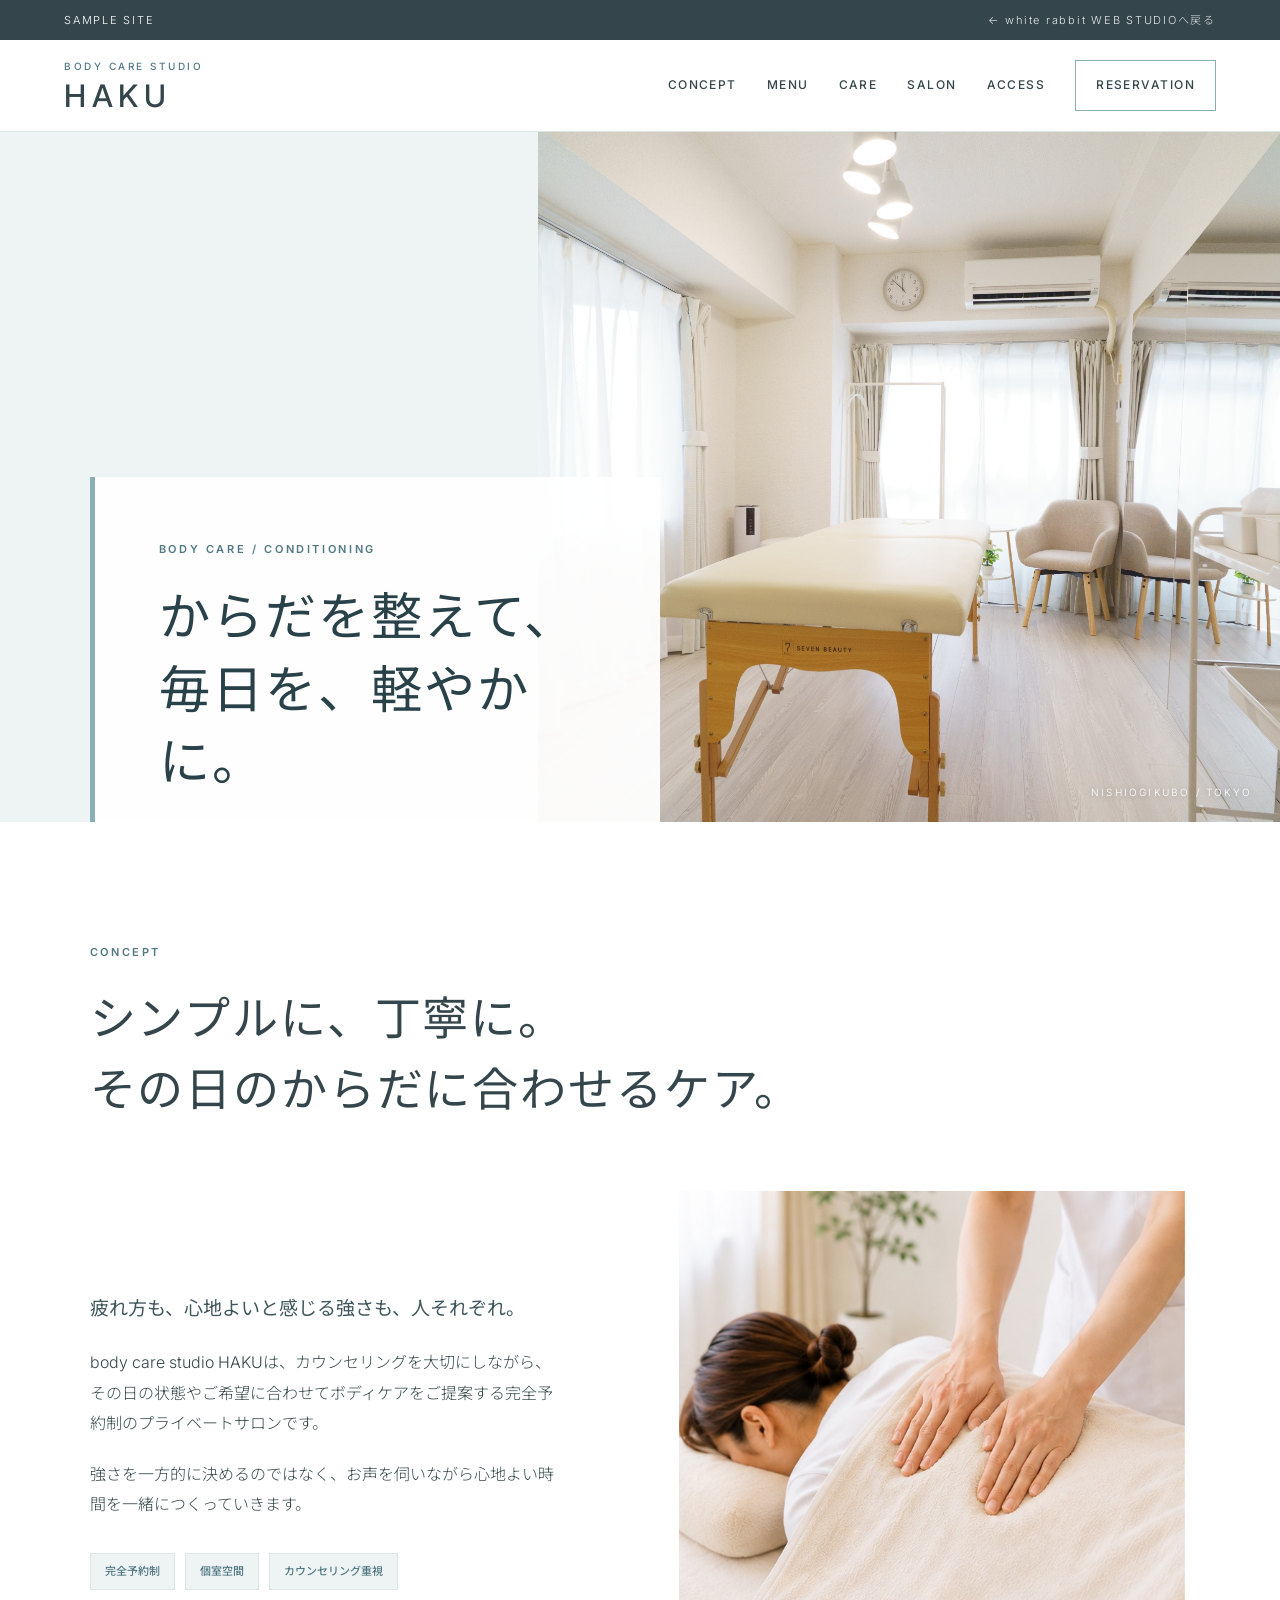
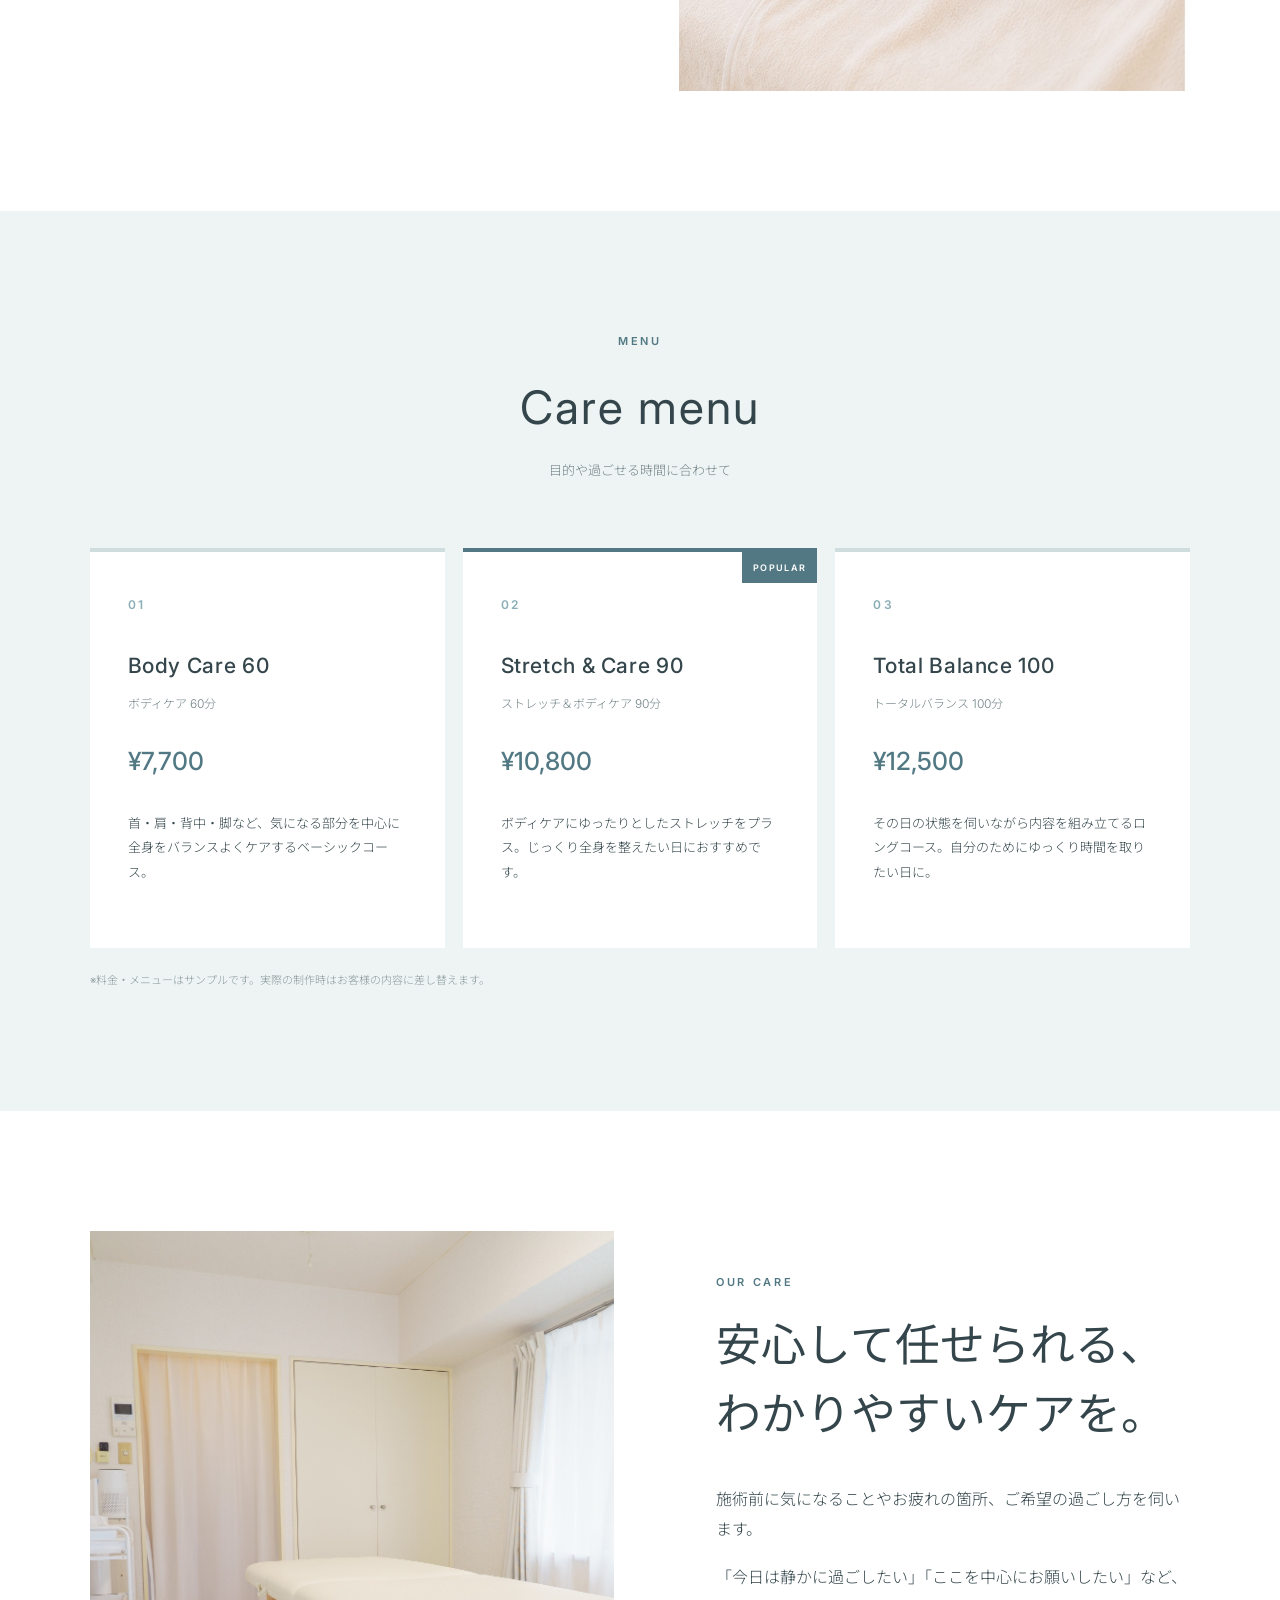
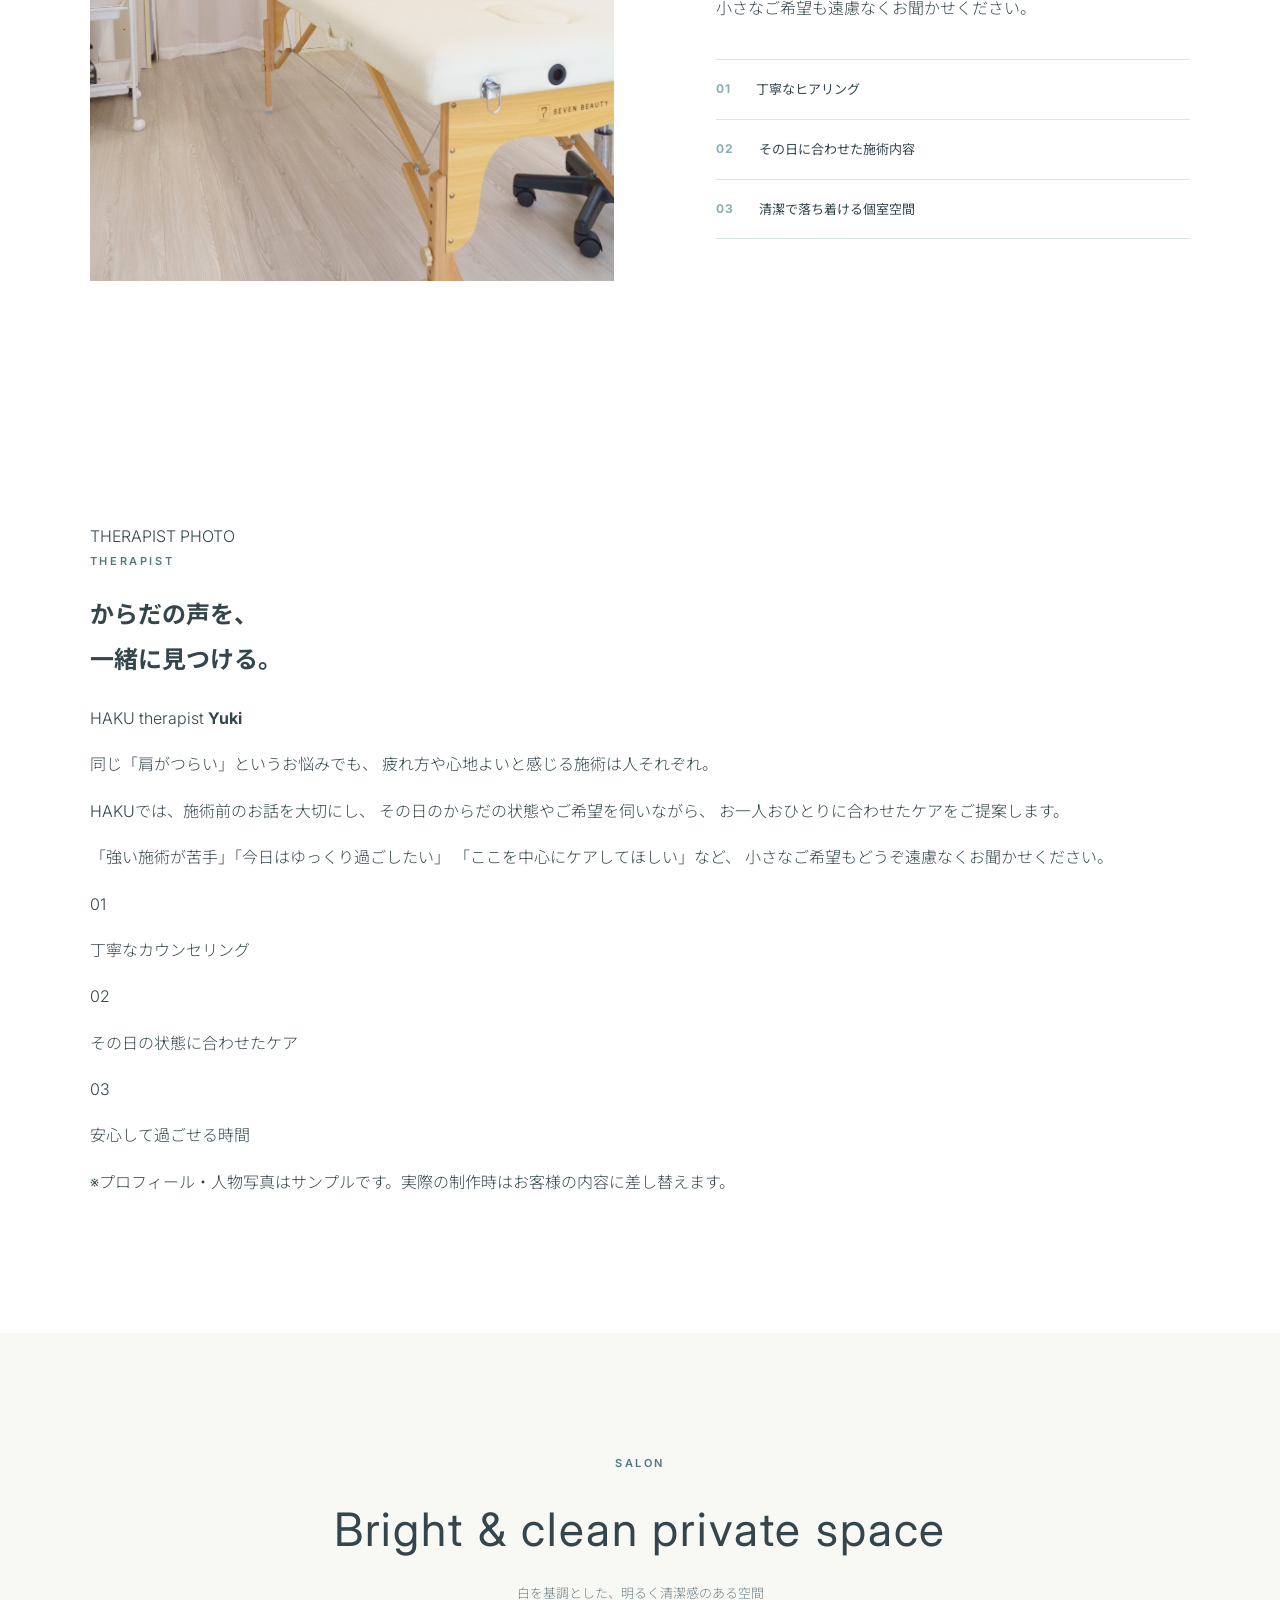
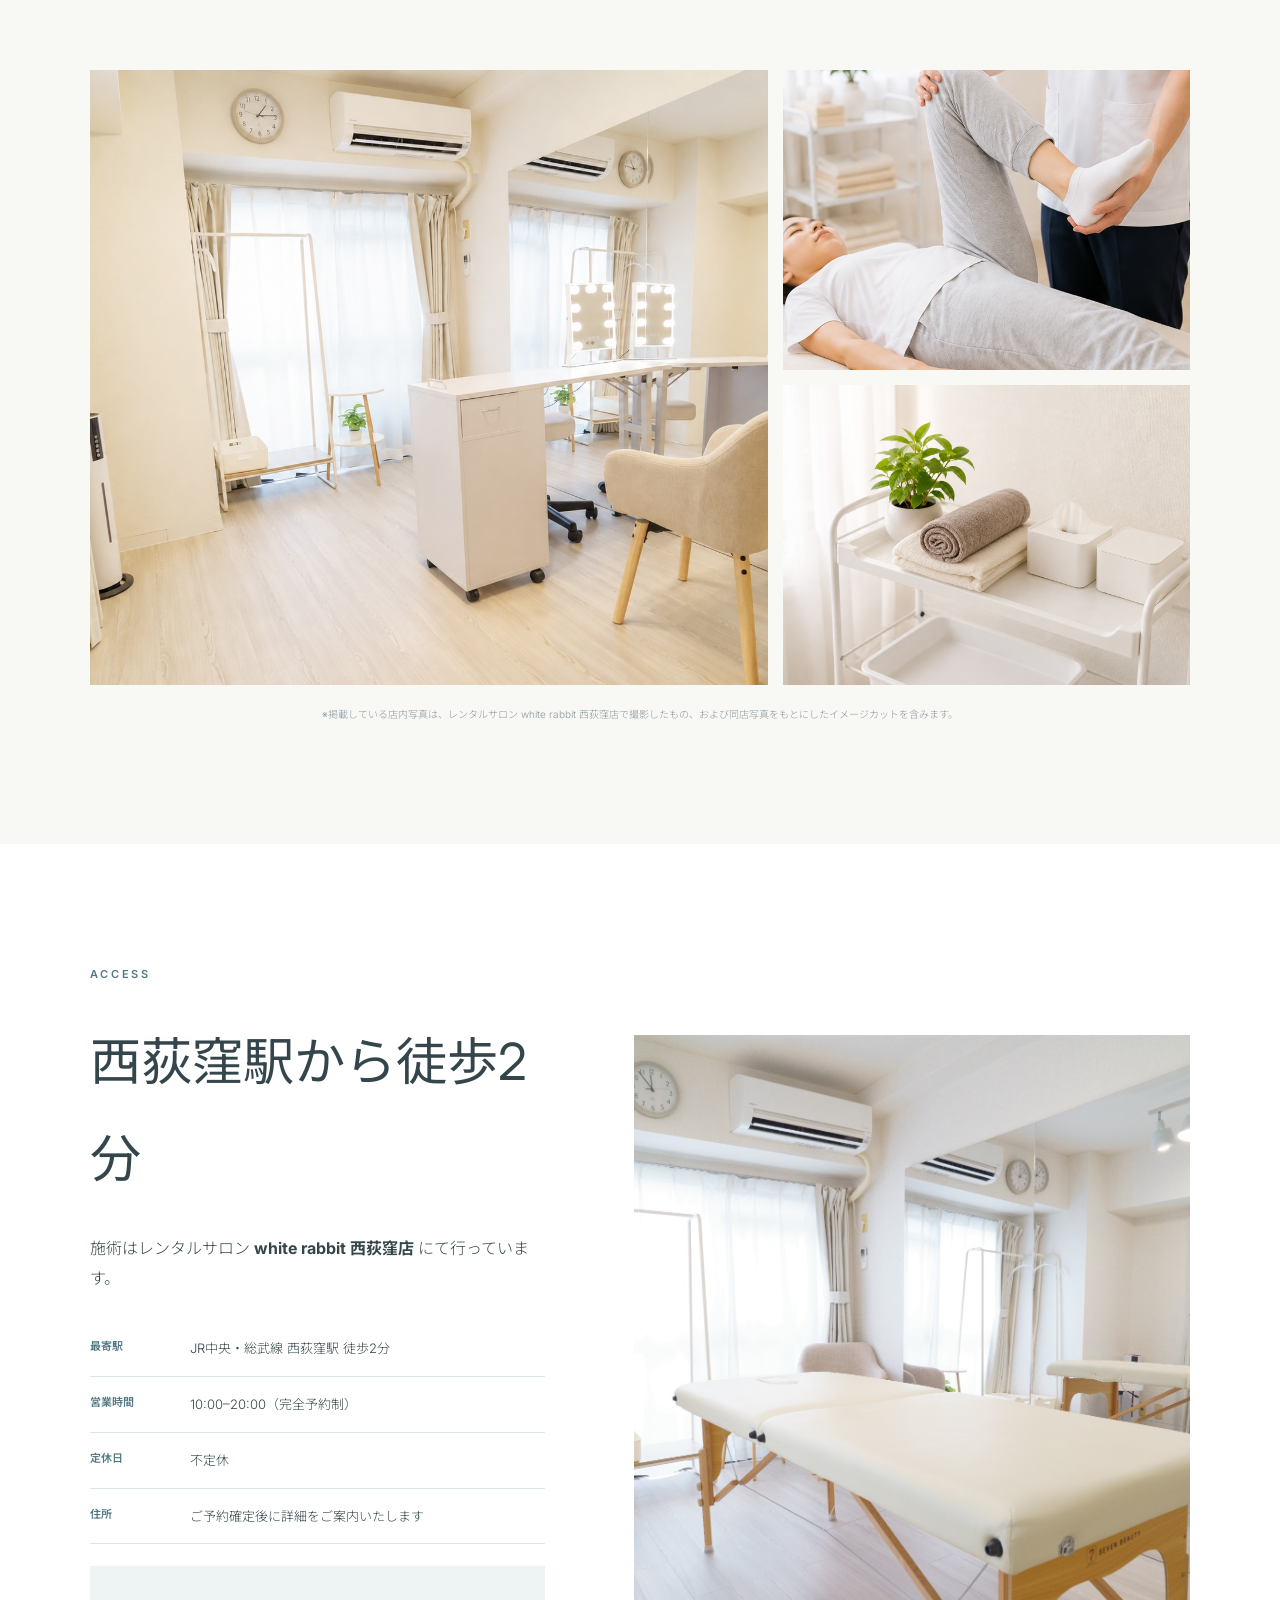
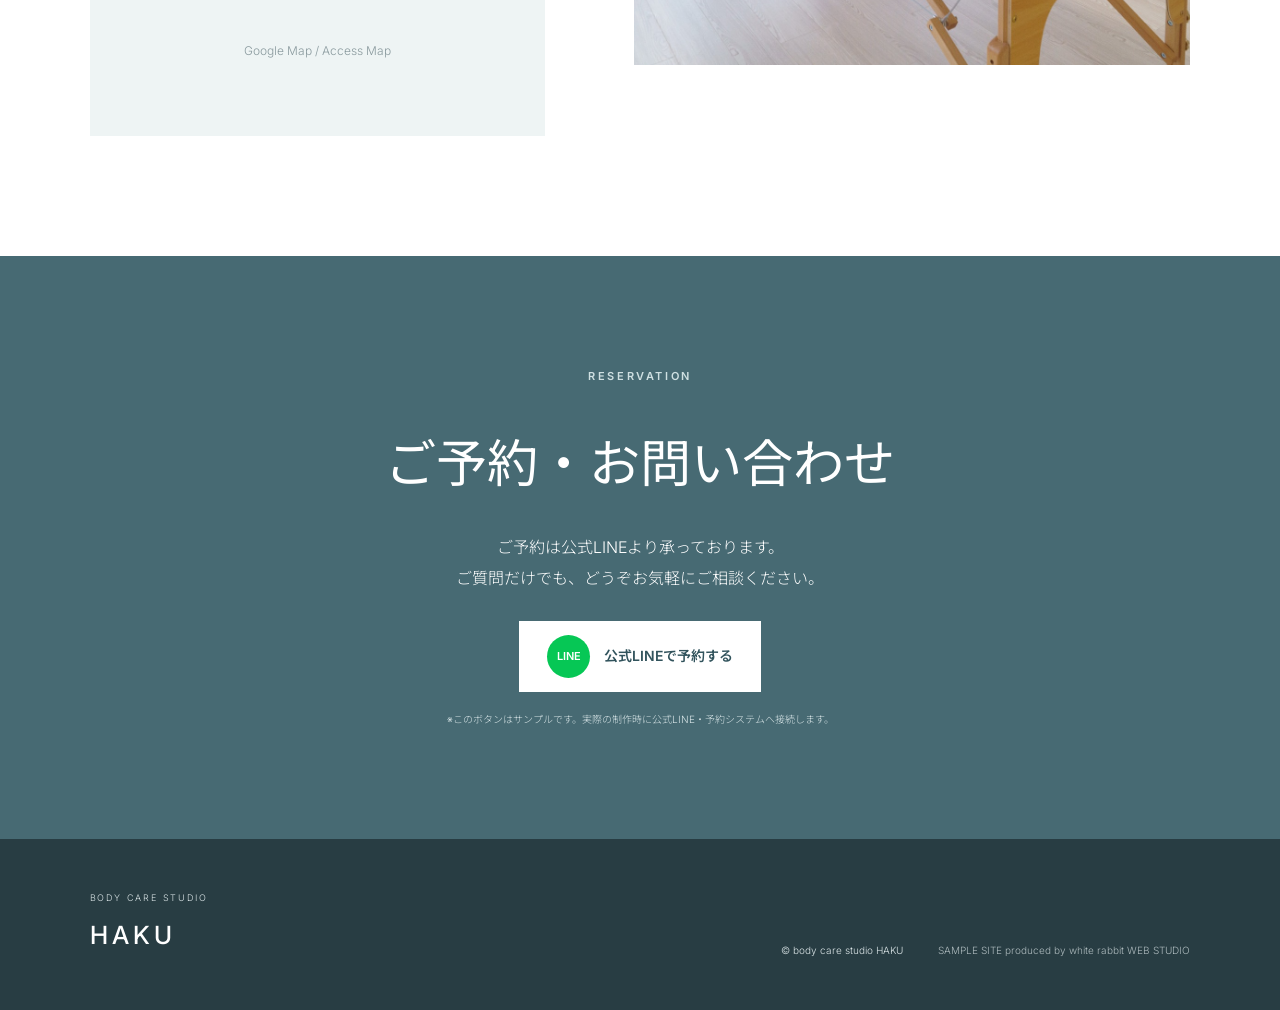
==== samples/clean/index.html @ 23f22aa5 "Update index.html" ====
<!DOCTYPE html>
<html lang="ja">
<head>
<meta charset="UTF-8">
<meta name="viewport" content="width=device-width, initial-scale=1.0">
<meta name="description" content="Clean style sample site for white rabbit WEB STUDIO">
<title>body care studio HAKU | SAMPLE SITE</title>
<link rel="stylesheet" href="style.css">
</head>
<body id="top">

<div class="sample-bar">
  <span>SAMPLE SITE</span>
  <a href="../../">← white rabbit WEB STUDIOへ戻る</a>
</div>

<header class="site-header">
  <a class="brand" href="#top">
    <span class="brand-small">BODY CARE STUDIO</span>
    <strong>HAKU</strong>
  </a>
  <nav>
    <a href="#concept">CONCEPT</a>
    <a href="#menu">MENU</a>
    <a href="#care">CARE</a>
    <a href="#salon">SALON</a>
    <a href="#access">ACCESS</a>
    <a class="reserve" href="#contact">RESERVATION</a>
  </nav>
  <button class="menu-btn" id="menuBtn" aria-label="メニューを開く">☰</button>
</header>

<div class="mobile-nav" id="mobileNav">
  <a href="#concept">CONCEPT</a>
  <a href="#menu">MENU</a>
  <a href="#care">CARE</a>
  <a href="#salon">SALON</a>
  <a href="#access">ACCESS</a>
  <a href="#contact">RESERVATION</a>
</div>

<main>

<section class="hero">
  <div class="hero-photo"></div>
  <div class="hero-panel reveal">
    <p class="eyebrow">BODY CARE / CONDITIONING</p>
    <h1>からだを整えて、<br>毎日を、軽やかに。</h1>
    <p>がんばる日常の合間に、<br>自分のからだと向き合う時間を。</p>
    <a class="btn" href="#contact">ご予約・お問い合わせ</a>
  </div>
  <p class="hero-location">NISHIOGIKUBO / TOKYO</p>
</section>

<section class="section concept" id="concept">
  <div class="section-heading reveal">
    <p class="mini">CONCEPT</p>
    <h2>シンプルに、丁寧に。<br>その日のからだに合わせるケア。</h2>
  </div>

  <div class="concept-grid">
    <div class="concept-copy reveal">
      <p class="lead">疲れ方も、心地よいと感じる強さも、人それぞれ。</p>
      <p>body care studio HAKUは、カウンセリングを大切にしながら、その日の状態やご希望に合わせてボディケアをご提案する完全予約制のプライベートサロンです。</p>
      <p>強さを一方的に決めるのではなく、お声を伺いながら心地よい時間を一緒につくっていきます。</p>
      <div class="concept-points">
        <span>完全予約制</span>
        <span>個室空間</span>
        <span>カウンセリング重視</span>
      </div>
    </div>
    <div class="concept-photo reveal">
      <img src="images/concept.jpg" alt="清潔感のあるカウンセリングスペース">
    </div>
  </div>
</section>

<section class="section menu-section" id="menu">
  <div class="section-heading center reveal">
    <p class="mini">MENU</p>
    <h2>Care menu</h2>
    <span>目的や過ごせる時間に合わせて</span>
  </div>

  <div class="menu-grid">
    <article class="menu-card reveal">
      <p class="menu-no">01</p>
      <h3>Body Care 60</h3>
      <p class="jp">ボディケア 60分</p>
      <div class="price">¥7,700</div>
      <p>首・肩・背中・脚など、気になる部分を中心に全身をバランスよくケアするベーシックコース。</p>
    </article>

    <article class="menu-card featured reveal">
      <p class="tag">POPULAR</p>
      <p class="menu-no">02</p>
      <h3>Stretch & Care 90</h3>
      <p class="jp">ストレッチ＆ボディケア 90分</p>
      <div class="price">¥10,800</div>
      <p>ボディケアにゆったりとしたストレッチをプラス。じっくり全身を整えたい日におすすめです。</p>
    </article>

    <article class="menu-card reveal">
      <p class="menu-no">03</p>
      <h3>Total Balance 100</h3>
      <p class="jp">トータルバランス 100分</p>
      <div class="price">¥12,500</div>
      <p>その日の状態を伺いながら内容を組み立てるロングコース。自分のためにゆっくり時間を取りたい日に。</p>
    </article>
  </div>

  <p class="menu-note">※料金・メニューはサンプルです。実際の制作時はお客様の内容に差し替えます。</p>
</section>

<section class="section care-section" id="care">
  <div class="care-grid">
    <div class="care-photo reveal">
      <img src="images/treatment.jpg" alt="明るく清潔感のある施術スペース">
    </div>
    <div class="care-copy reveal">
      <p class="mini">OUR CARE</p>
      <h2>安心して任せられる、<br>わかりやすいケアを。</h2>
      <p>施術前に気になることやお疲れの箇所、ご希望の過ごし方を伺います。</p>
      <p>「今日は静かに過ごしたい」「ここを中心にお願いしたい」など、小さなご希望も遠慮なくお聞かせください。</p>

      <div class="care-list">
        <div><strong>01</strong><span>丁寧なヒアリング</span></div>
        <div><strong>02</strong><span>その日に合わせた施術内容</span></div>
        <div><strong>03</strong><span>清潔で落ち着ける個室空間</span></div>
      </div>
    </div>
  </div>
</section>
<section class="section therapist-section" id="therapist">
  <div class="therapist-grid">

    <div class="therapist-photo reveal">
      <div class="therapist-photo-placeholder">
        THERAPIST PHOTO
      </div>
    </div>

    <div class="therapist-copy reveal">
      <p class="mini">THERAPIST</p>

      <h2>からだの声を、<br>一緒に見つける。</h2>

      <p class="therapist-name">
        <span>HAKU therapist</span>
        <strong>Yuki</strong>
      </p>

      <p>
        同じ「肩がつらい」というお悩みでも、
        疲れ方や心地よいと感じる施術は人それぞれ。
      </p>

      <p>
        HAKUでは、施術前のお話を大切にし、
        その日のからだの状態やご希望を伺いながら、
        お一人おひとりに合わせたケアをご提案します。
      </p>

      <p>
        「強い施術が苦手」「今日はゆっくり過ごしたい」
        「ここを中心にケアしてほしい」など、
        小さなご希望もどうぞ遠慮なくお聞かせください。
      </p>

      <div class="therapist-values">
        <div><span>01</span><p>丁寧なカウンセリング</p></div>
        <div><span>02</span><p>その日の状態に合わせたケア</p></div>
        <div><span>03</span><p>安心して過ごせる時間</p></div>
      </div>

      <p class="therapist-note">
        ※プロフィール・人物写真はサンプルです。実際の制作時はお客様の内容に差し替えます。
      </p>
    </div>

  </div>
</section>
<section class="section salon-section" id="salon">
  <div class="section-heading center reveal">
    <p class="mini">SALON</p>
    <h2>Bright & clean private space</h2>
    <span>白を基調とした、明るく清潔感のある空間</span>
  </div>

  <div class="gallery">
    <img class="g1 reveal" src="images/salon-wide.jpg" alt="サロン全景">
    <img class="g2 reveal" src="images/mirror.jpg" alt="明るいドレッサースペース">
    <img class="g3 reveal" src="images/wagon.jpg" alt="清潔に整えられた施術用ワゴン">
  </div>

  <p class="caption">※掲載している店内写真は、レンタルサロン white rabbit 西荻窪店で撮影したもの、および同店写真をもとにしたイメージカットを含みます。</p>
</section>

<section class="section access" id="access">
  <div class="access-grid">
    <div class="access-copy reveal">
      <p class="mini">ACCESS</p>
      <h2>西荻窪駅から徒歩2分</h2>
      <p>施術はレンタルサロン <strong>white rabbit 西荻窪店</strong> にて行っています。</p>

      <dl>
        <div><dt>最寄駅</dt><dd>JR中央・総武線 西荻窪駅 徒歩2分</dd></div>
        <div><dt>営業時間</dt><dd>10:00–20:00（完全予約制）</dd></div>
        <div><dt>定休日</dt><dd>不定休</dd></div>
        <div><dt>住所</dt><dd>ご予約確定後に詳細をご案内いたします</dd></div>
      </dl>

      <div class="map-placeholder">Google Map / Access Map</div>
    </div>

    <div class="access-photo reveal">
      <img src="images/access.jpg" alt="white rabbit 西荻窪店">
    </div>
  </div>
</section>

<section class="contact" id="contact">
  <div class="contact-inner reveal">
    <p class="mini">RESERVATION</p>
    <h2>ご予約・お問い合わせ</h2>
    <p>ご予約は公式LINEより承っております。<br>ご質問だけでも、どうぞお気軽にご相談ください。</p>
    <a class="line-btn" href="#" id="lineBtn"><span>LINE</span>公式LINEで予約する</a>
    <p class="contact-note">※このボタンはサンプルです。実際の制作時に公式LINE・予約システムへ接続します。</p>
  </div>
</section>

</main>

<footer class="site-footer">
  <div class="footer-brand">
    <span>BODY CARE STUDIO</span>
    <strong>HAKU</strong>
  </div>
  <p>© body care studio HAKU</p>
  <p class="sample-credit">SAMPLE SITE produced by white rabbit WEB STUDIO</p>
</footer>

<script src="script.js"></script>
</body>
</html>
---- samples/clean/style.css ----
@import url('https://fonts.googleapis.com/css2?family=Inter:wght@300;400;500;600&family=Noto+Sans+JP:wght@300;400;500;600&display=swap');

:root{
  --ink:#34464b;
  --muted:#718287;
  --accent:#8aaeb5;
  --accent-deep:#527983;
  --pale:#eef4f4;
  --line:#dce6e7;
  --white:#ffffff;
  --warm:#f8f8f5;
}

*{box-sizing:border-box}
html{scroll-behavior:smooth}
body{
  margin:0;
  color:var(--ink);
  background:var(--white);
  font-family:"Inter","Noto Sans JP",sans-serif;
  font-weight:300;
  line-height:1.9;
}
img{display:block;width:100%;height:100%;object-fit:cover}
a{color:inherit;text-decoration:none}
button{font:inherit}

.sample-bar{
  height:40px;
  padding:0 5vw;
  background:#34464b;
  color:#fff;
  display:flex;
  align-items:center;
  justify-content:space-between;
  font-size:11px;
  letter-spacing:.16em;
}
.sample-bar a{opacity:.88}
.sample-bar a:hover{opacity:1}

.site-header{
  height:92px;
  padding:0 5vw;
  background:rgba(255,255,255,.96);
  border-bottom:1px solid var(--line);
  display:flex;
  align-items:center;
  justify-content:space-between;
  position:sticky;
  top:0;
  z-index:30;
}
.brand{display:flex;flex-direction:column;line-height:1}
.brand-small{
  font-size:10px;
  letter-spacing:.25em;
  color:var(--accent-deep);
  font-weight:500;
}
.brand strong{
  margin-top:9px;
  font-size:31px;
  letter-spacing:.18em;
  font-weight:500;
}
nav{
  display:flex;
  align-items:center;
  gap:30px;
  font-size:12px;
  letter-spacing:.12em;
  font-weight:500;
}
nav a{transition:.2s}
nav a:hover{color:var(--accent-deep)}
nav .reserve{
  border:1px solid var(--accent);
  padding:13px 20px;
}
.menu-btn{display:none;border:0;background:none;font-size:24px;color:var(--ink)}
.mobile-nav{display:none}

.hero{
  min-height:690px;
  background:var(--pale);
  display:grid;
  grid-template-columns:42% 58%;
  position:relative;
  overflow:hidden;
}
.hero-photo{
  grid-column:2;
  min-height:690px;
  background:url("images/hero.jpg") center center/cover no-repeat;
}
.hero-panel{
  position:absolute;
  left:7vw;
  top:50%;
  transform:translateY(-50%);
  width:min(570px,47vw);
  padding:62px 64px;
  background:rgba(255,255,255,.94);
  border-left:5px solid var(--accent);
}
.eyebrow,.mini{
  margin:0 0 20px;
  color:var(--accent-deep);
  font-size:11px;
  font-weight:600;
  letter-spacing:.24em;
}
.hero h1{
  margin:0 0 24px;
  color:#294149;
  font-size:clamp(37px,4vw,62px);
  font-weight:400;
  line-height:1.42;
  letter-spacing:.04em;
}
.hero-panel>p:not(.eyebrow){
  margin:0 0 32px;
  font-size:15px;
  color:#5d7075;
}
.btn{
  display:inline-flex;
  min-width:210px;
  justify-content:center;
  padding:15px 24px;
  background:var(--accent-deep);
  color:#fff;
  font-size:13px;
  font-weight:500;
  letter-spacing:.08em;
}
.hero-location{
  position:absolute;
  right:28px;
  bottom:20px;
  margin:0;
  color:white;
  font-size:10px;
  letter-spacing:.22em;
  text-shadow:0 1px 6px rgba(0,0,0,.25);
}

.section{padding:120px 7vw}
.section-heading{max-width:900px;margin-bottom:65px}
.section-heading.center{text-align:center;margin-left:auto;margin-right:auto}
.section-heading h2{
  margin:0;
  font-size:clamp(30px,3.6vw,50px);
  font-weight:400;
  line-height:1.55;
  letter-spacing:.04em;
}
.section-heading.center>span{
  display:block;
  margin-top:15px;
  color:var(--muted);
  font-size:13px;
}

.concept{background:#fff}
.concept-grid{
  display:grid;
  grid-template-columns:1fr 1.08fr;
  gap:9vw;
  align-items:center;
}
.concept-copy{max-width:600px}
.concept-copy p{margin:0 0 20px}
.concept-copy .lead{
  font-size:19px;
  font-weight:400;
  color:#40575d;
}
.concept-photo{height:500px}
.concept-points{
  display:flex;
  flex-wrap:wrap;
  gap:10px;
  margin-top:34px;
}
.concept-points span{
  padding:7px 14px;
  border:1px solid var(--line);
  background:var(--pale);
  color:var(--accent-deep);
  font-size:11px;
  font-weight:500;
}

.menu-section{background:var(--pale)}
.menu-grid{
  display:grid;
  grid-template-columns:repeat(3,1fr);
  gap:18px;
  max-width:1180px;
  margin:0 auto;
}
.menu-card{
  min-height:400px;
  padding:42px 38px;
  background:#fff;
  border-top:4px solid #cfdddf;
  position:relative;
}
.menu-card.featured{border-top-color:var(--accent-deep)}
.menu-no{
  margin:0 0 30px;
  color:var(--accent);
  font-size:12px;
  letter-spacing:.2em;
  font-weight:600;
}
.menu-card h3{
  margin:0;
  font-size:21px;
  font-weight:500;
  letter-spacing:.03em;
}
.menu-card .jp{
  margin:7px 0 22px;
  color:var(--muted);
  font-size:12px;
}
.price{
  margin-bottom:25px;
  font-size:25px;
  color:var(--accent-deep);
  font-weight:500;
}
.menu-card>p:last-child{font-size:13px}
.tag{
  position:absolute;
  top:0;
  right:0;
  margin:0;
  padding:7px 11px;
  background:var(--accent-deep);
  color:#fff;
  font-size:9px;
  font-weight:600;
  letter-spacing:.15em;
}
.menu-note{
  max-width:1180px;
  margin:22px auto 0;
  color:#8a989b;
  font-size:11px;
}

.care-section{background:#fff}
.care-grid{
  display:grid;
  grid-template-columns:1.05fr .95fr;
  gap:8vw;
  align-items:center;
}
.care-photo{height:650px}
.care-copy{max-width:580px}
.care-copy h2{
  margin:0 0 34px;
  font-size:clamp(30px,3.5vw,49px);
  font-weight:400;
  line-height:1.55;
}
.care-copy>p{margin:0 0 18px}
.care-list{
  margin-top:36px;
  border-top:1px solid var(--line);
}
.care-list div{
  display:flex;
  align-items:center;
  gap:24px;
  padding:17px 0;
  border-bottom:1px solid var(--line);
}
.care-list strong{
  color:var(--accent);
  font-size:12px;
  letter-spacing:.1em;
}
.care-list span{font-size:13px;font-weight:400}

.salon-section{background:var(--warm)}
.gallery{
  max-width:1180px;
  margin:0 auto;
  display:grid;
  grid-template-columns:1.25fr .75fr;
  grid-template-rows:300px 300px;
  gap:15px;
}
.gallery .g1{grid-row:1/3}
.gallery .g2{grid-column:2;grid-row:1}
.gallery .g3{grid-column:2;grid-row:2}
.caption{
  max-width:1180px;
  margin:20px auto 0;
  text-align:center;
  color:#89979a;
  font-size:10px;
}

.access{background:#fff}
.access-grid{
  display:grid;
  grid-template-columns:.9fr 1.1fr;
  gap:7vw;
  align-items:center;
}
.access-copy h2{
  margin:0 0 25px;
  font-size:clamp(32px,4vw,52px);
  font-weight:400;
}
.access-copy>p{margin-bottom:28px}
.access-copy dl{margin:0}
.access-copy dl div{
  display:grid;
  grid-template-columns:100px 1fr;
  padding:15px 0;
  border-bottom:1px solid var(--line);
}
.access-copy dt{
  color:var(--accent-deep);
  font-size:11px;
  font-weight:600;
}
.access-copy dd{margin:0;font-size:13px}
.map-placeholder{
  height:170px;
  margin-top:22px;
  display:grid;
  place-items:center;
  background:var(--pale);
  color:#8a9a9e;
  font-size:12px;
}
.access-photo{height:630px}

.contact{
  padding:110px 7vw;
  background:#476a73;
  color:#fff;
  text-align:center;
}
.contact .mini{color:#cfe0e2}
.contact h2{
  margin:0 0 20px;
  font-size:clamp(32px,4vw,52px);
  font-weight:400;
}
.contact p{margin:0 0 28px}
.line-btn{
  display:inline-flex;
  align-items:center;
  gap:14px;
  padding:14px 28px;
  background:#fff;
  color:#31535c;
  font-size:14px;
  font-weight:600;
}
.line-btn span{
  display:grid;
  place-items:center;
  width:43px;
  height:43px;
  border-radius:50%;
  background:#06c755;
  color:#fff;
  font-size:11px;
}
.contact-note{
  margin:18px 0 0!important;
  color:#d9e6e8;
  font-size:10px;
}

.site-footer{
  padding:50px 7vw;
  background:#283d43;
  color:#dbe5e7;
  display:grid;
  grid-template-columns:1fr auto auto;
  align-items:end;
  gap:35px;
  font-size:10px;
}
.footer-brand{display:flex;flex-direction:column}
.footer-brand span{
  font-size:9px;
  letter-spacing:.2em;
}
.footer-brand strong{
  margin-top:6px;
  color:#fff;
  font-size:25px;
  letter-spacing:.16em;
  font-weight:500;
}
.site-footer p{margin:0}
.sample-credit{opacity:.75}

.reveal{
  opacity:0;
  transform:translateY(18px);
  transition:opacity .8s ease,transform .8s ease;
}
.reveal.show{opacity:1;transform:none}

@media (max-width:900px){
  .sample-bar{padding:0 20px}
  .site-header{height:76px;padding:0 22px}
  .brand strong{font-size:25px}
  nav{display:none}
  .menu-btn{display:block}
  .mobile-nav{
    display:none;
    position:fixed;
    z-index:25;
    top:116px;
    left:0;
    right:0;
    padding:20px 28px 28px;
    background:#fff;
    border-bottom:1px solid var(--line);
    box-shadow:0 12px 22px rgba(0,0,0,.06);
  }
  .mobile-nav.open{display:grid}
  .mobile-nav a{
    padding:12px 0;
    border-bottom:1px solid var(--line);
    font-size:12px;
    letter-spacing:.12em;
  }

  .hero{
    display:block;
    min-height:auto;
    padding-bottom:0;
  }
  .hero-photo{
    min-height:420px;
    background-position:center;
  }
  .hero-panel{
    position:relative;
    left:auto;
    top:auto;
    transform:none;
    width:calc(100% - 36px);
    margin:-55px 18px 0;
    padding:36px 28px;
    z-index:3;
  }
  .hero h1{font-size:37px}
  .hero-location{display:none}

  .section{padding:80px 22px}
  .section-heading{margin-bottom:45px}
  .concept-grid,.care-grid,.access-grid{grid-template-columns:1fr;gap:40px}
  .concept-photo{height:390px}
  .concept-copy{order:2}
  .concept-photo{order:1}
  .menu-grid{grid-template-columns:1fr}
  .menu-card{min-height:auto}
  .care-photo{height:480px}
  .gallery{
    grid-template-columns:1fr 1fr;
    grid-template-rows:380px 220px;
  }
  .gallery .g1{
    grid-column:1/3;
    grid-row:1;
  }
  .gallery .g2{grid-column:1;grid-row:2}
  .gallery .g3{grid-column:2;grid-row:2}
  .access-photo{height:450px;order:1}
  .access-copy{order:2}
  .site-footer{
    grid-template-columns:1fr;
    align-items:start;
    gap:16px;
  }
}

@media (max-width:560px){
  .sample-bar{font-size:9px;letter-spacing:.09em}
  .sample-bar span{display:none}
  .sample-bar{justify-content:flex-end}
  .hero-photo{min-height:350px}
  .hero-panel{
    padding:30px 22px;
    border-left-width:4px;
  }
  .hero h1{font-size:32px}
  .concept-photo{height:320px}
  .care-photo{height:360px}
  .gallery{
    display:grid;
    grid-template-columns:1fr;
    grid-template-rows:300px 210px 210px;
  }
  .gallery .g1,.gallery .g2,.gallery .g3{
    grid-column:1;
  }
  .gallery .g1{grid-row:1}
  .gallery .g2{grid-row:2}
  .gallery .g3{grid-row:3}
  .access-copy dl div{
    grid-template-columns:85px 1fr;
  }
  .access-photo{height:350px}
  .contact{padding:80px 22px}
}
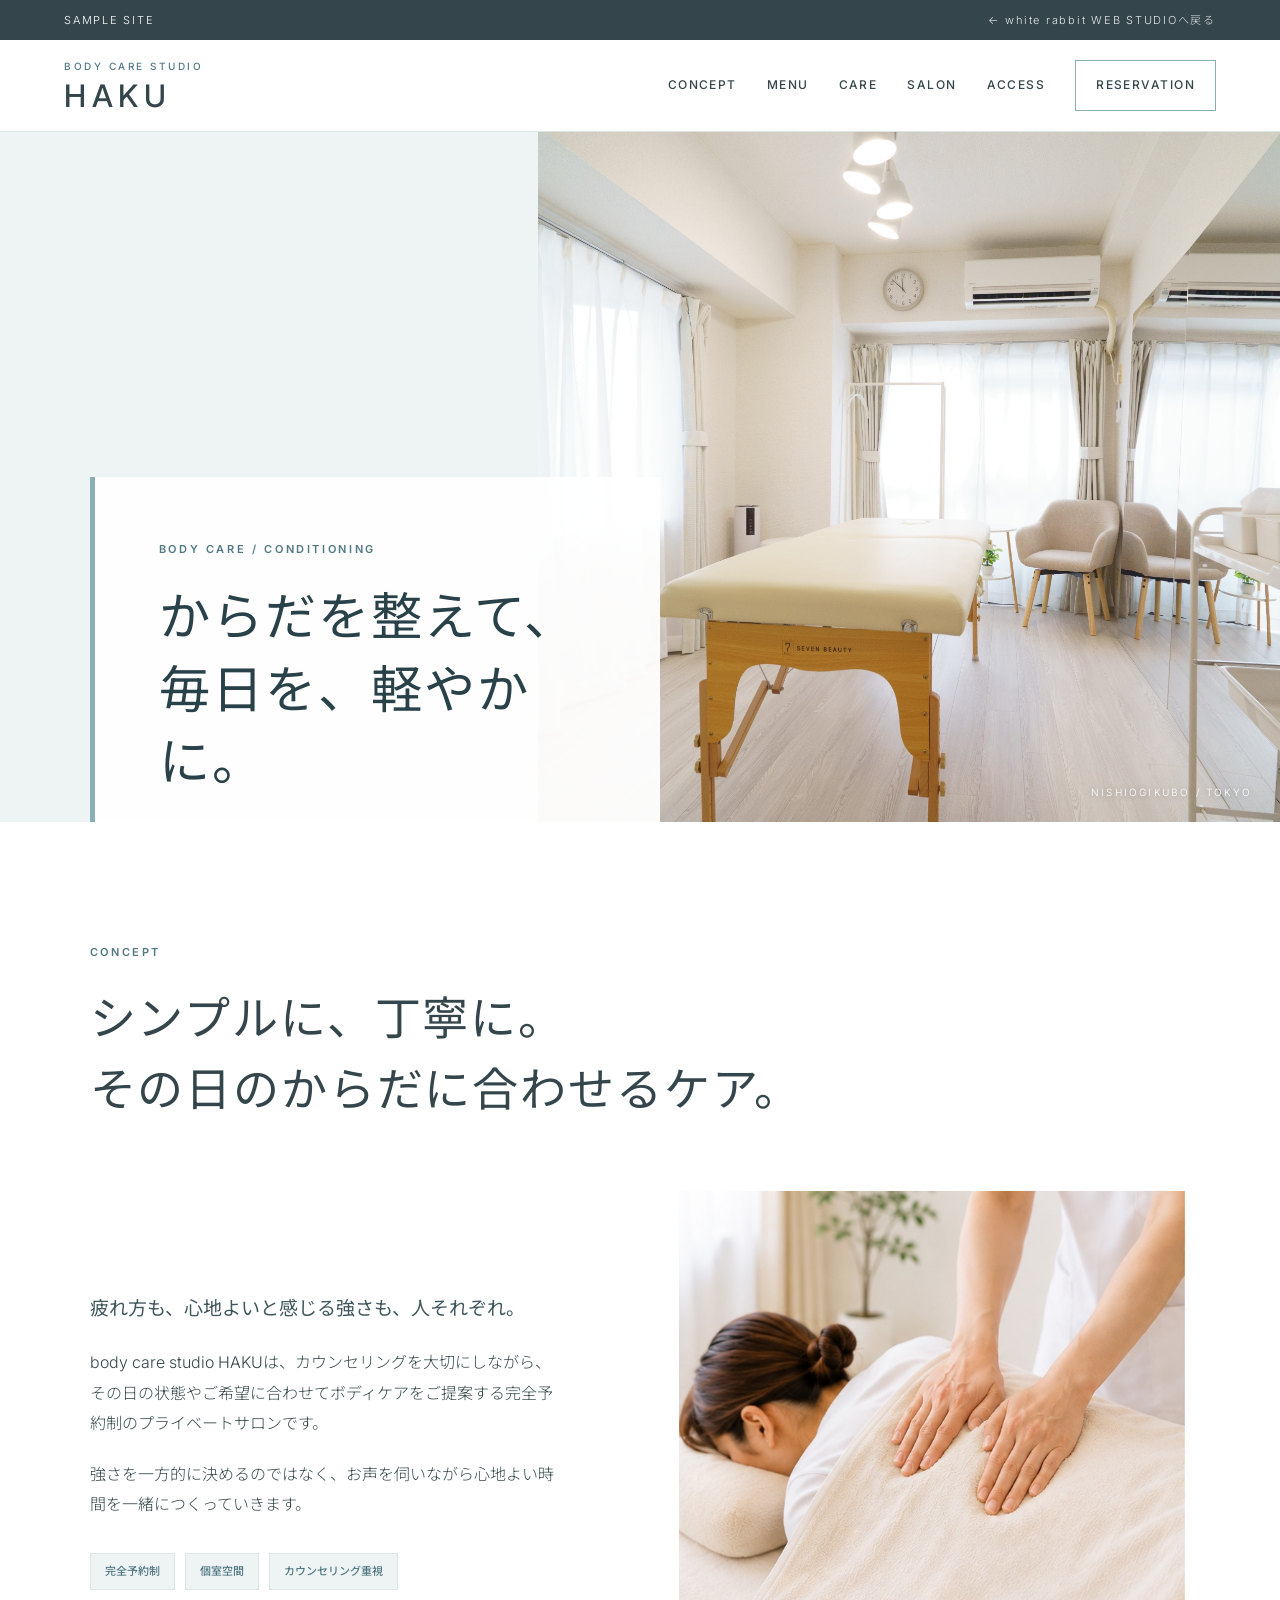
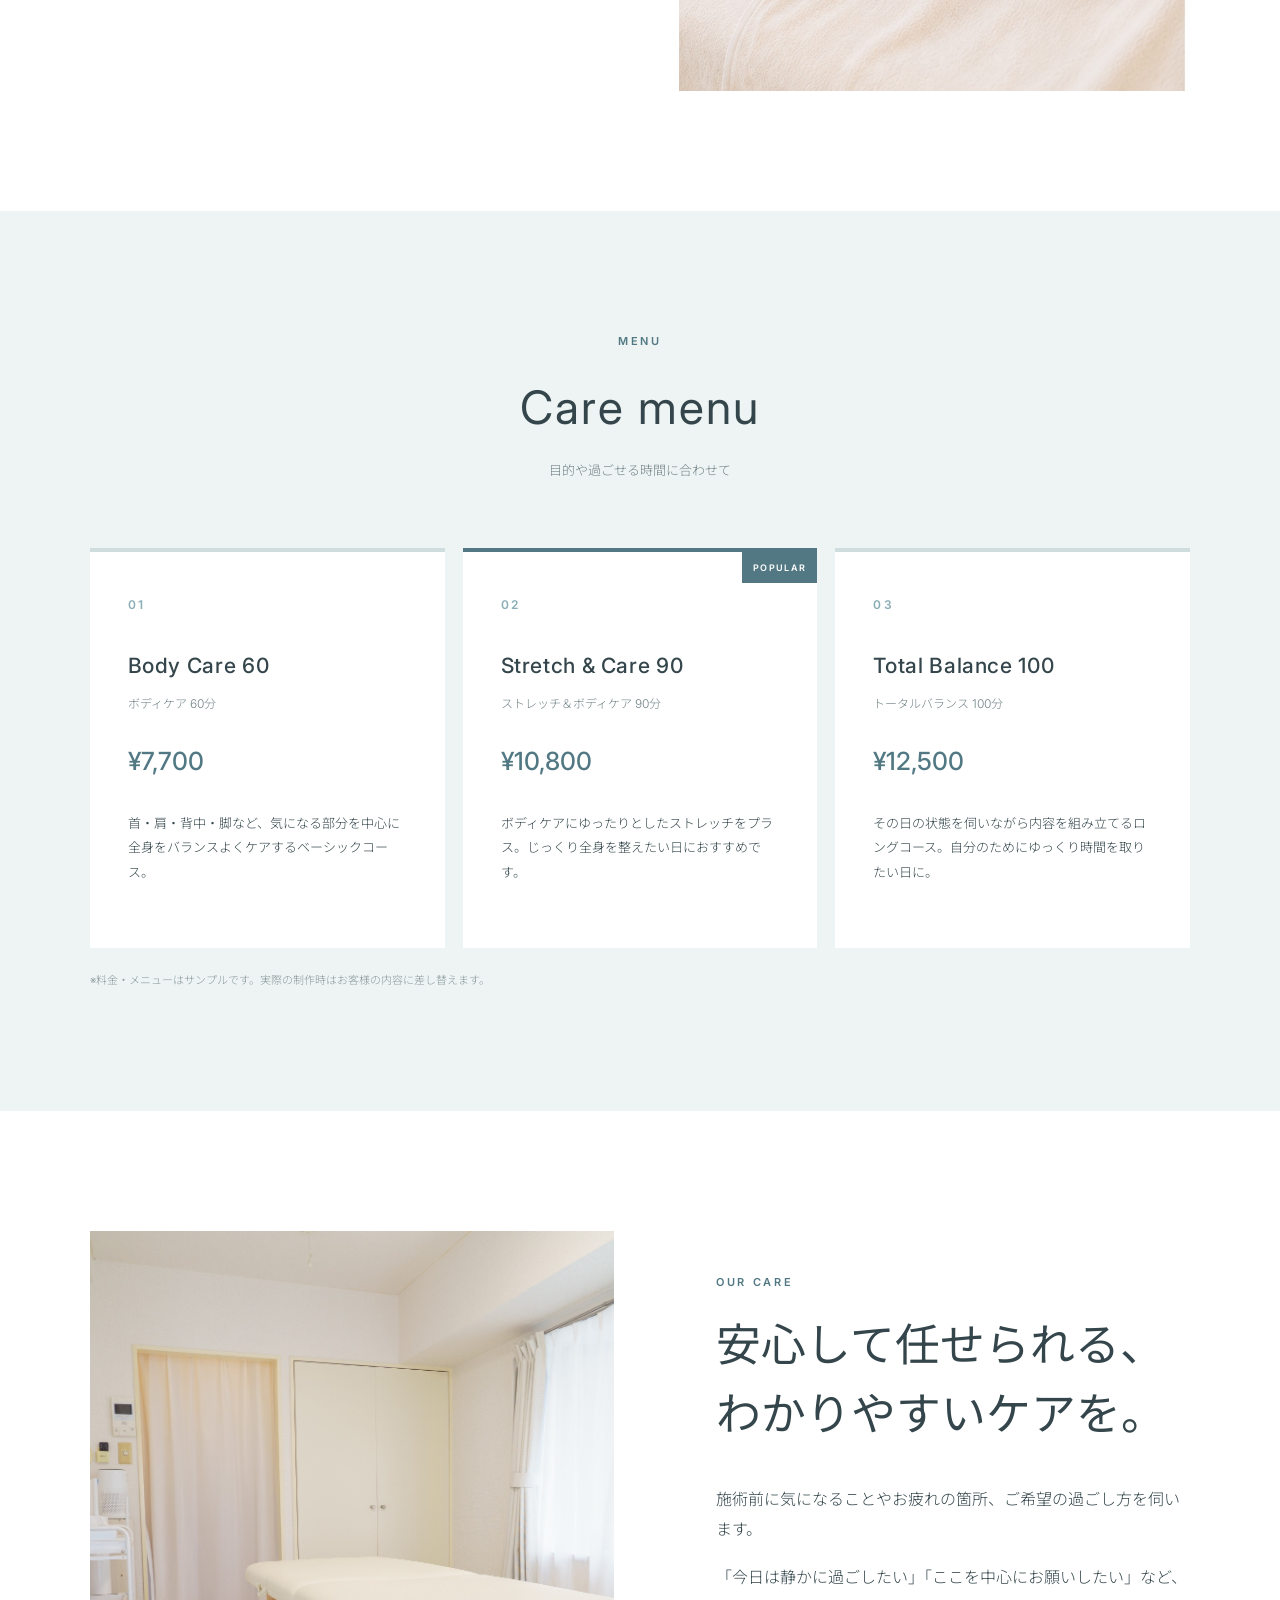
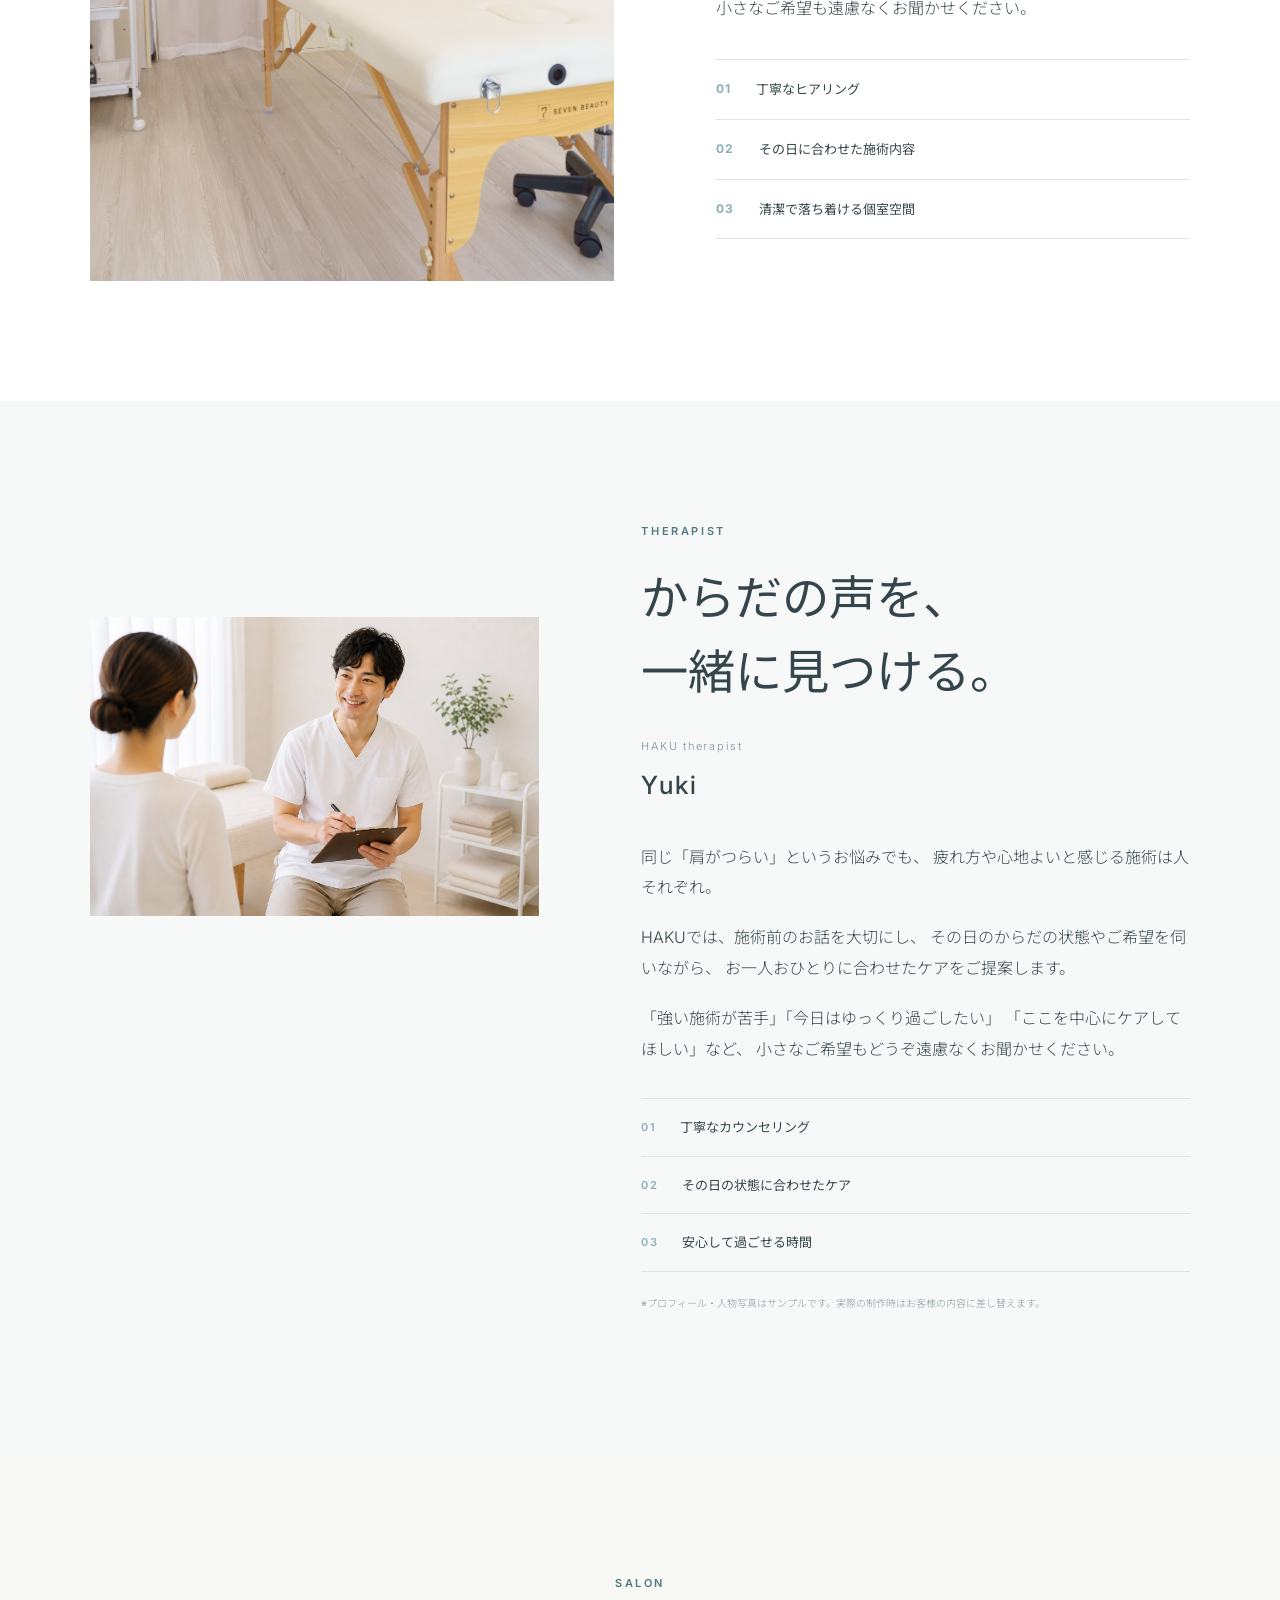
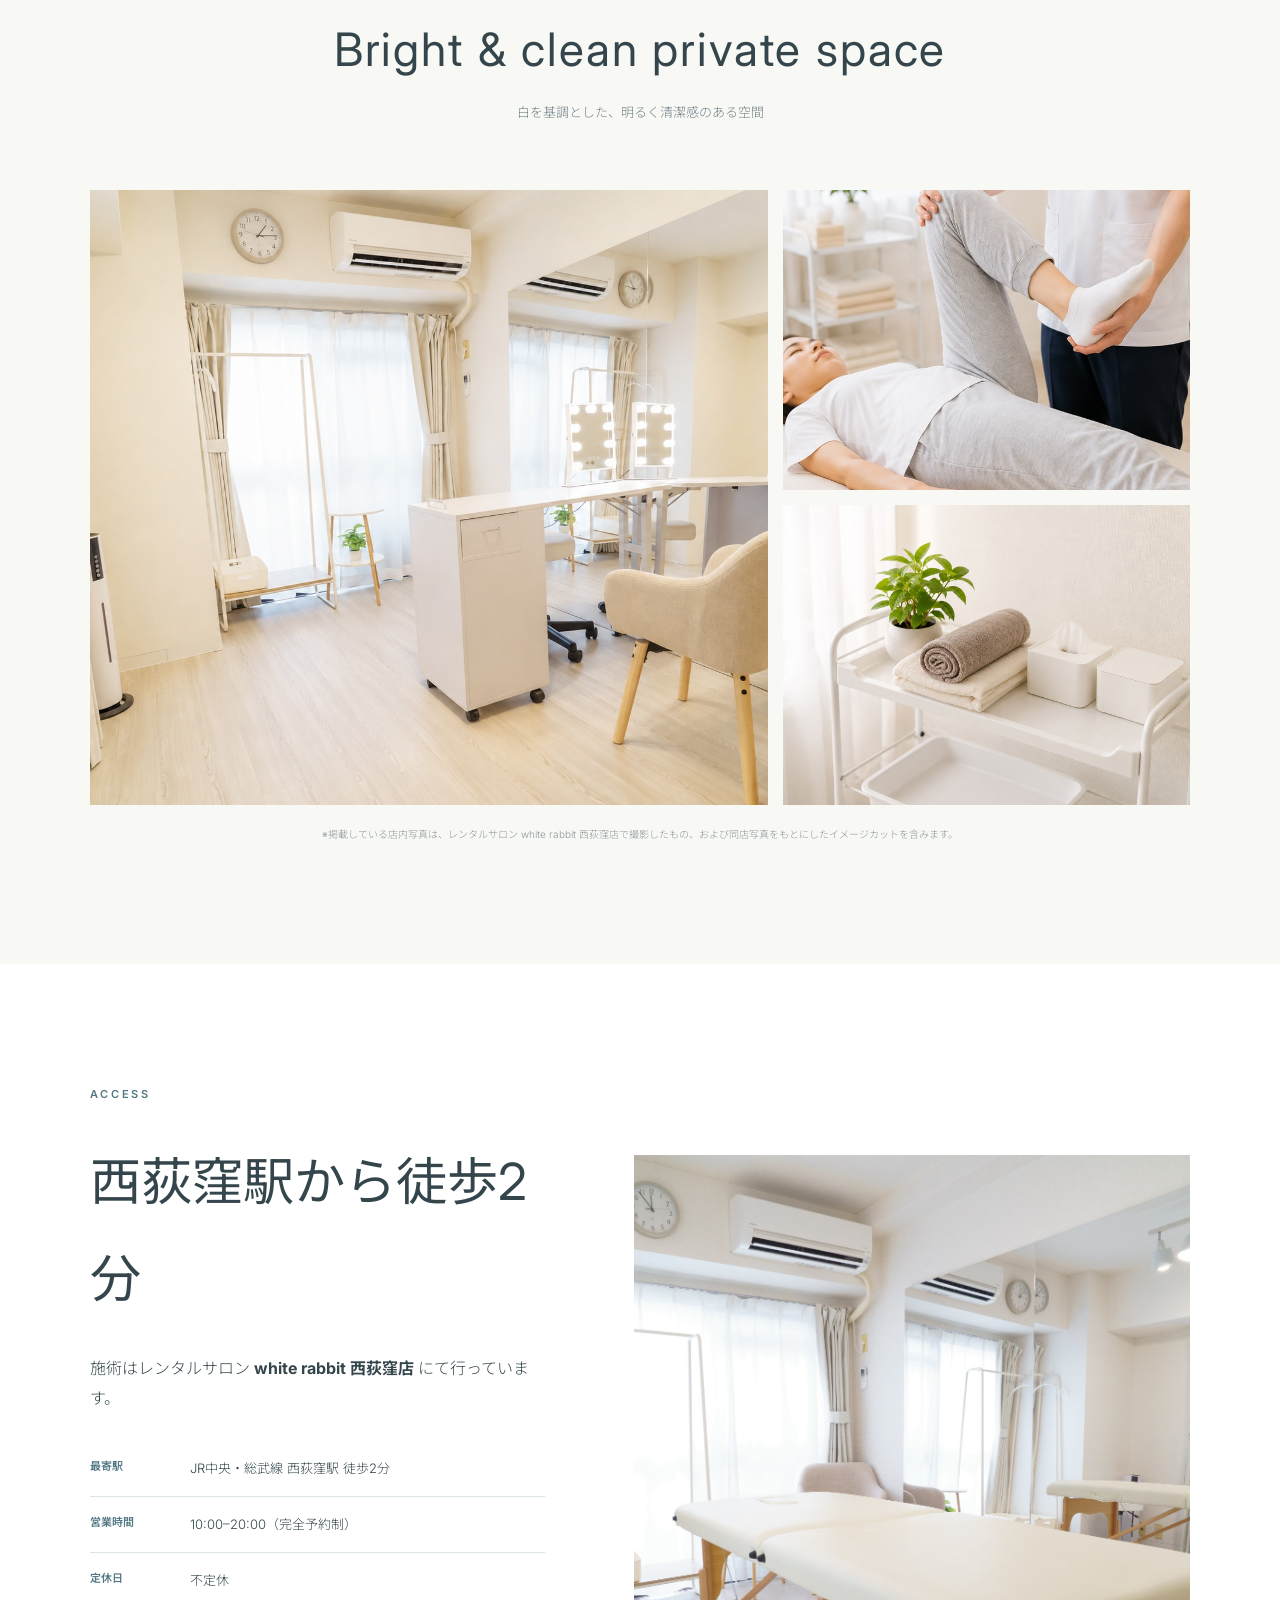
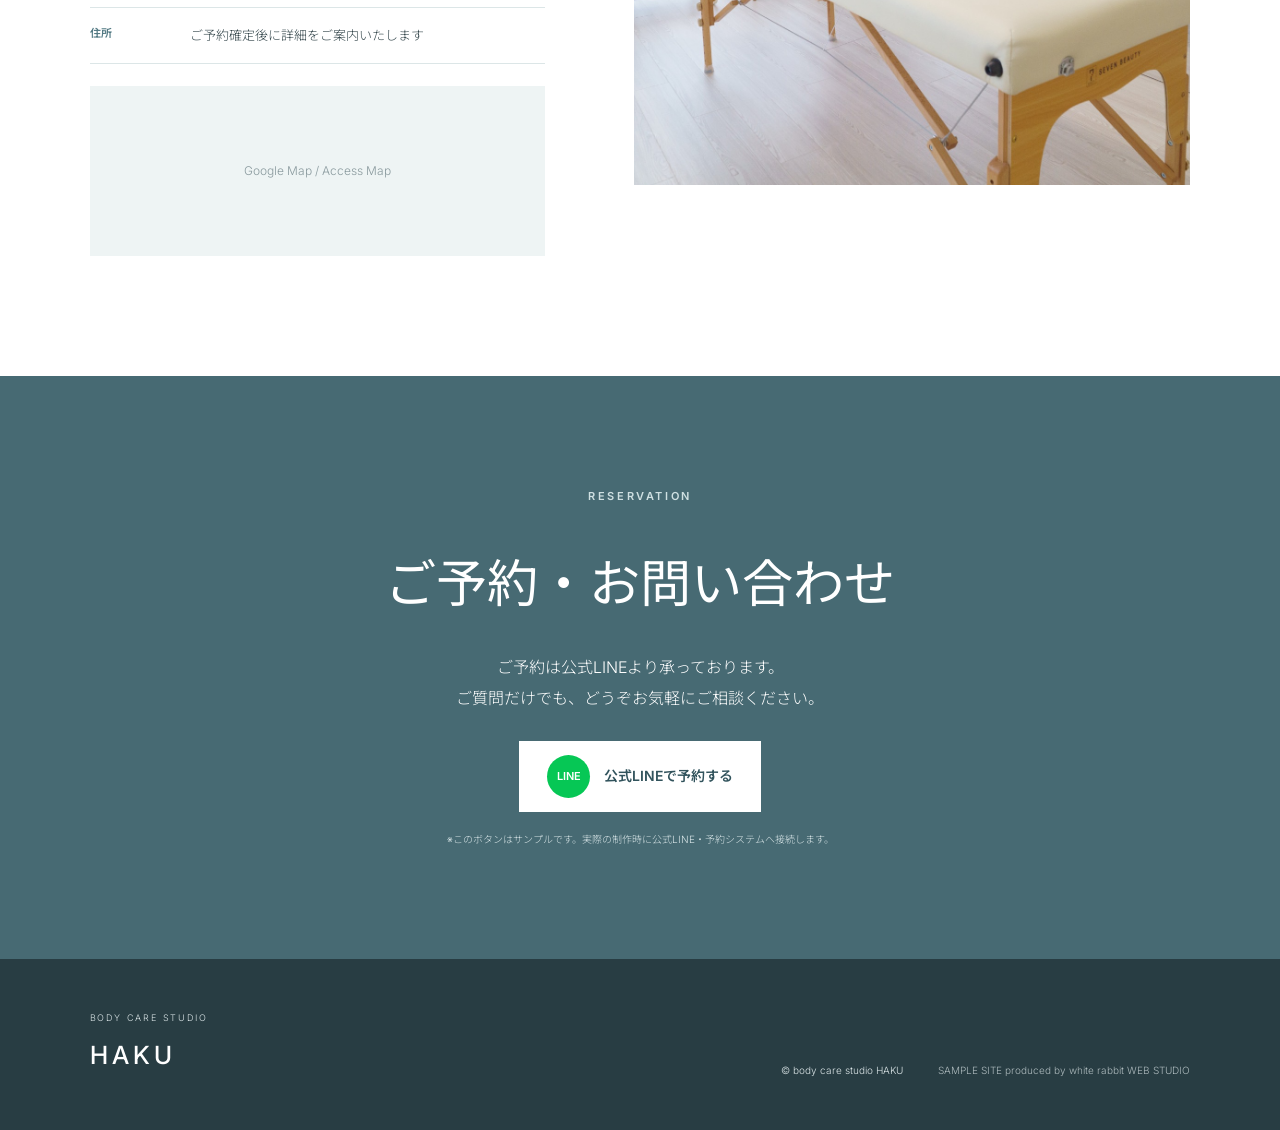
==== commit abd2a755: "Update index.html" ====
--- a/samples/clean/index.html
+++ b/samples/clean/index.html
@@ -135,10 +135,8 @@
   <div class="therapist-grid">
 
     <div class="therapist-photo reveal">
-      <div class="therapist-photo-placeholder">
-        THERAPIST PHOTO
-      </div>
-    </div>
+  <img src="images/therapist.png" alt="HAKU セラピスト Yuki">
+</div>
 
     <div class="therapist-copy reveal">
       <p class="mini">THERAPIST</p>
--- a/samples/clean/style.css
+++ b/samples/clean/style.css
@@ -520,3 +520,119 @@
   .access-photo{height:350px}
   .contact{padding:80px 22px}
 }
+/* =========================
+   THERAPIST
+========================= */
+
+.therapist-section {
+  background: #f7f9f9;
+}
+
+.therapist-grid {
+  display: grid;
+  grid-template-columns: 0.9fr 1.1fr;
+  gap: 8vw;
+  align-items: center;
+}
+
+.therapist-photo {
+  min-height: 620px;
+}
+
+.therapist-photo-placeholder {
+  width: 100%;
+  height: 620px;
+  display: grid;
+  place-items: center;
+  background: #e8eff0;
+  color: #8aa2a7;
+  font-size: 11px;
+  letter-spacing: .18em;
+}
+
+.therapist-copy {
+  max-width: 610px;
+}
+
+.therapist-copy h2 {
+  margin: 0 0 28px;
+  font-size: clamp(32px, 3.7vw, 52px);
+  font-weight: 400;
+  line-height: 1.55;
+}
+
+.therapist-copy > p {
+  margin: 0 0 20px;
+}
+
+.therapist-name {
+  margin-bottom: 32px !important;
+}
+
+.therapist-name span {
+  display: block;
+  margin-bottom: 5px;
+  color: #78959b;
+  font-size: 11px;
+  letter-spacing: .16em;
+}
+
+.therapist-name strong {
+  font-size: 25px;
+  font-weight: 500;
+  letter-spacing: .08em;
+}
+
+.therapist-values {
+  margin-top: 34px;
+  border-top: 1px solid #dce6e7;
+}
+
+.therapist-values div {
+  display: flex;
+  align-items: center;
+  gap: 24px;
+  padding: 16px 0;
+  border-bottom: 1px solid #dce6e7;
+}
+
+.therapist-values span {
+  color: #8aaeb5;
+  font-size: 11px;
+  font-weight: 600;
+  letter-spacing: .12em;
+}
+
+.therapist-values p {
+  margin: 0;
+  font-size: 13px;
+  font-weight: 400;
+}
+
+.therapist-note {
+  margin-top: 22px !important;
+  color: #8a989b;
+  font-size: 10px;
+}
+
+/* mobile */
+@media (max-width: 900px) {
+  .therapist-grid {
+    grid-template-columns: 1fr;
+    gap: 40px;
+  }
+
+  .therapist-photo,
+  .therapist-photo-placeholder {
+    min-height: 460px;
+    height: 460px;
+  }
+}
+
+@media (max-width: 560px) {
+  .therapist-photo,
+  .therapist-photo-placeholder {
+    min-height: 360px;
+    height: 360px;
+  }
+}
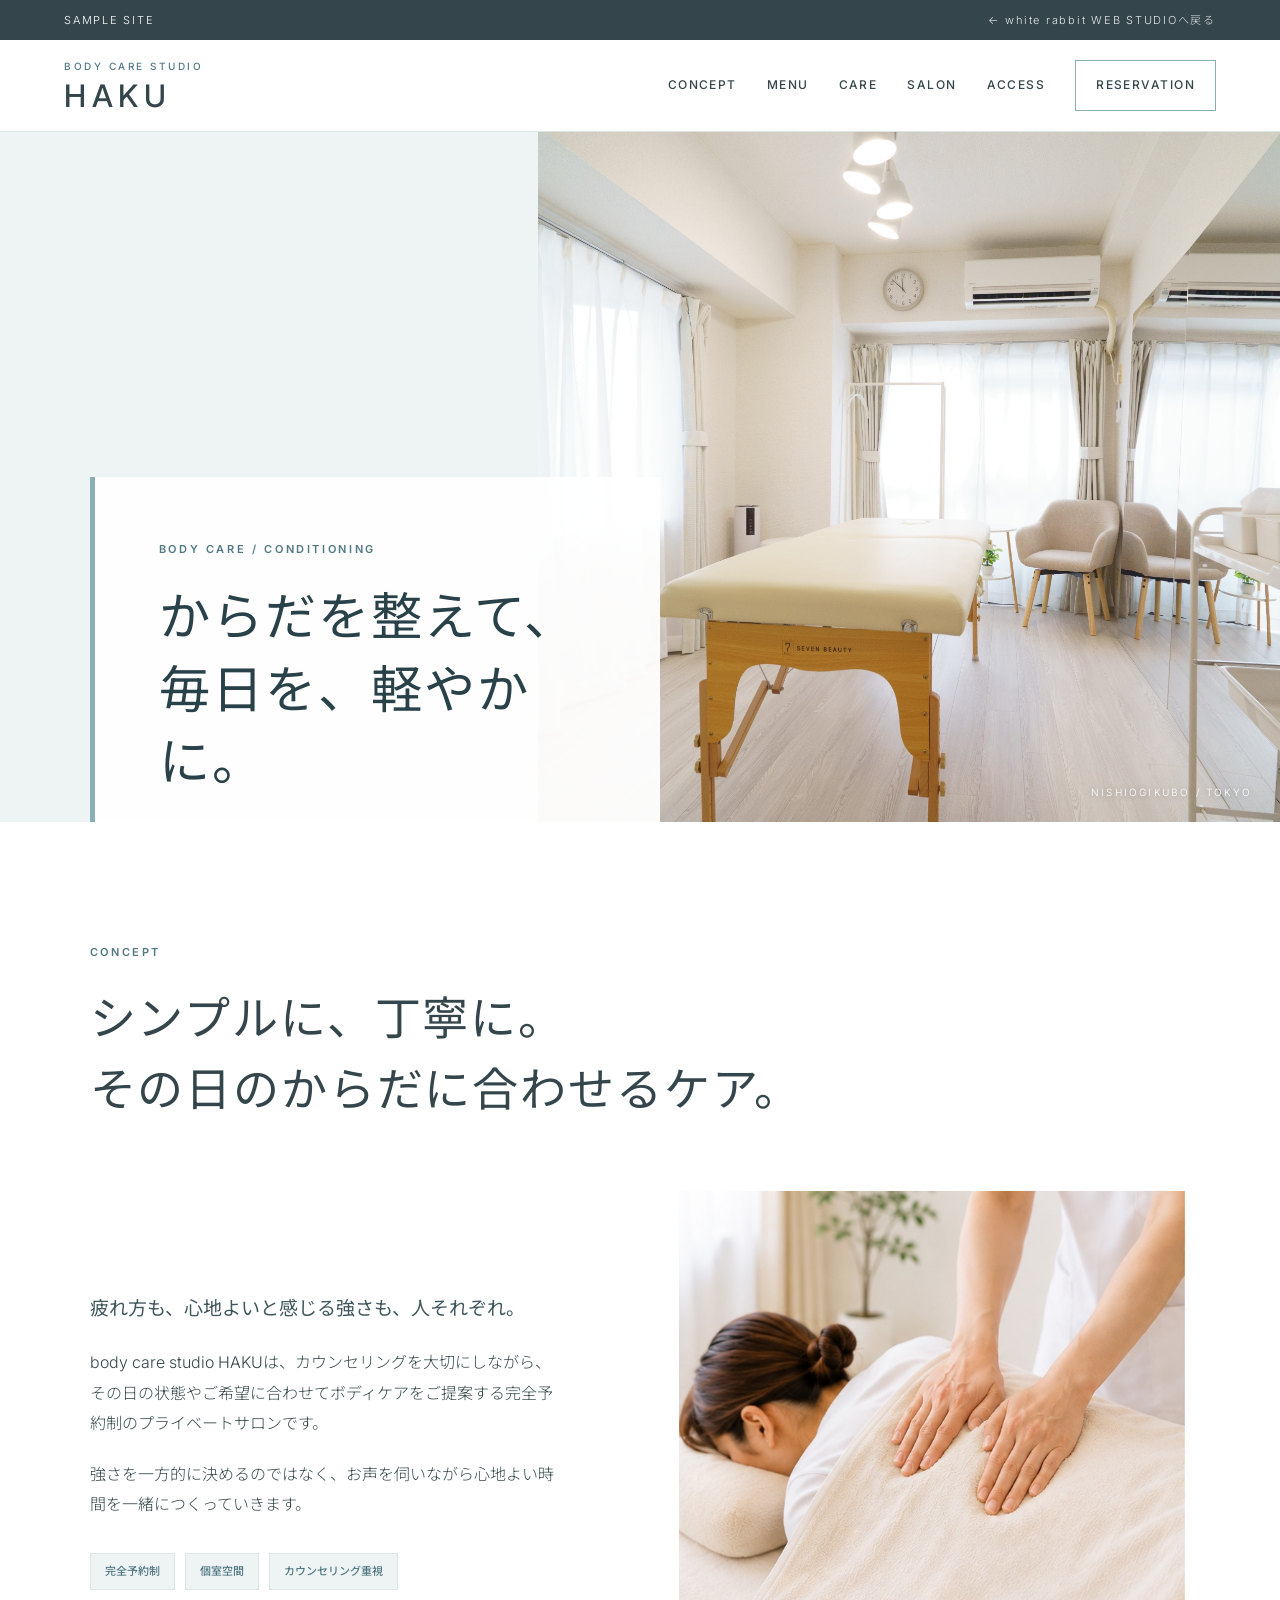
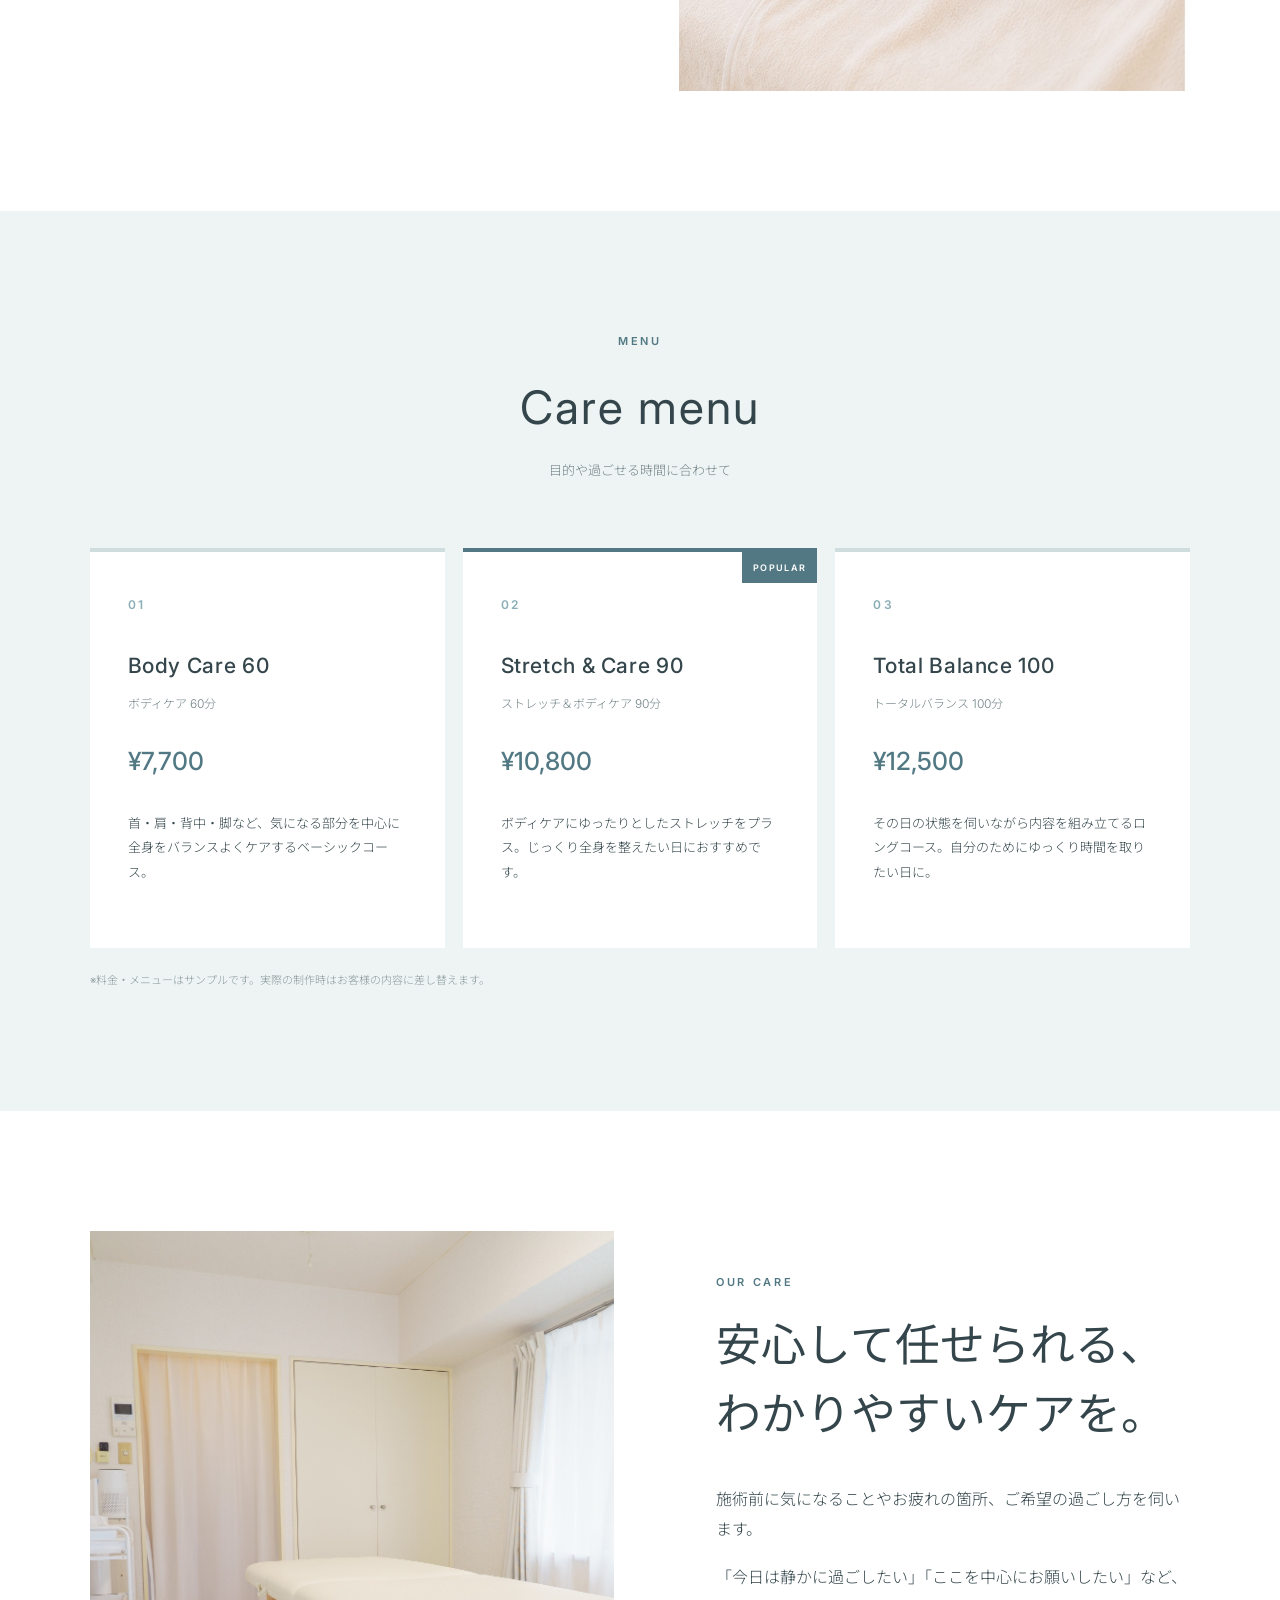
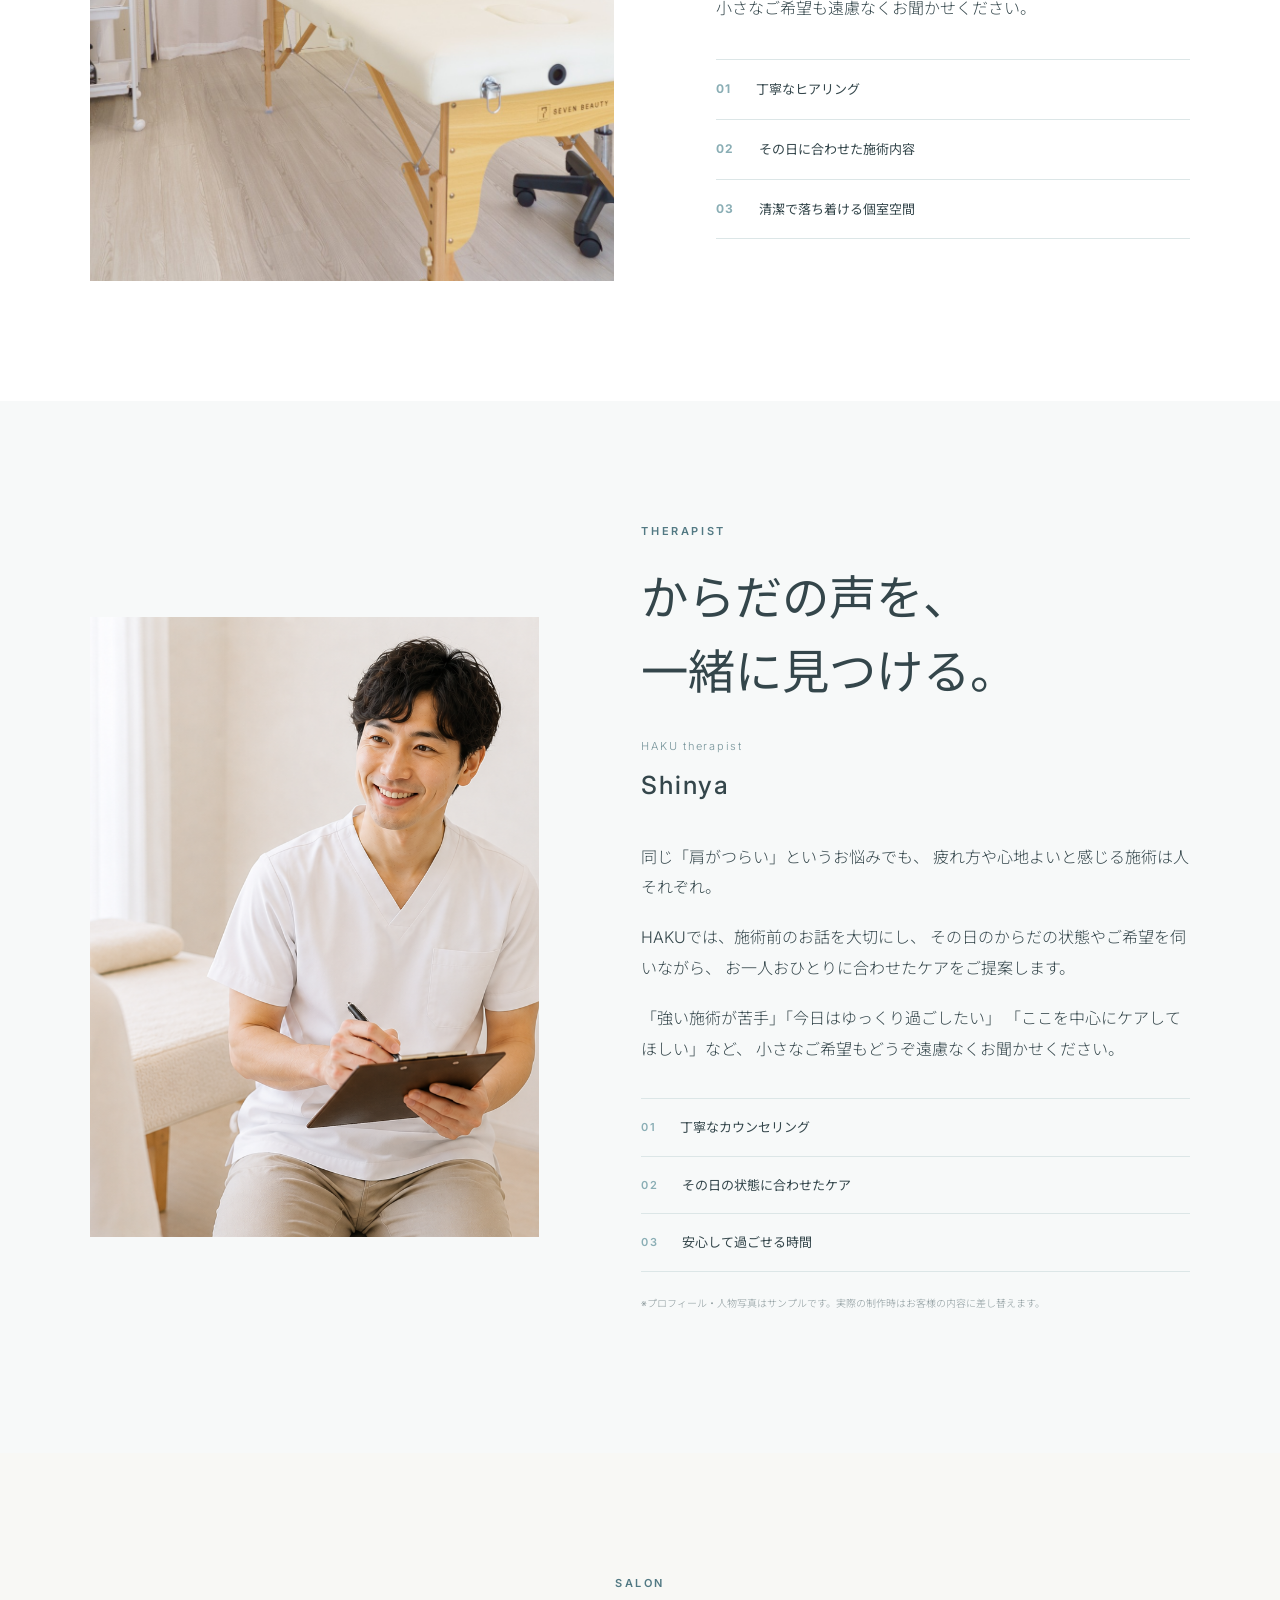
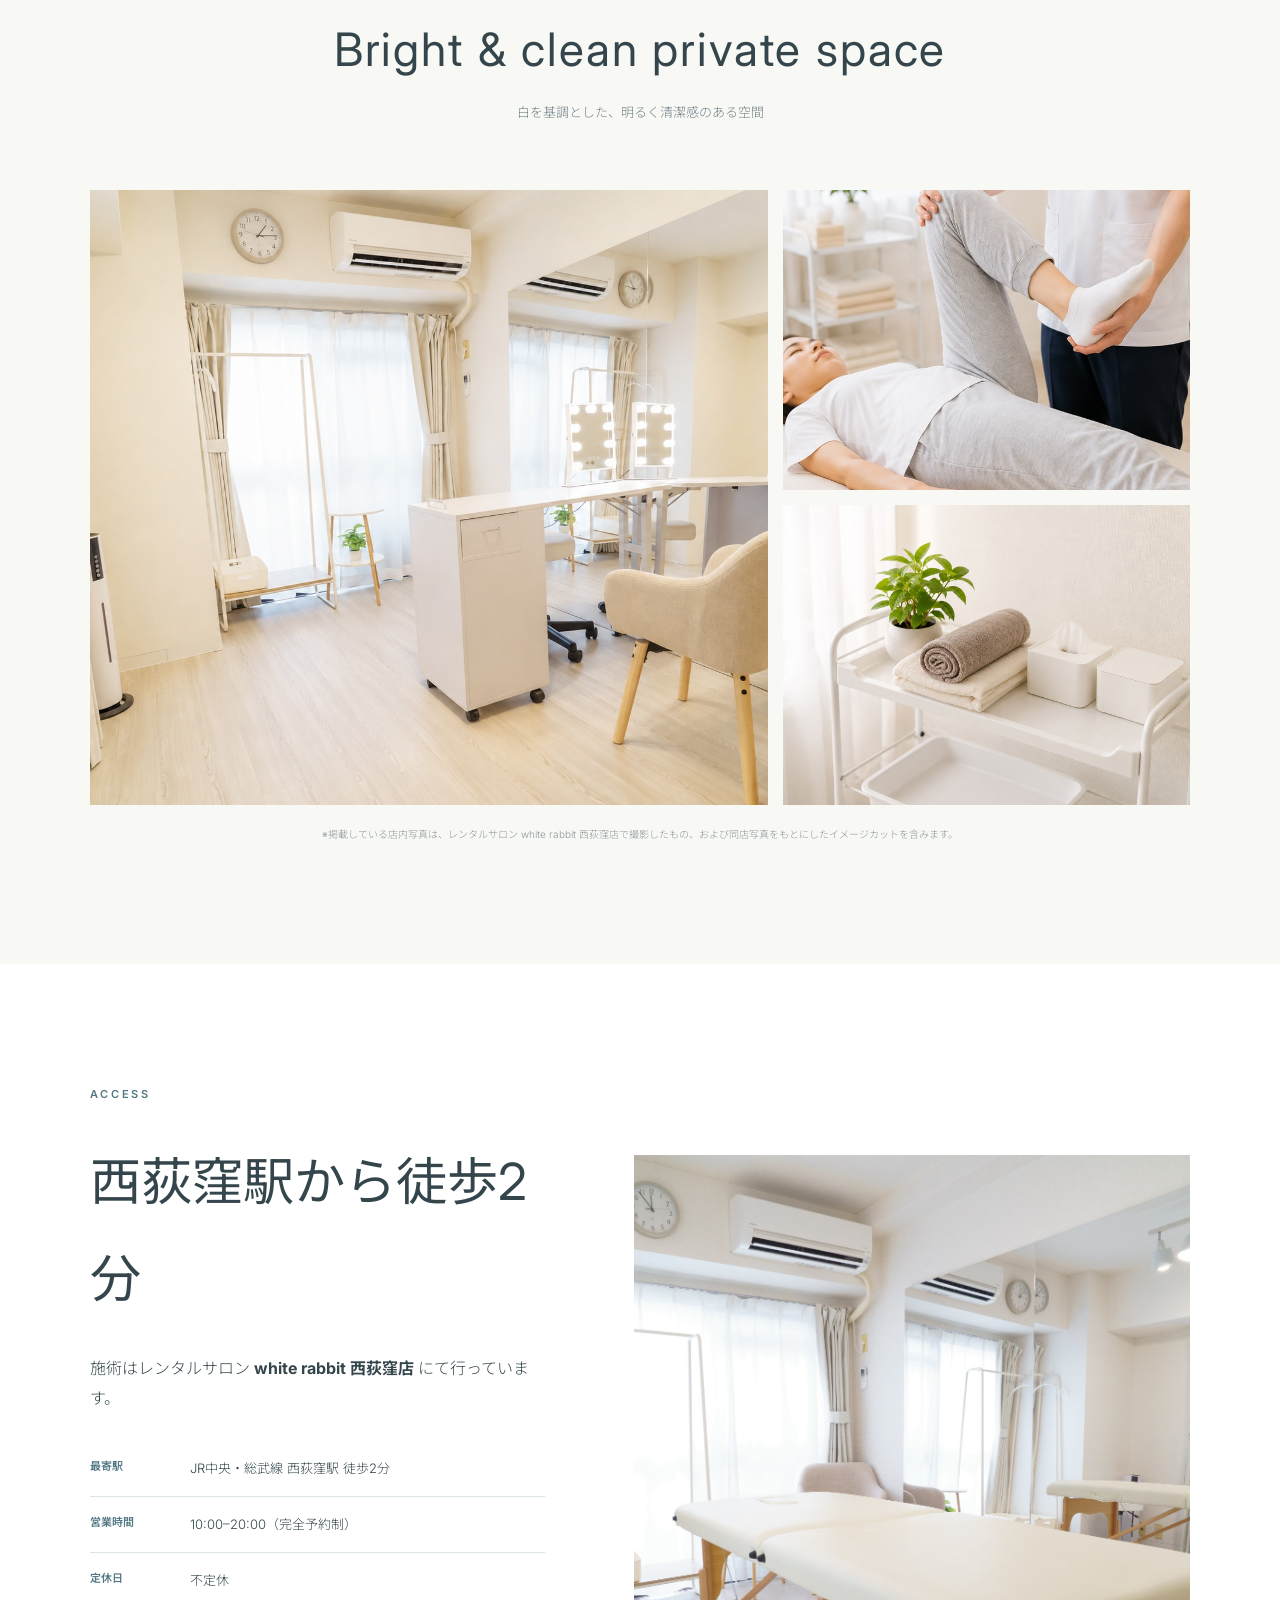
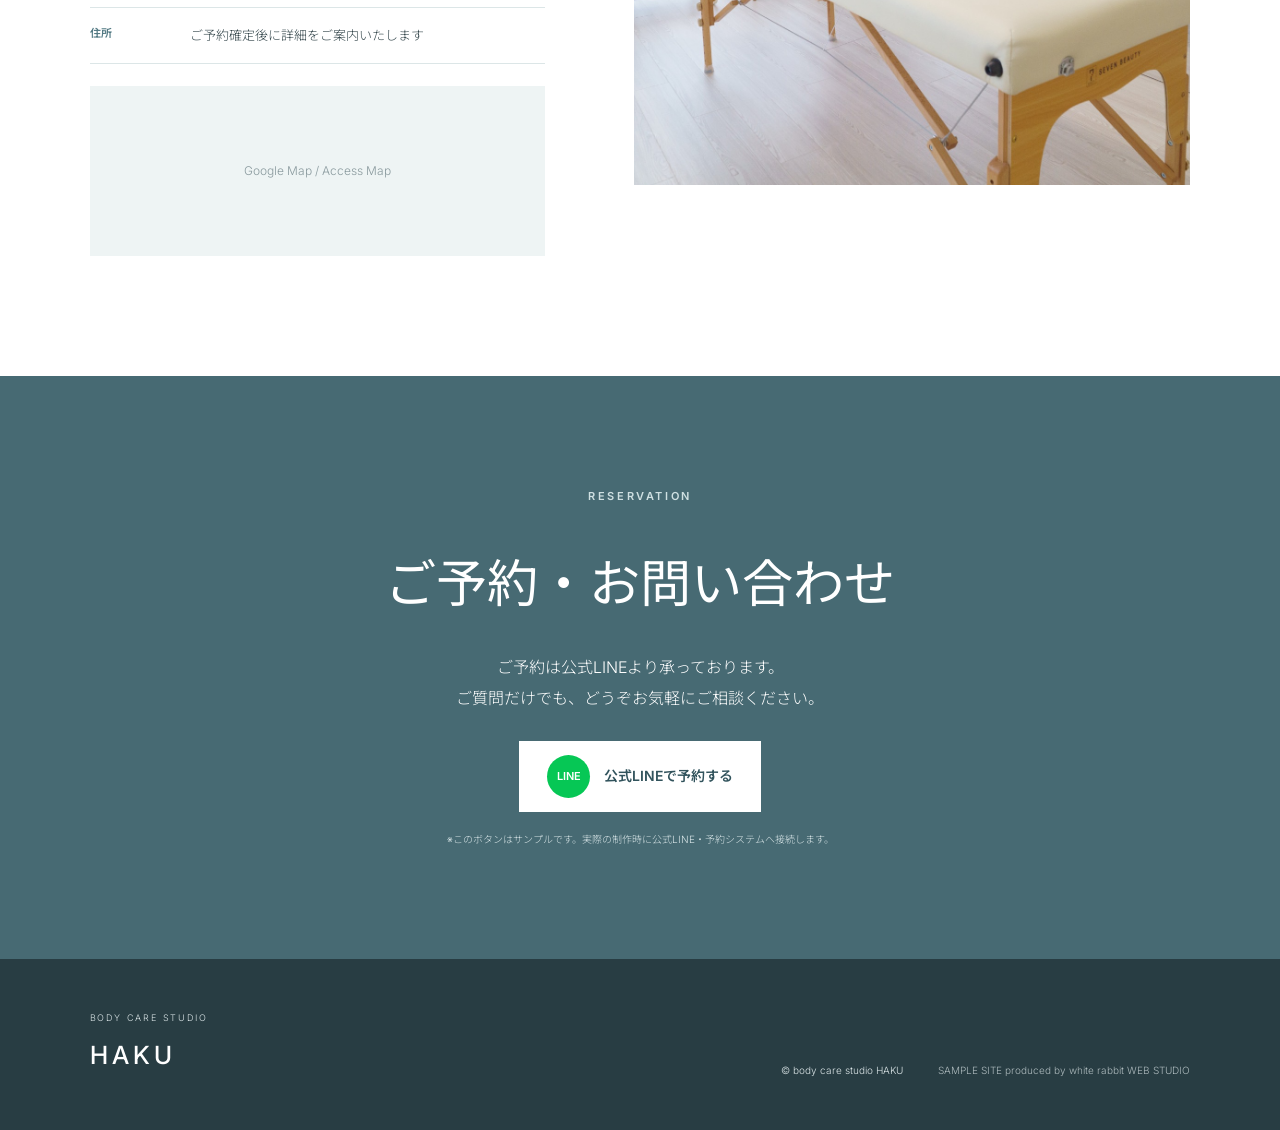
==== commit 0fcecf6c: "Update index.html" ====
--- a/samples/clean/index.html
+++ b/samples/clean/index.html
@@ -135,7 +135,7 @@
   <div class="therapist-grid">
 
     <div class="therapist-photo reveal">
-  <img src="images/therapist.png" alt="HAKU セラピスト Yuki">
+  <img src="images/therapist.png" alt="HAKU セラピスト Shinya">
 </div>
 
     <div class="therapist-copy reveal">
@@ -145,7 +145,7 @@
 
       <p class="therapist-name">
         <span>HAKU therapist</span>
-        <strong>Yuki</strong>
+        <strong>Shinya</strong>
       </p>
 
       <p>
--- a/samples/clean/style.css
+++ b/samples/clean/style.css
@@ -636,3 +636,22 @@
     height: 360px;
   }
 }
+.therapist-photo img {
+  width: 100%;
+  height: 620px;
+  object-fit: cover;
+  object-position: center;
+  display: block;
+}
+
+@media (max-width: 900px) {
+  .therapist-photo img {
+    height: 460px;
+  }
+}
+
+@media (max-width: 560px) {
+  .therapist-photo img {
+    height: 360px;
+  }
+}
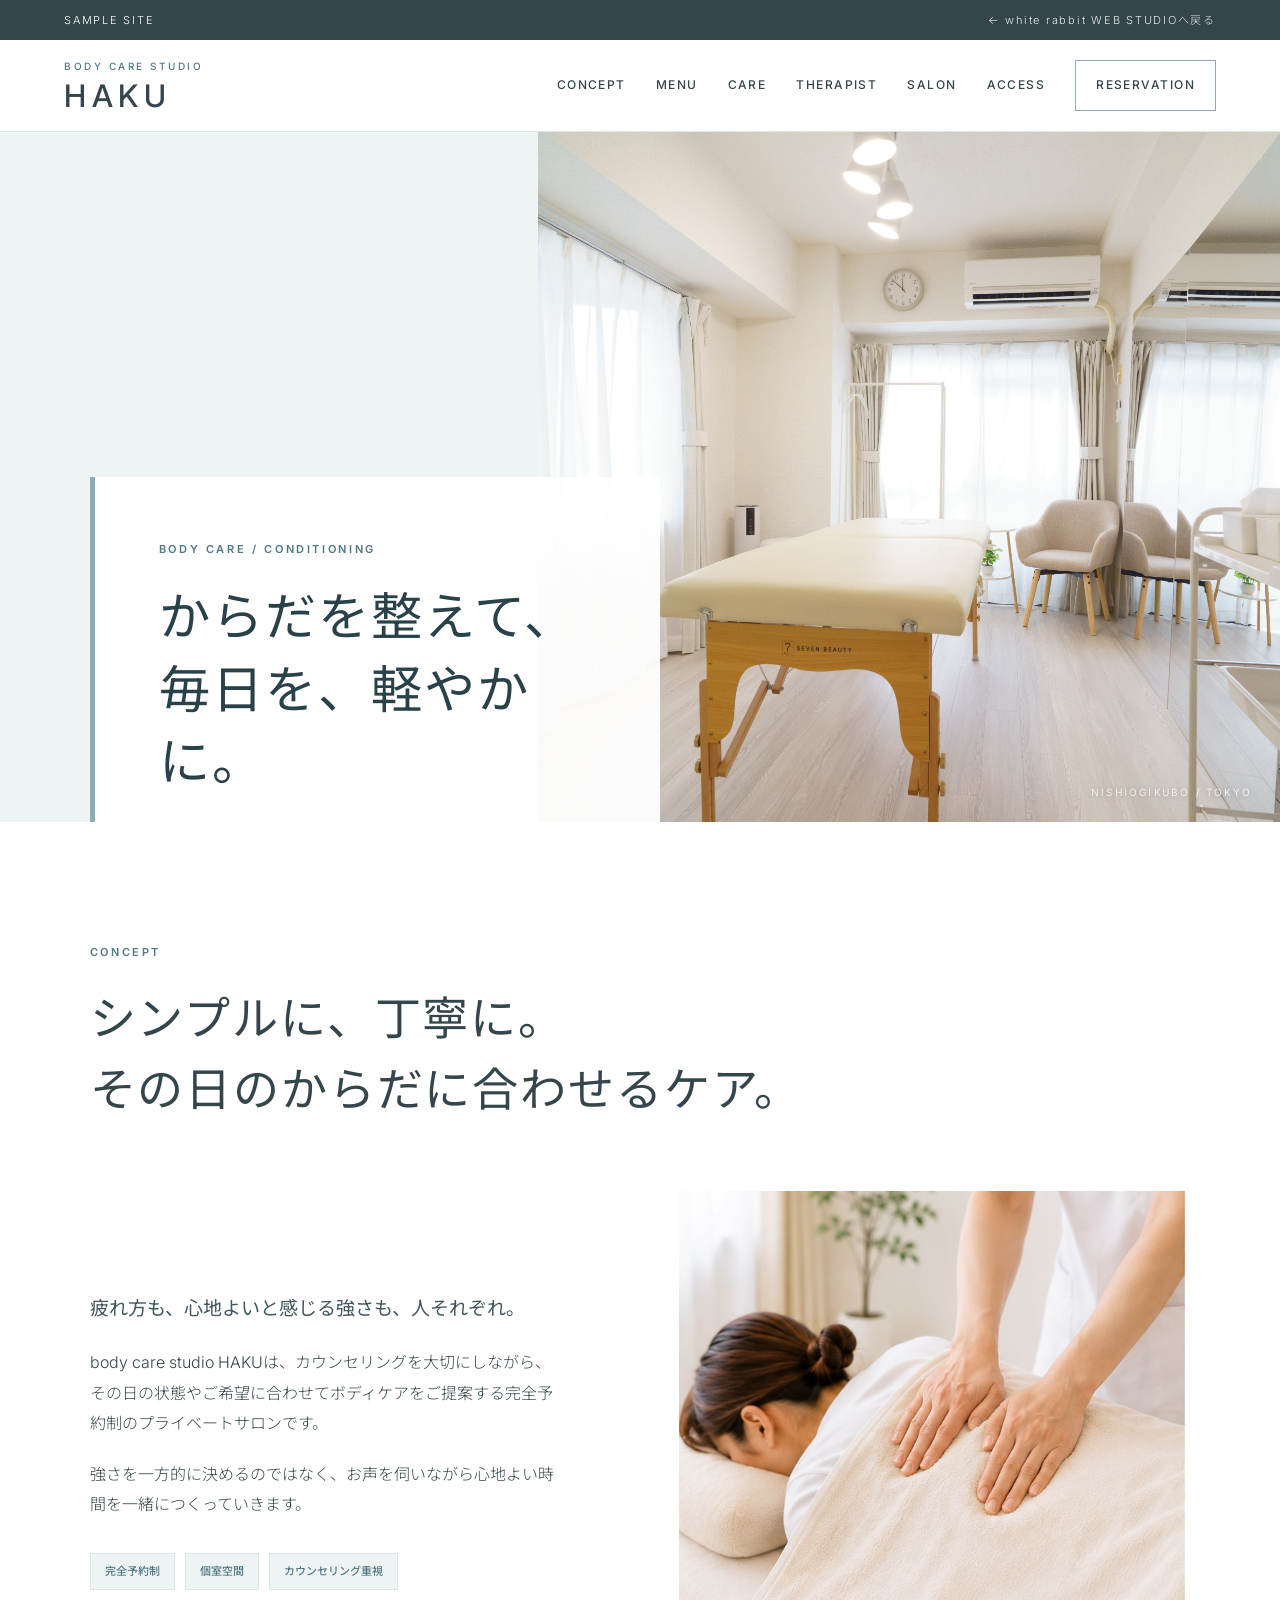
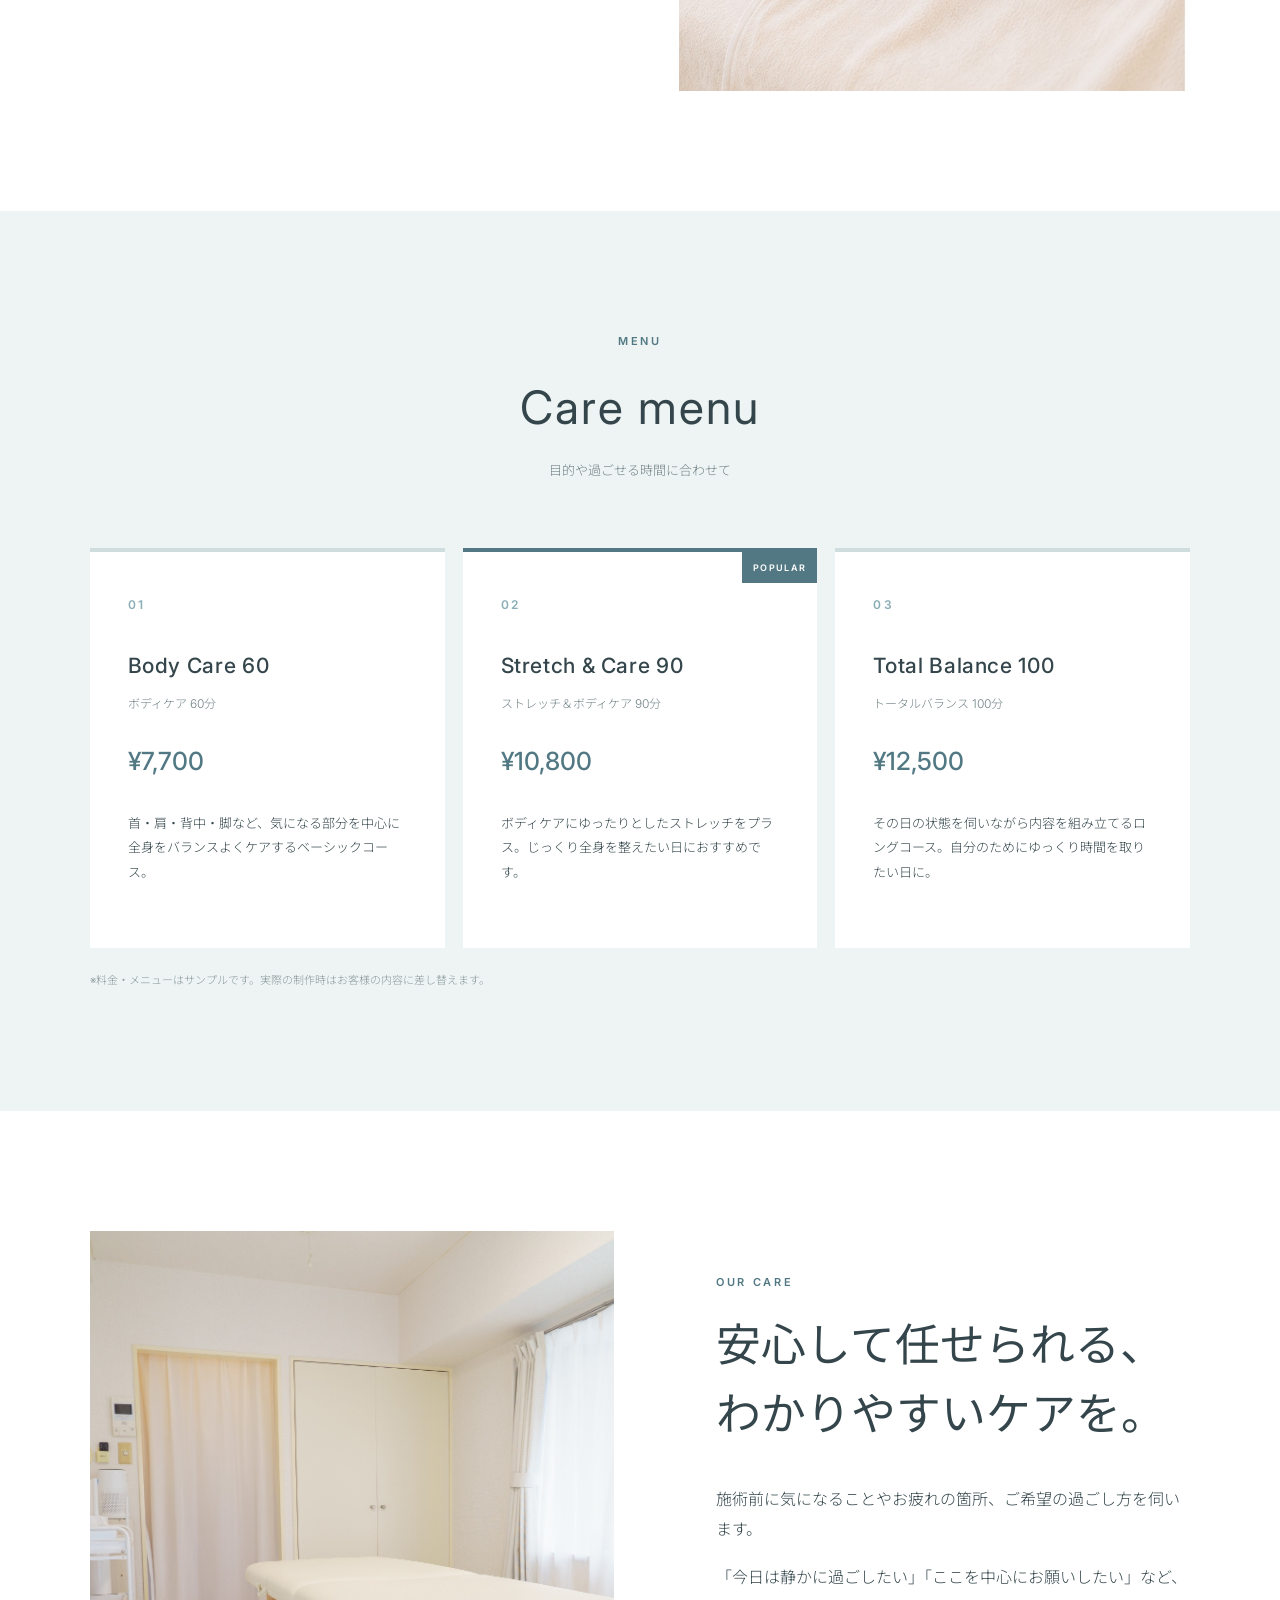
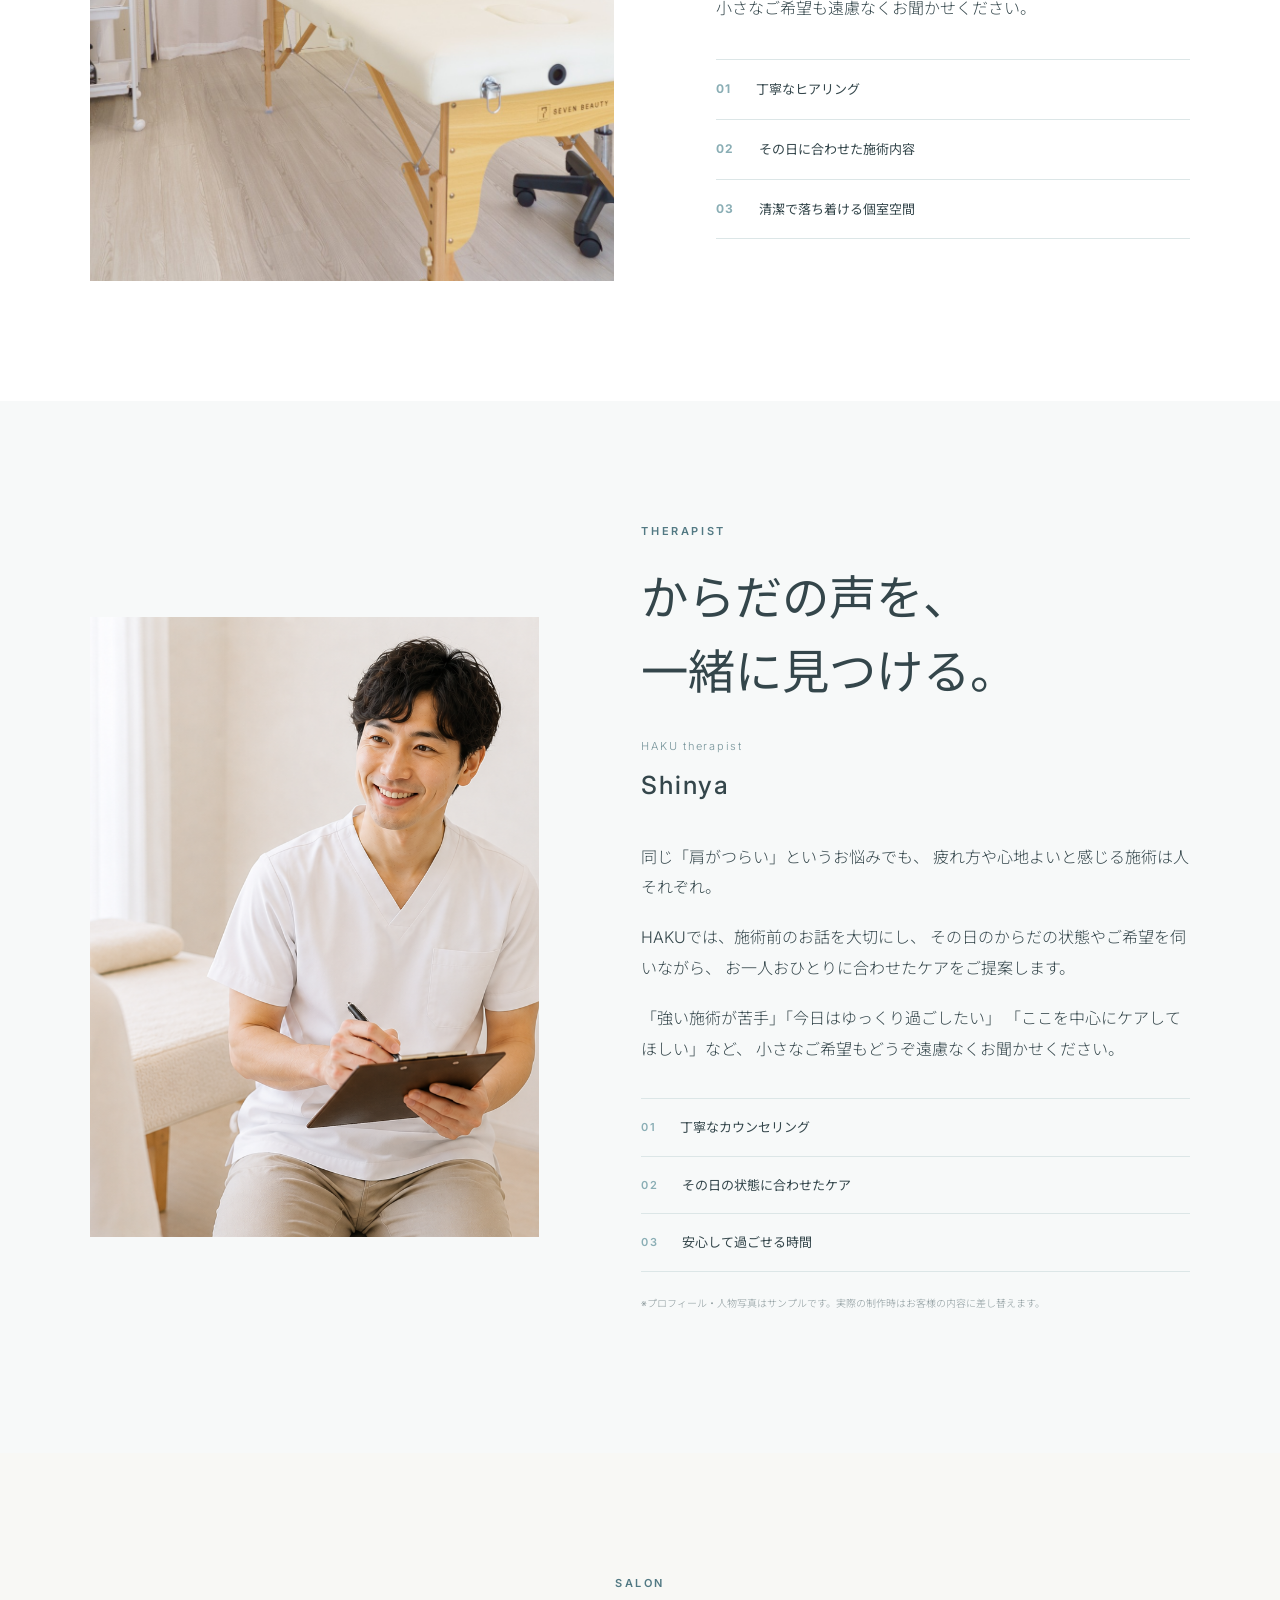
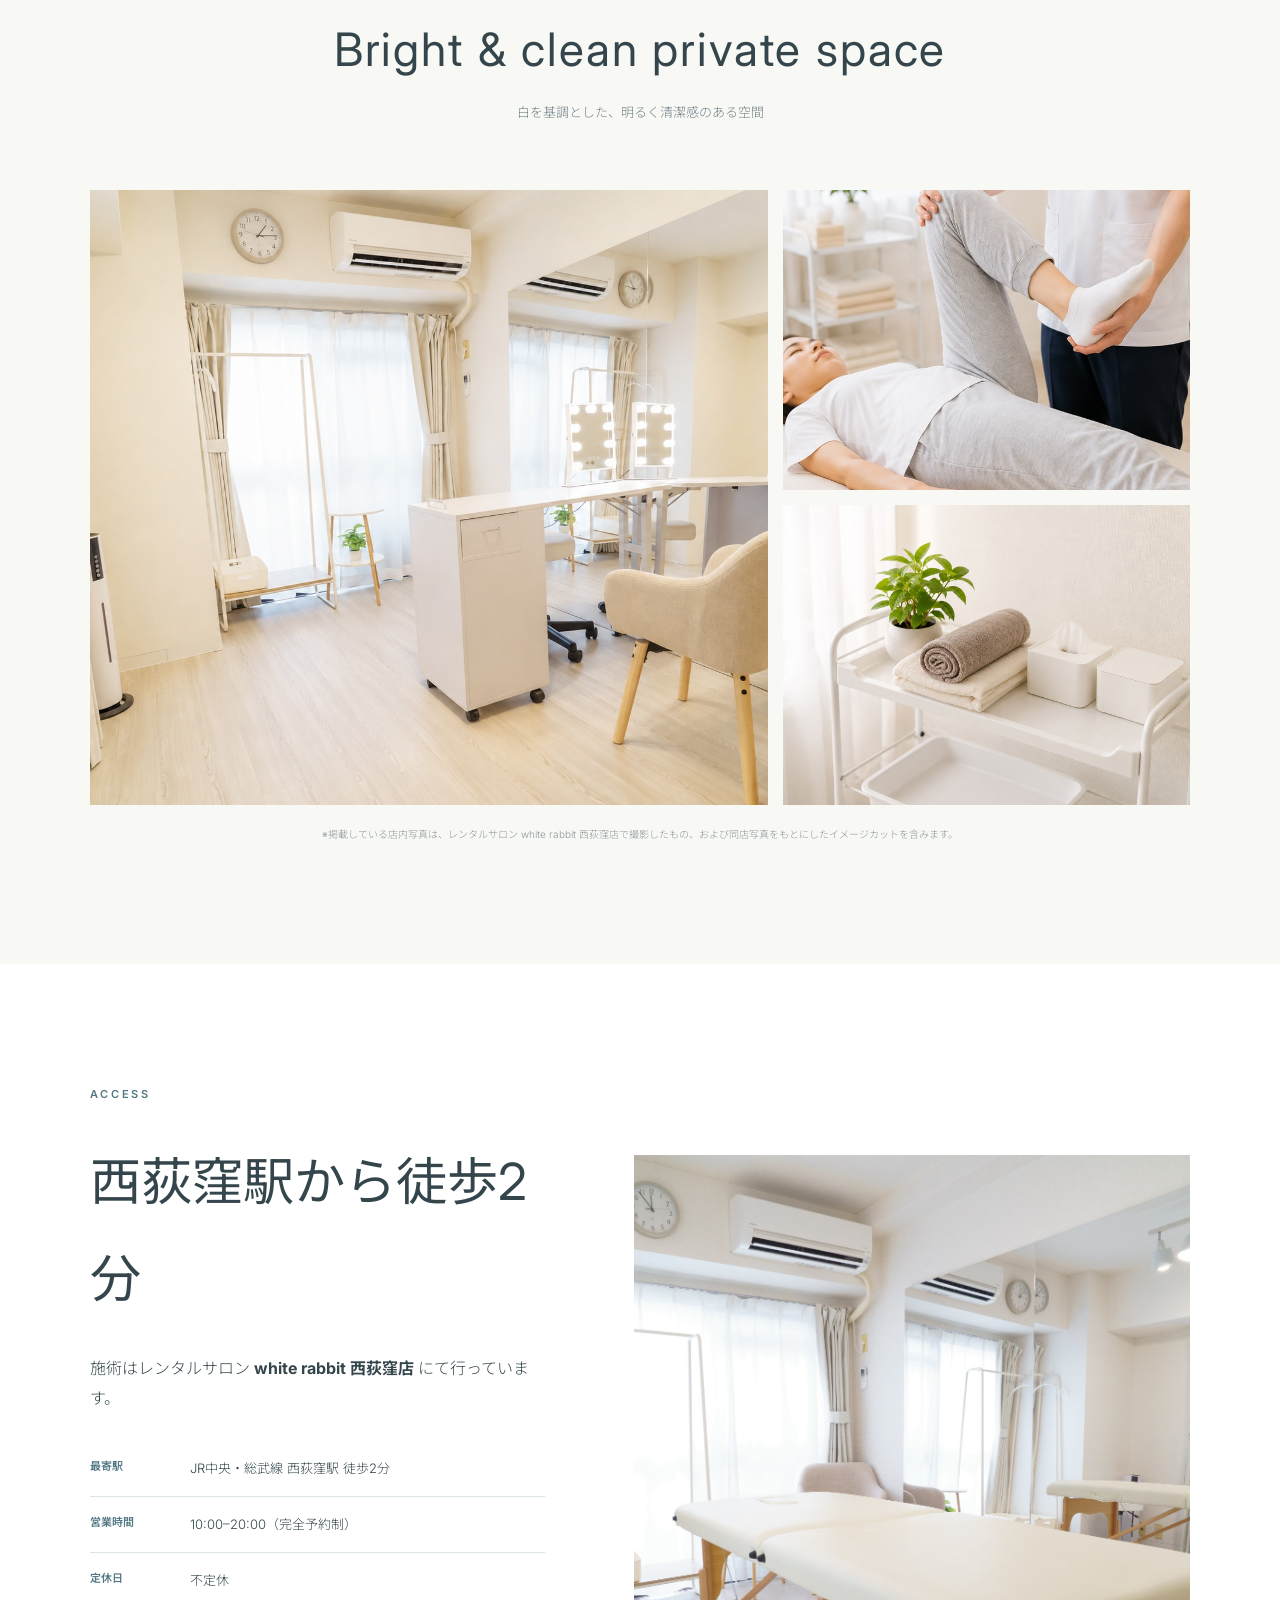
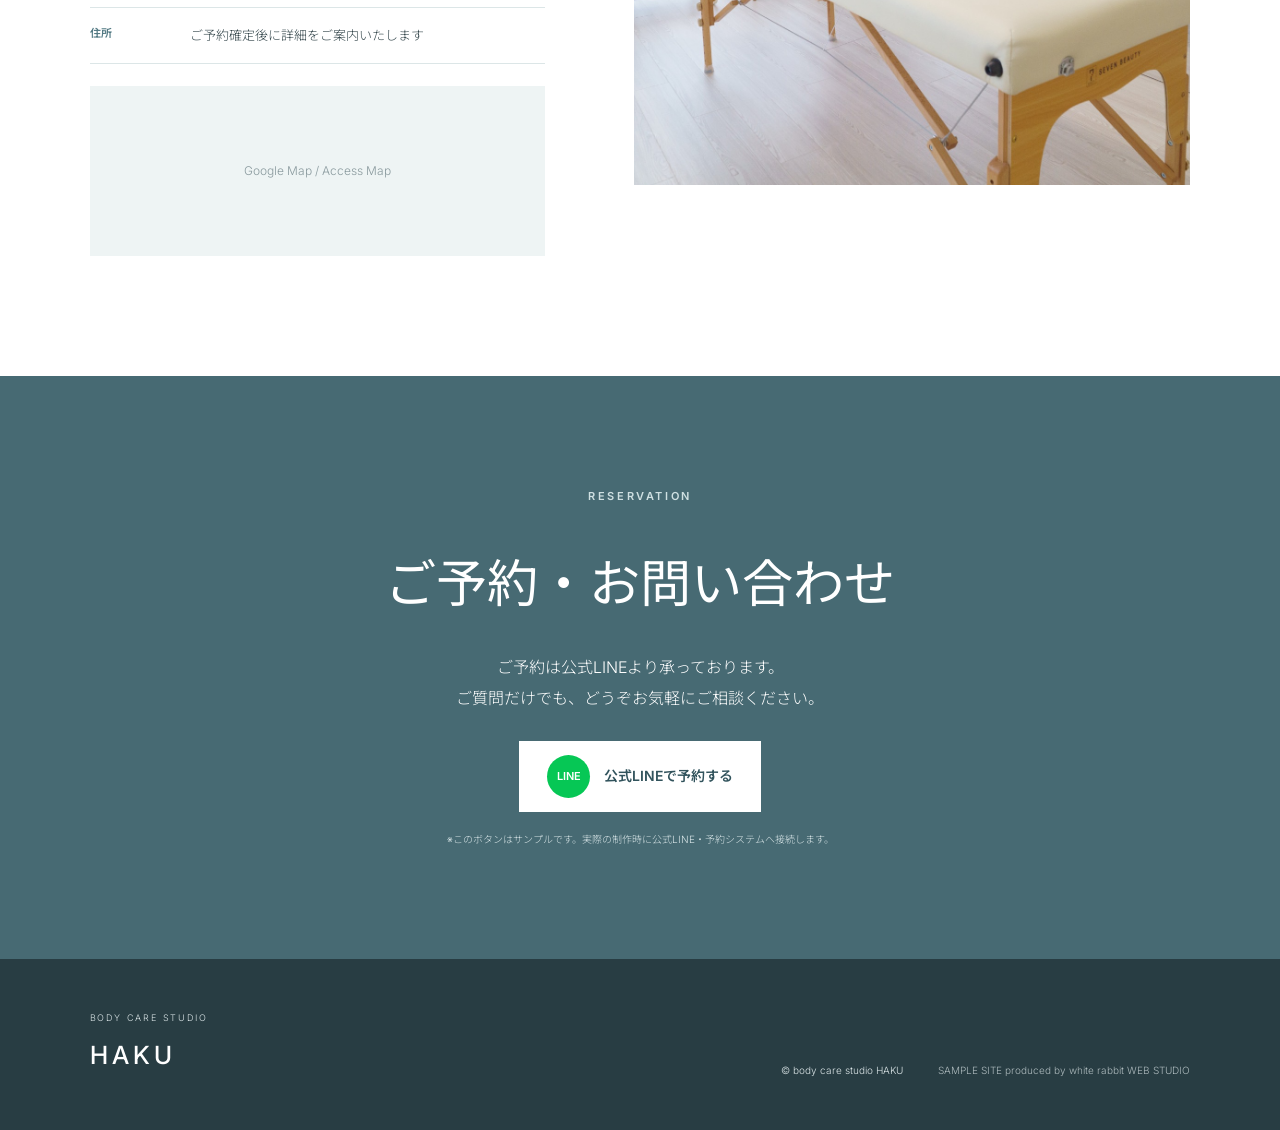
==== commit a819303a: "Update index.html" ====
--- a/samples/clean/index.html
+++ b/samples/clean/index.html
@@ -20,13 +20,14 @@
     <strong>HAKU</strong>
   </a>
   <nav>
-    <a href="#concept">CONCEPT</a>
-    <a href="#menu">MENU</a>
-    <a href="#care">CARE</a>
-    <a href="#salon">SALON</a>
-    <a href="#access">ACCESS</a>
-    <a class="reserve" href="#contact">RESERVATION</a>
-  </nav>
+  <a href="#concept">CONCEPT</a>
+  <a href="#menu">MENU</a>
+  <a href="#care">CARE</a>
+  <a href="#therapist">THERAPIST</a>
+  <a href="#salon">SALON</a>
+  <a href="#access">ACCESS</a>
+  <a class="reserve" href="#contact">RESERVATION</a>
+</nav>
   <button class="menu-btn" id="menuBtn" aria-label="メニューを開く">☰</button>
 </header>
 
@@ -34,6 +35,7 @@
   <a href="#concept">CONCEPT</a>
   <a href="#menu">MENU</a>
   <a href="#care">CARE</a>
+  <a href="#therapist">THERAPIST</a>
   <a href="#salon">SALON</a>
   <a href="#access">ACCESS</a>
   <a href="#contact">RESERVATION</a>
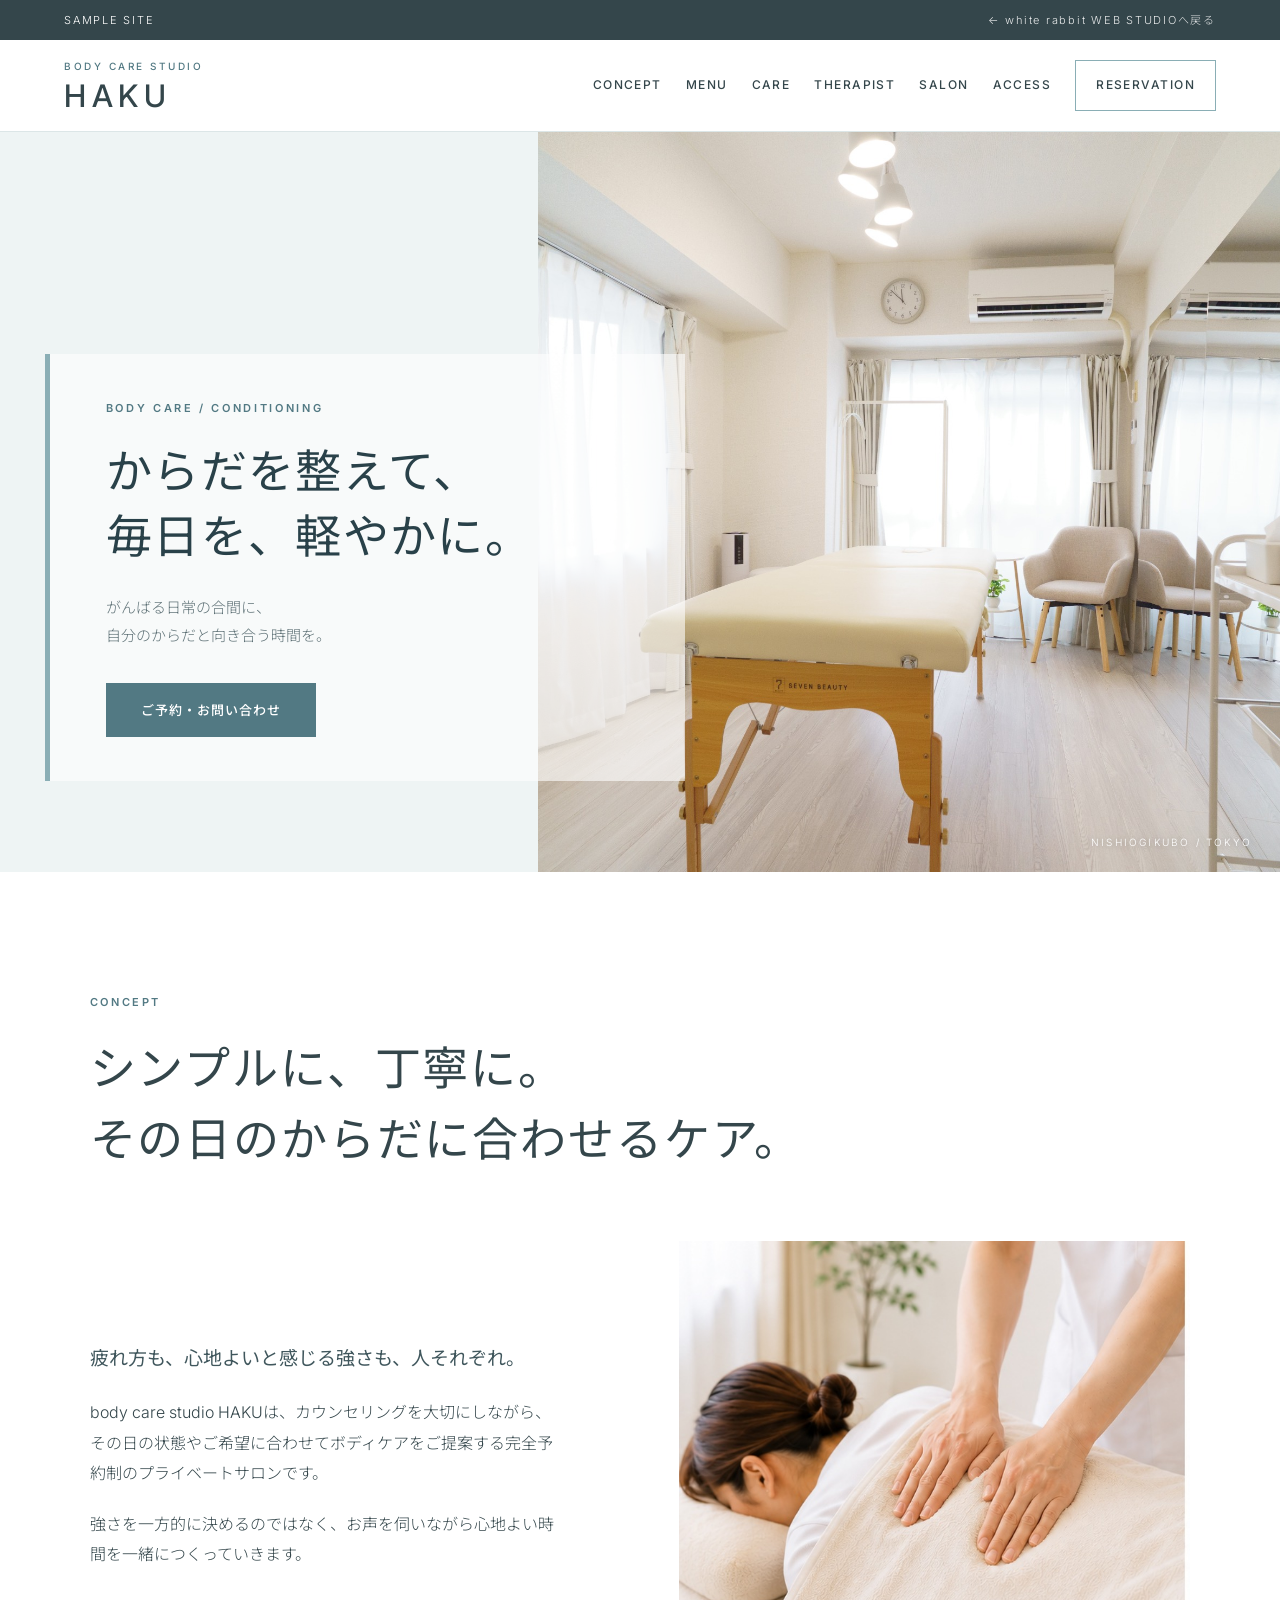
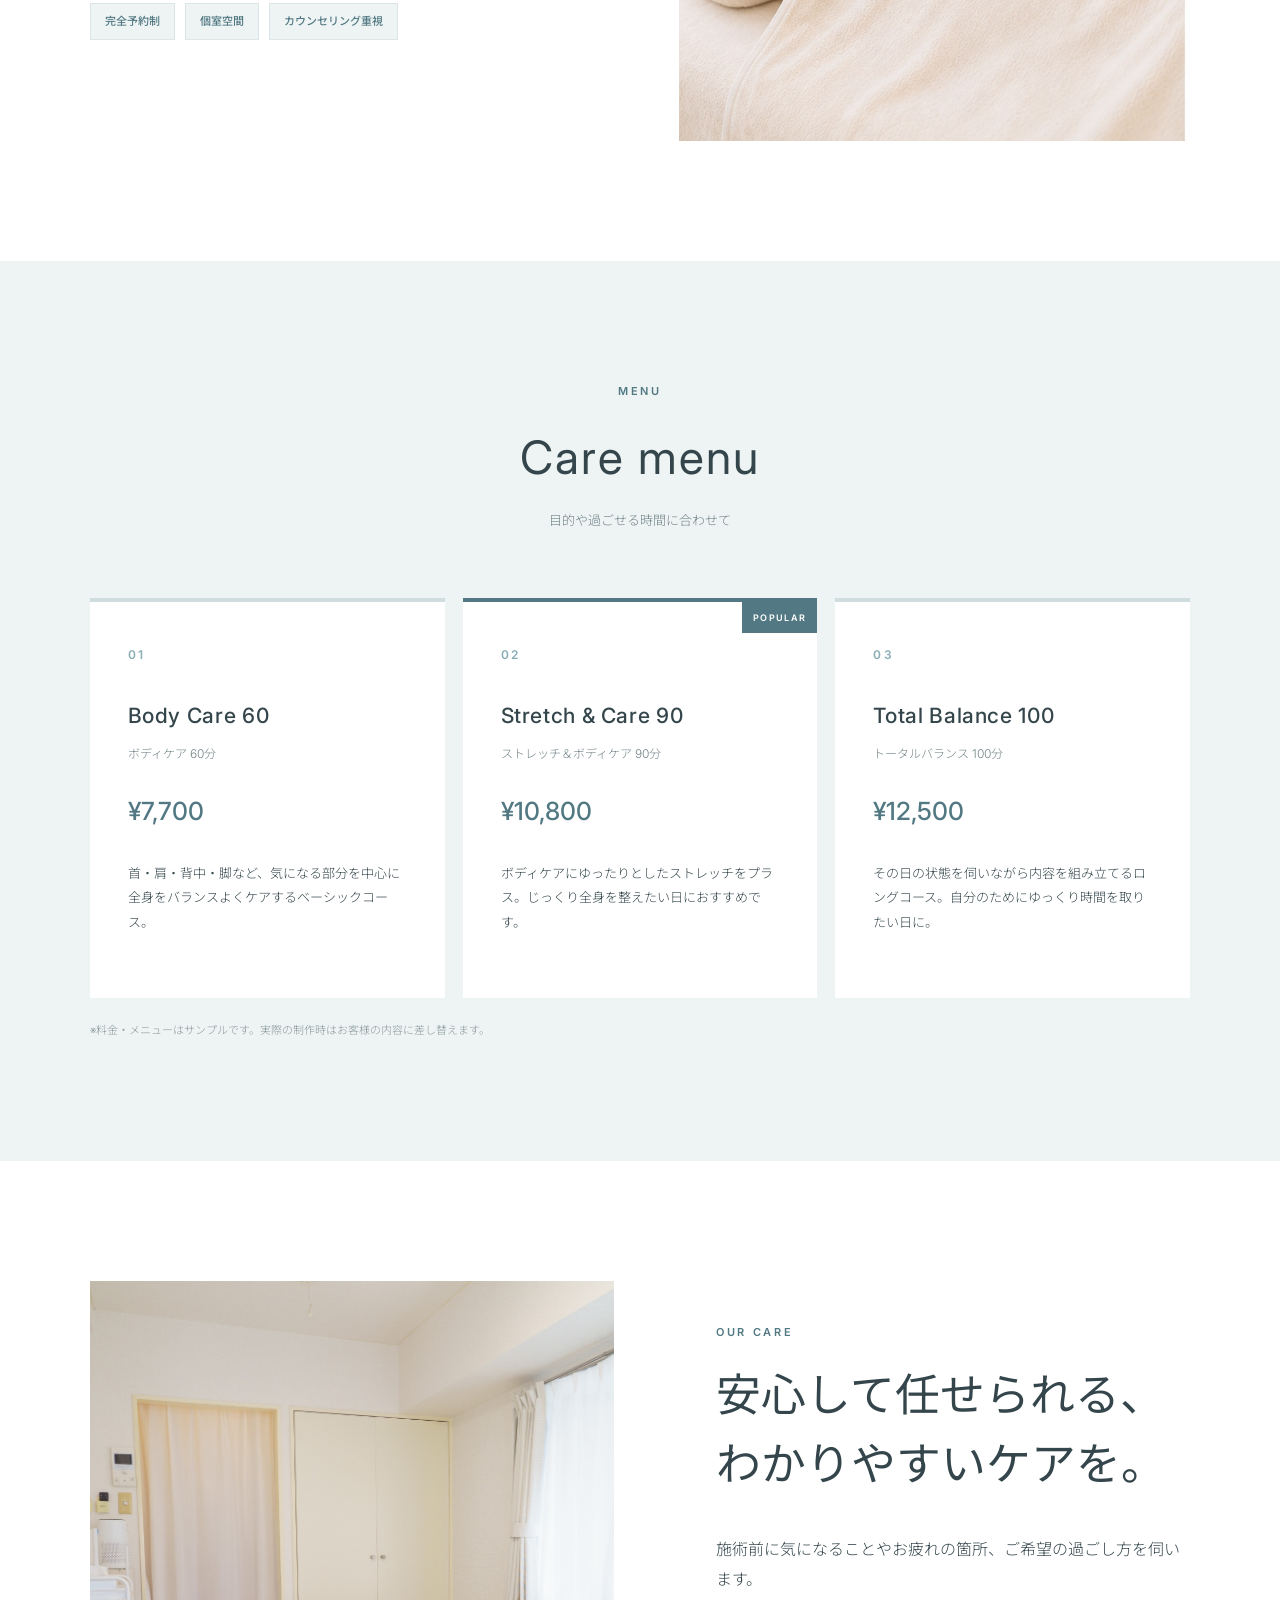
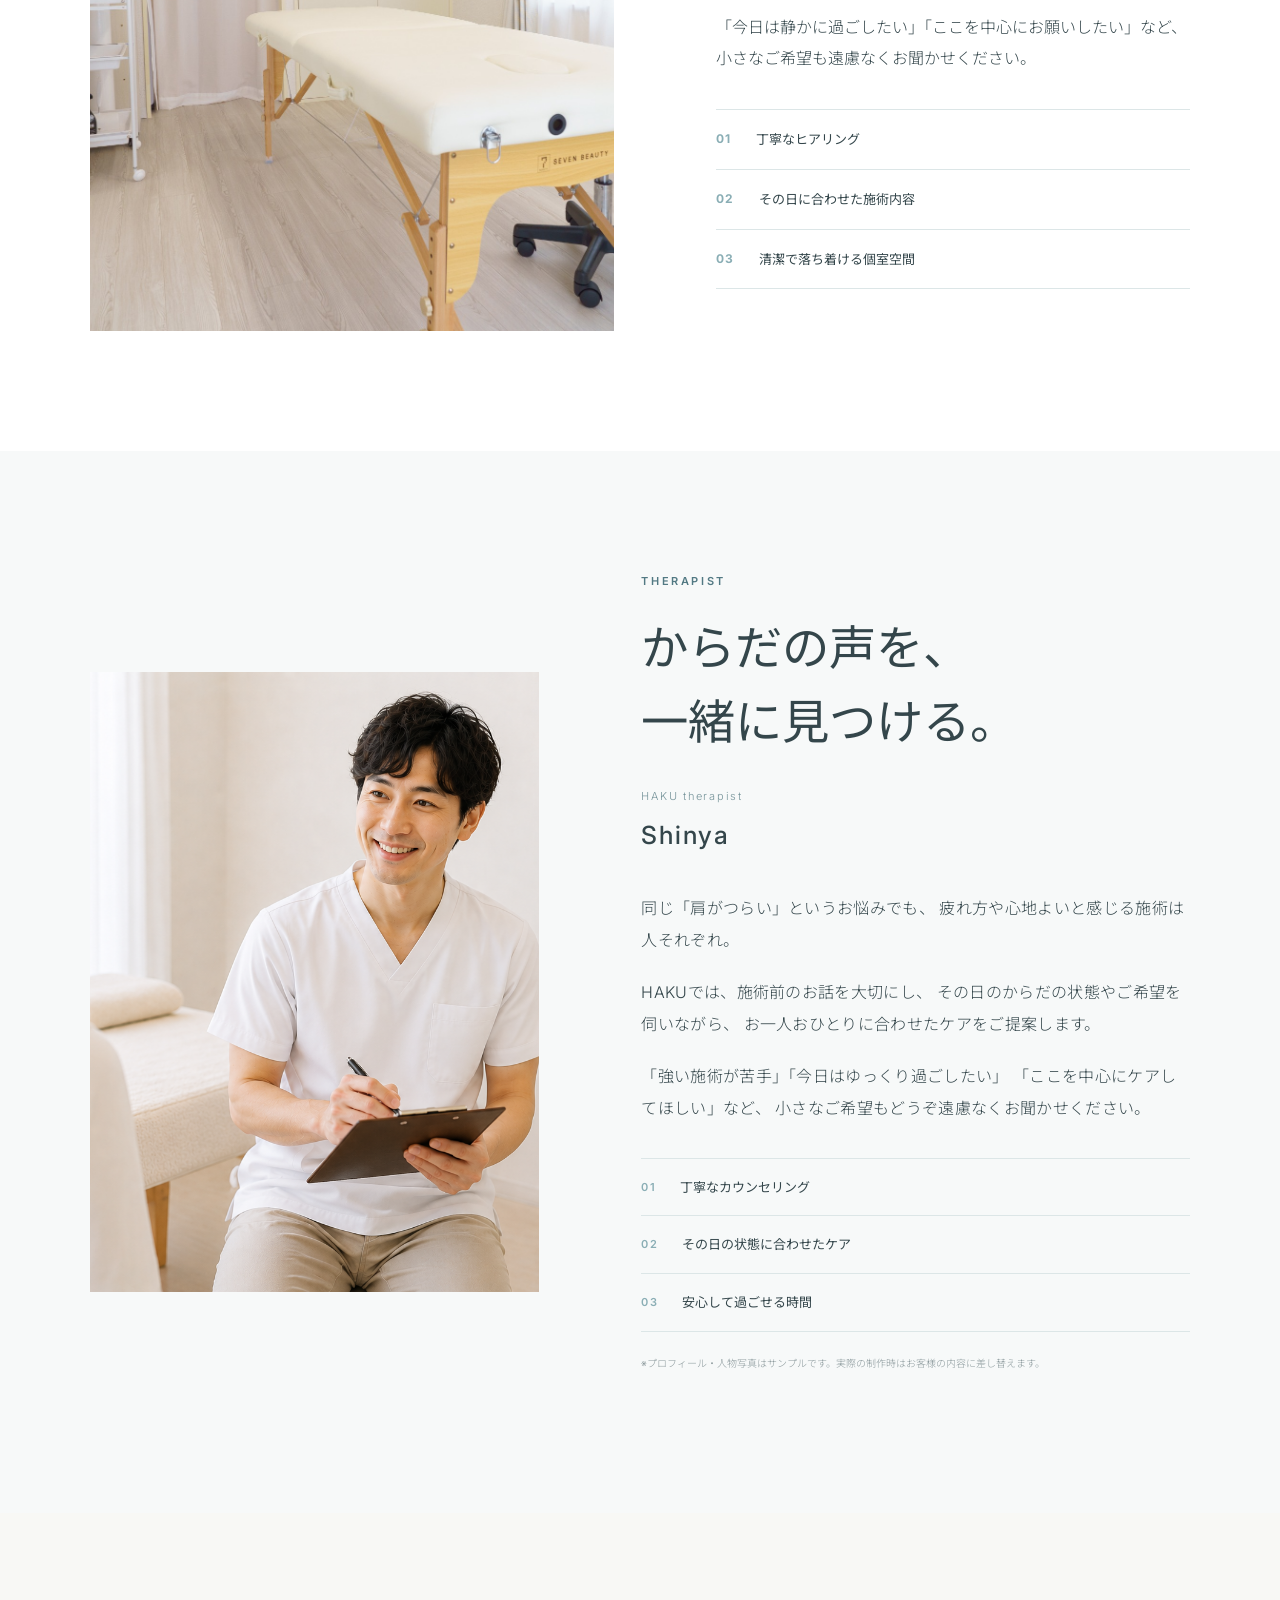
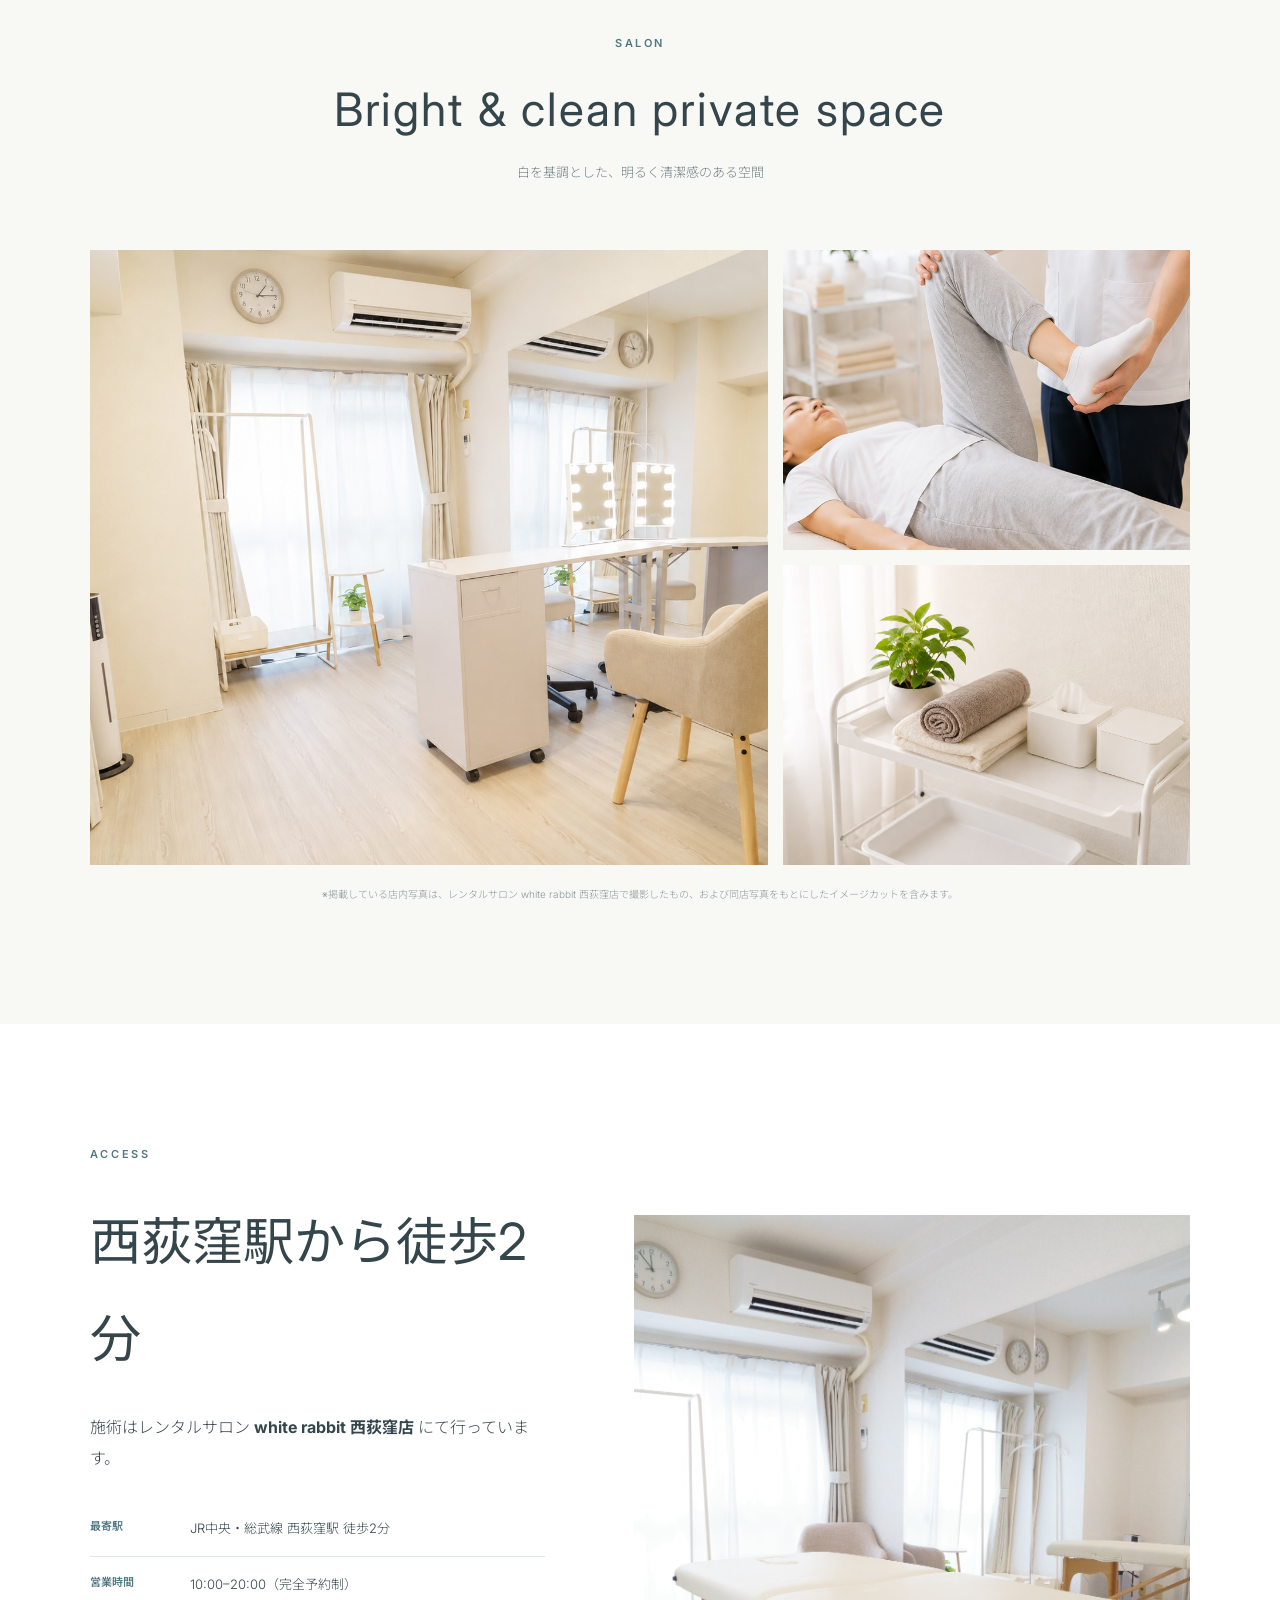
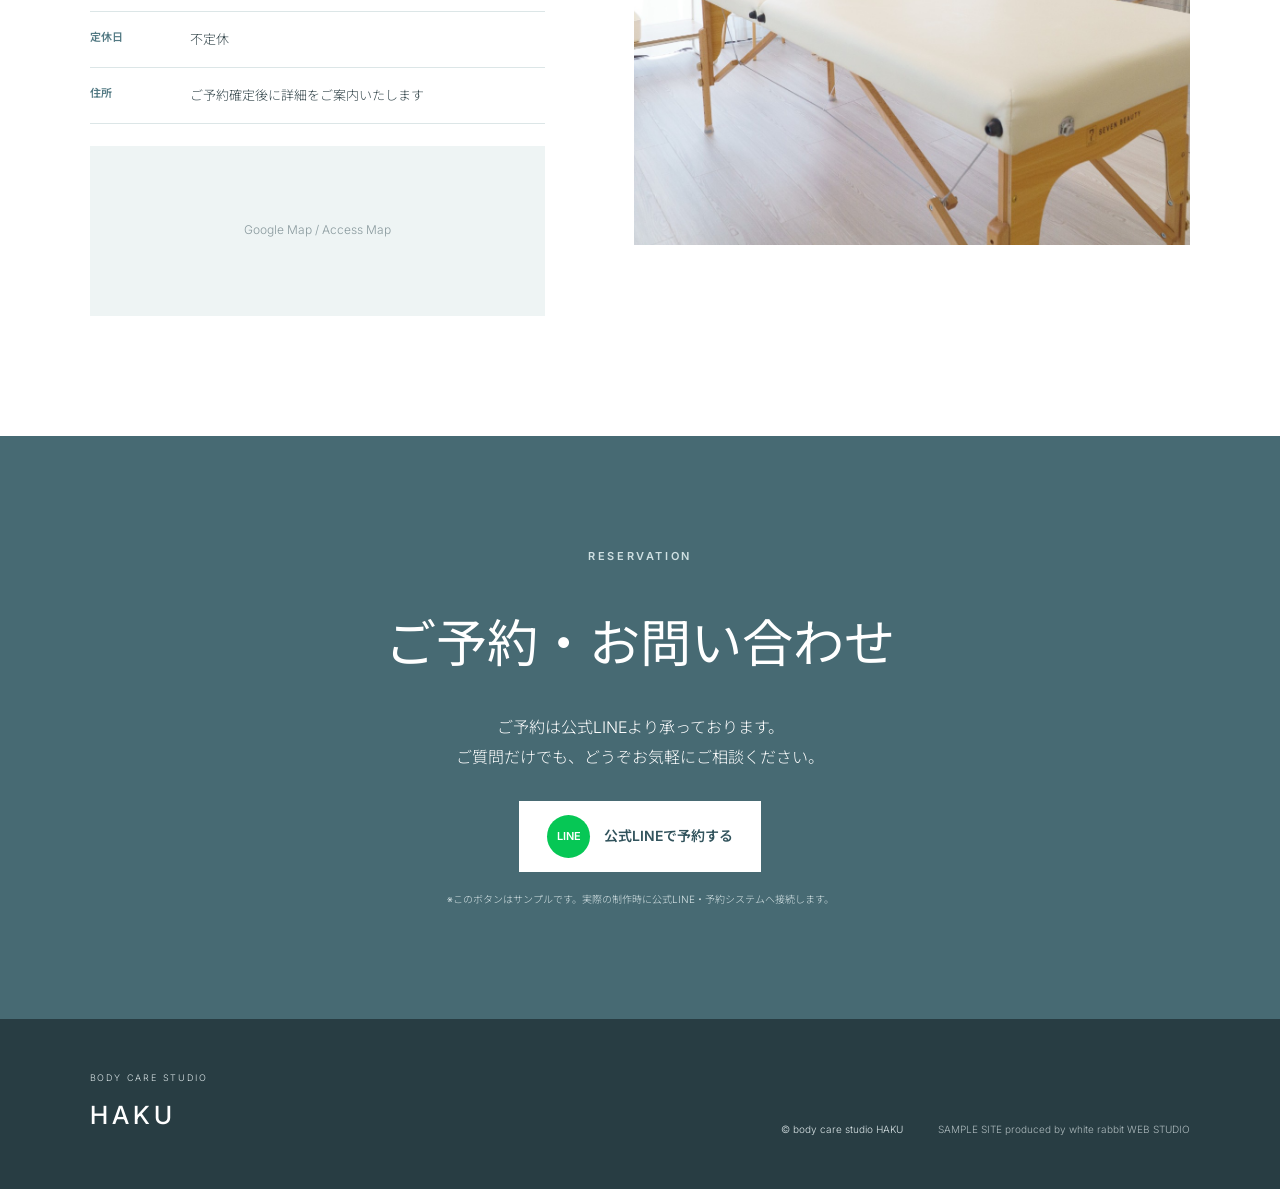
==== commit 3b7a7169: "Update index.html" ====
--- a/samples/clean/index.html
+++ b/samples/clean/index.html
@@ -151,15 +151,15 @@
       </p>
 
       <p>
-        同じ「肩がつらい」というお悩みでも、
-        疲れ方や心地よいと感じる施術は人それぞれ。
-      </p>
+  同じ「肩がつらい」というお悩みでも、
+  疲れ方や心地よいと感じる施術は<span class="nowrap">人それぞれ。</span>
+</p>
 
       <p>
-        HAKUでは、施術前のお話を大切にし、
-        その日のからだの状態やご希望を伺いながら、
-        お一人おひとりに合わせたケアをご提案します。
-      </p>
+  HAKUでは、施術前のお話を大切にし、
+  その日のからだの状態やご希望を<span class="nowrap">伺いながら、</span>
+  お一人おひとりに合わせたケアをご提案します。
+</p>
 
       <p>
         「強い施術が苦手」「今日はゆっくり過ごしたい」
--- a/samples/clean/style.css
+++ b/samples/clean/style.css
@@ -655,3 +655,75 @@
     height: 360px;
   }
 }
+/* ========================================
+   CLEAN HERO / PC 最終調整
+======================================== */
+
+@media (min-width: 901px) {
+
+  /* THERAPIST追加後もナビをゆったり収める */
+  nav {
+    gap: 24px;
+  }
+
+  /* 白いパネルを少し横長にして、
+     写真へしっかり重ねる */
+  .hero-panel {
+    left: 7vw;
+    width: min(650px, 50vw);
+    padding: 56px 60px;
+  }
+
+  /* タイトルを意図した2行に */
+  .hero h1 {
+    font-size: clamp(40px, 3.6vw, 56px);
+    line-height: 1.45;
+    letter-spacing: .03em;
+    white-space: nowrap;
+  }
+
+}
+/* ========================================
+   CLEAN HERO / PC 最終調整
+======================================== */
+
+@media (min-width: 901px) {
+
+  nav {
+    gap: 24px;
+  }
+
+  .hero {
+    min-height: 740px;
+  }
+
+  .hero-panel {
+    left: 3.5vw;
+    top: 30%;
+    width: min(650px, 50vw);
+    padding: 44px 56px;
+
+    /* スケルトン感を強める */
+    background: rgba(255, 255, 255, 0.60);
+  }
+
+  .hero h1 {
+    font-size: clamp(40px, 3.6vw, 56px);
+    line-height: 1.42;
+    letter-spacing: .03em;
+    white-space: nowrap;
+  }
+
+}
+/* ===== THERAPIST 本文の改行調整 ===== */
+
+.therapist-copy > p:not(.mini):not(.therapist-name):not(.therapist-note) {
+  max-width: 720px;
+  line-height: 2;
+  letter-spacing: 0.02em;
+}
+
+/* THERAPIST右カラムを少し広げる */
+.therapist-grid {
+  grid-template-columns: 0.9fr 1.1fr;
+}
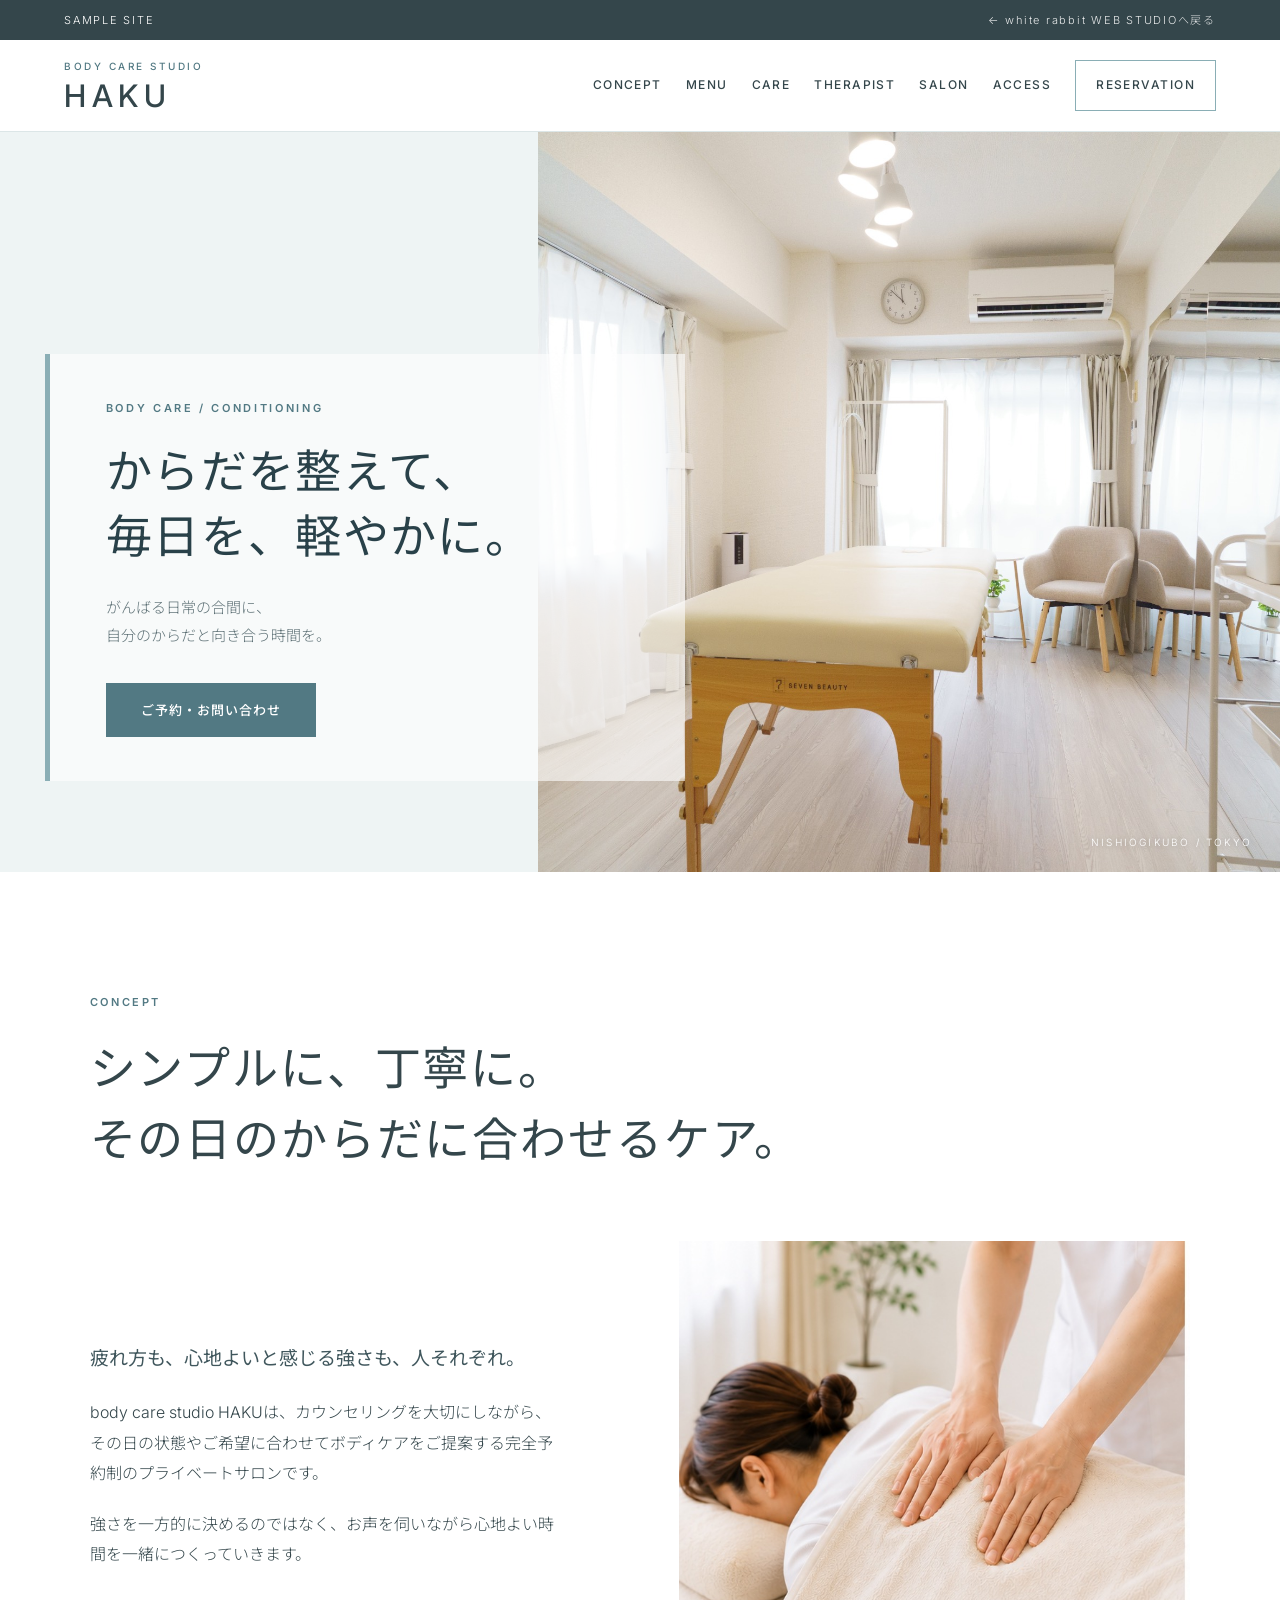
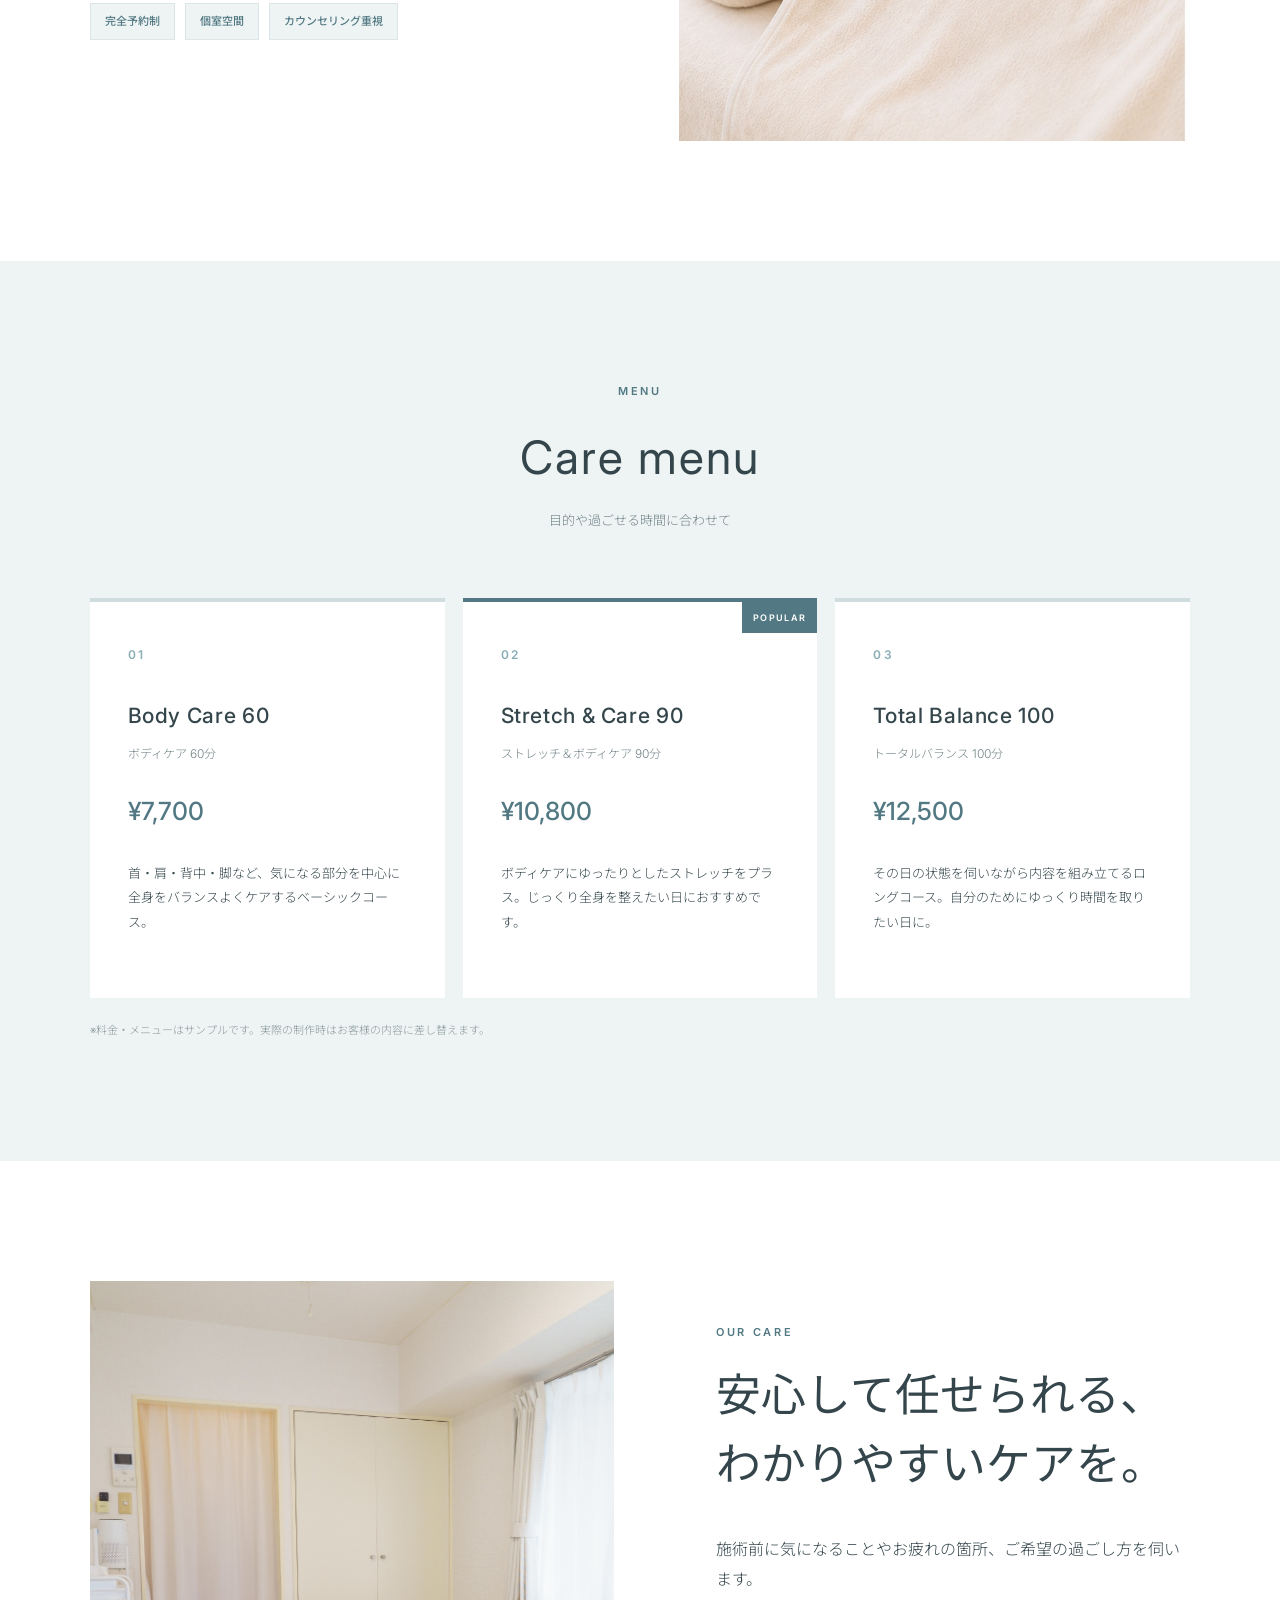
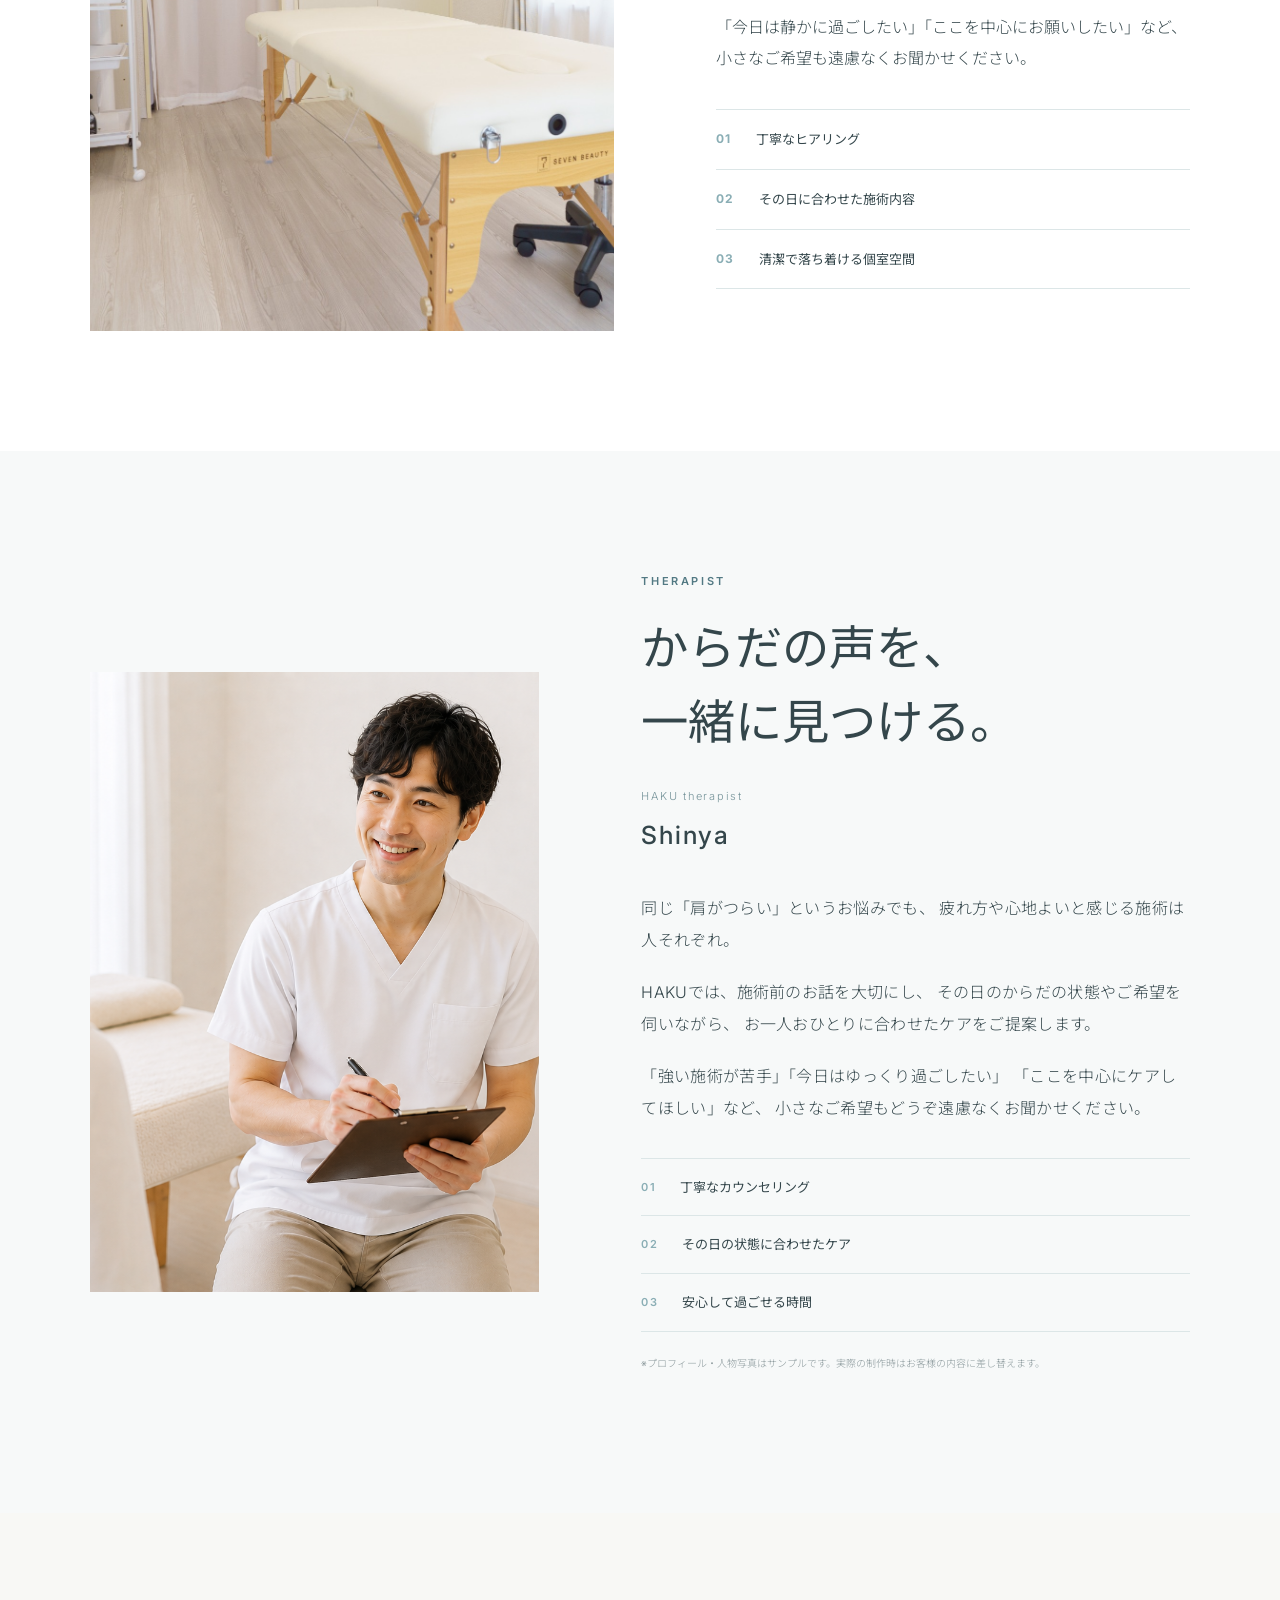
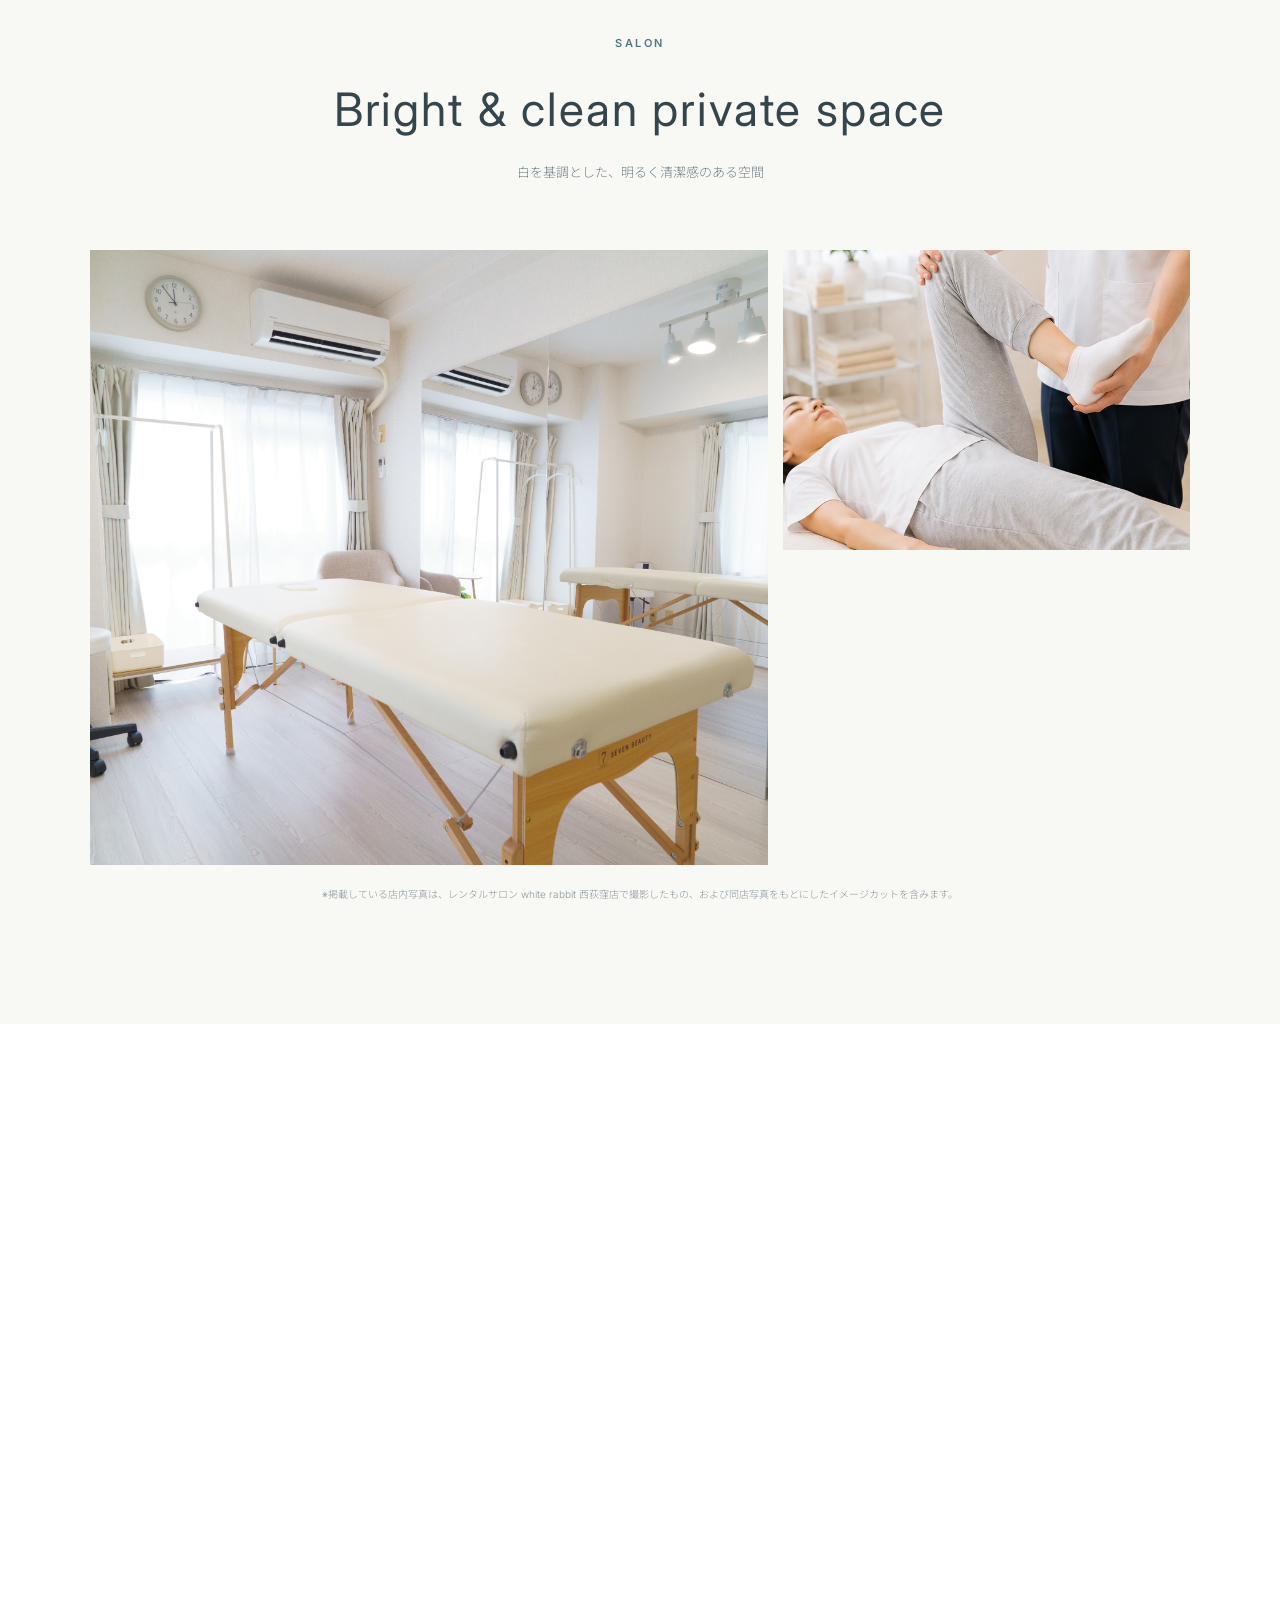
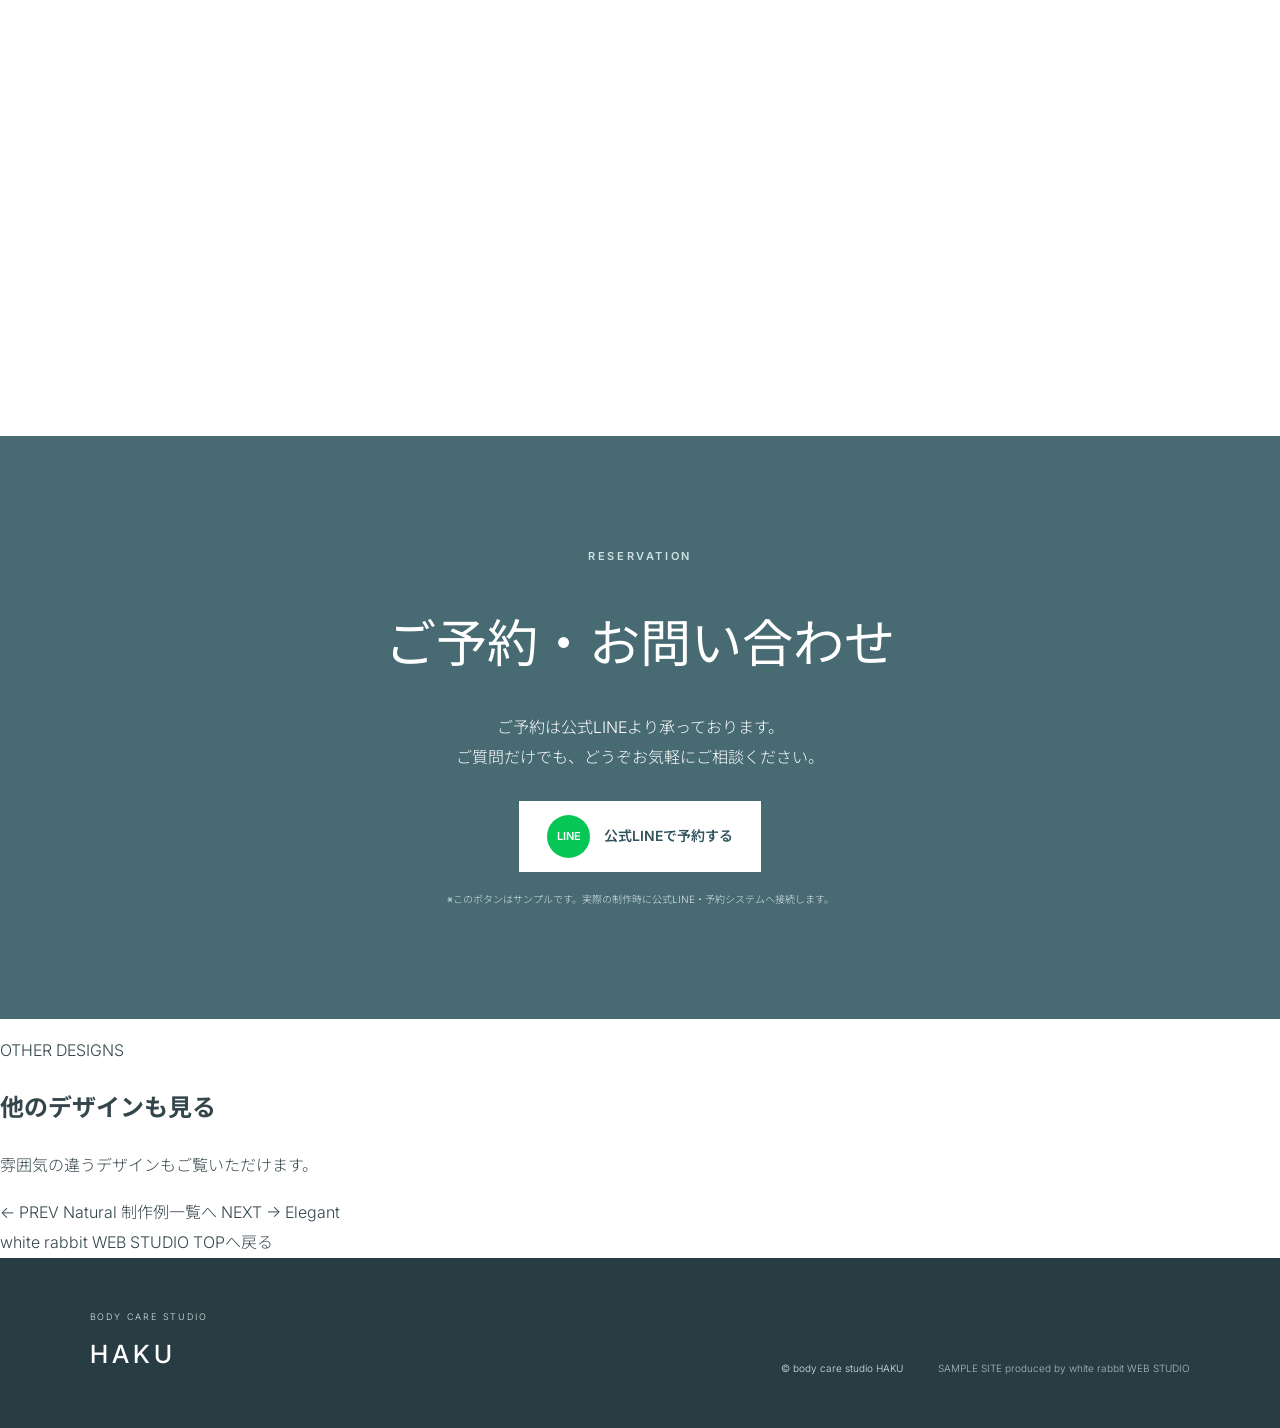
==== commit d24095c1: "Update index.html" ====
--- a/samples/clean/index.html
+++ b/samples/clean/index.html
@@ -230,7 +230,40 @@
 </section>
 
 </main>
-
+<!-- SAMPLE NAVIGATION -->
+<section class="sample-navigation">
+
+  <p class="sample-navigation-label">OTHER DESIGNS</p>
+
+  <h2>他のデザインも見る</h2>
+
+  <p class="sample-navigation-text">
+    雰囲気の違うデザインもご覧いただけます。
+  </p>
+
+  <div class="sample-navigation-links">
+
+    <a href="../natural/">
+      <span>← PREV</span>
+      Natural
+    </a>
+
+    <a href="../../#design" class="sample-navigation-all">
+      制作例一覧へ
+    </a>
+
+    <a href="../elegant/">
+      <span>NEXT →</span>
+      Elegant
+    </a>
+
+  </div>
+
+  <a href="../../" class="sample-navigation-top">
+    white rabbit WEB STUDIO TOPへ戻る
+  </a>
+
+</section>
 <footer class="site-footer">
   <div class="footer-brand">
     <span>BODY CARE STUDIO</span>
--- a/samples/clean/style.css
+++ b/samples/clean/style.css
@@ -727,3 +727,6 @@
 .therapist-grid {
   grid-template-columns: 0.9fr 1.1fr;
 }
+.nowrap {
+  white-space: nowrap;
+}
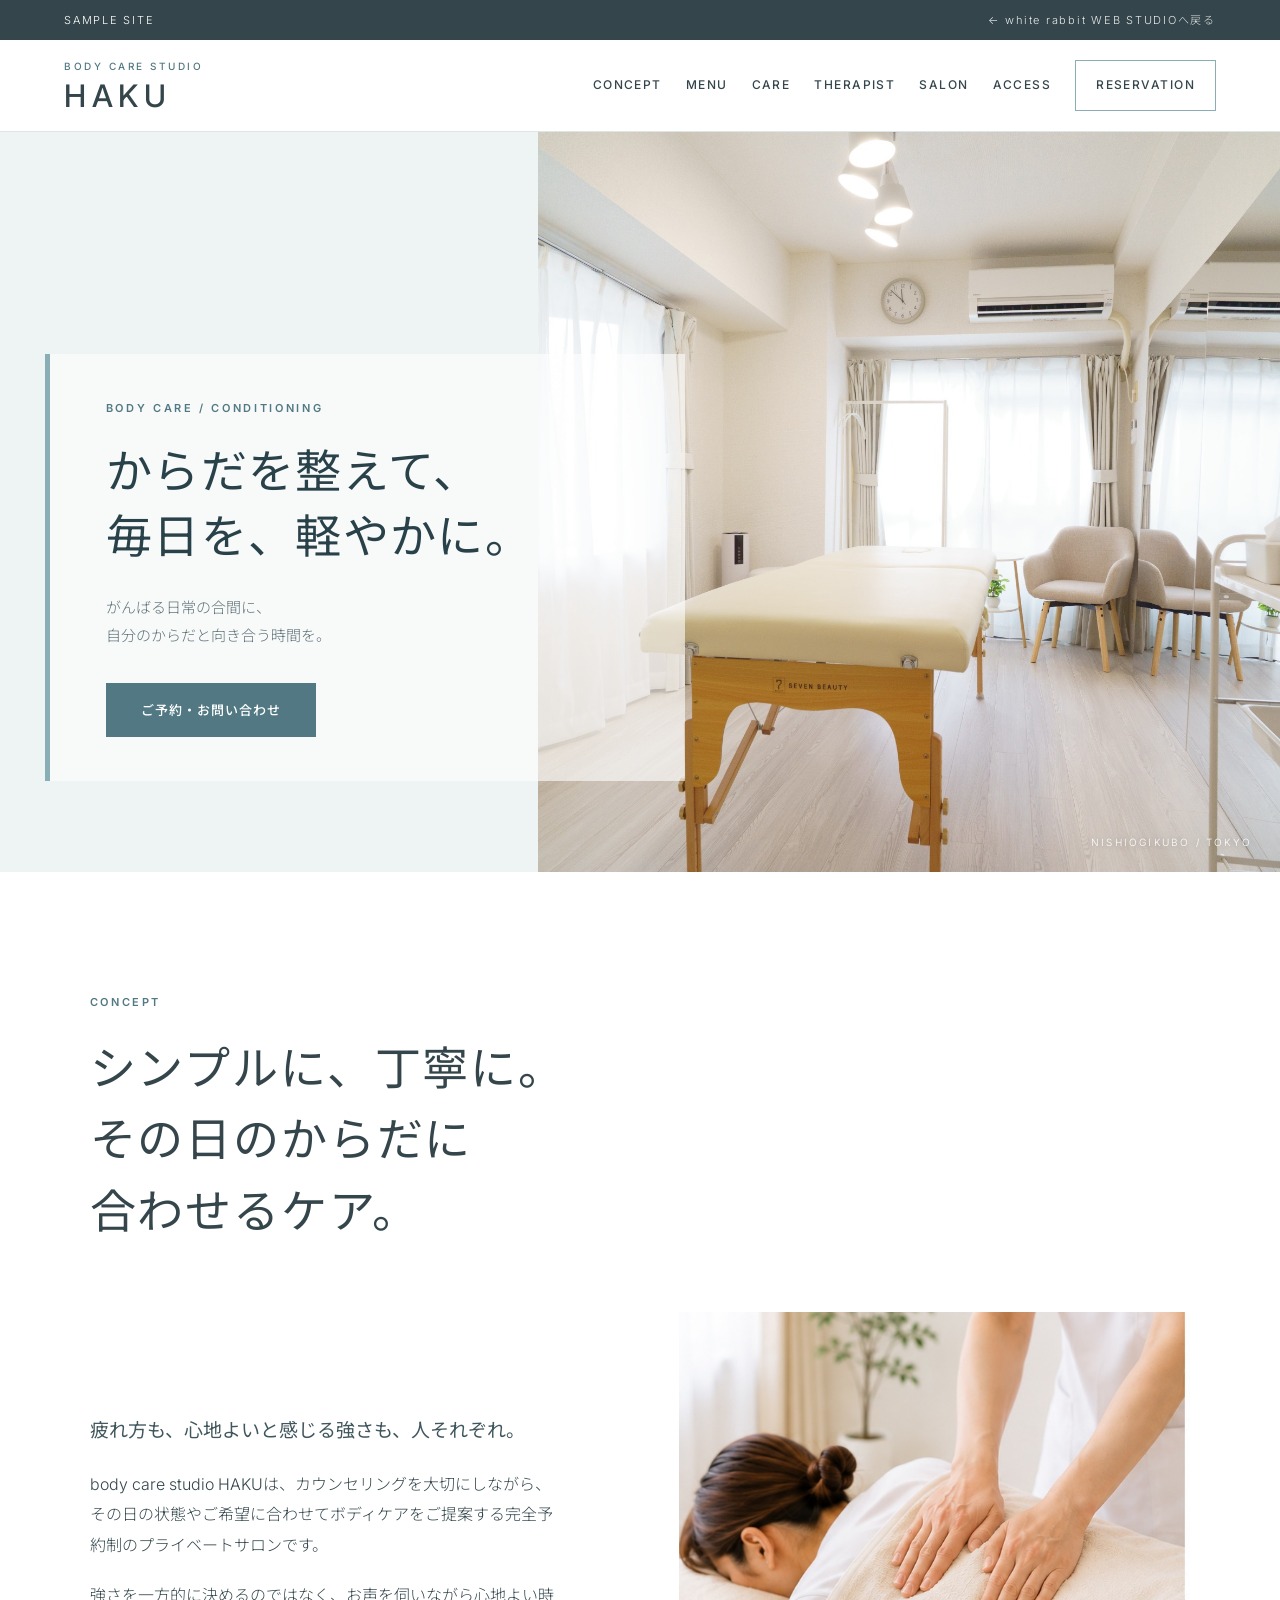
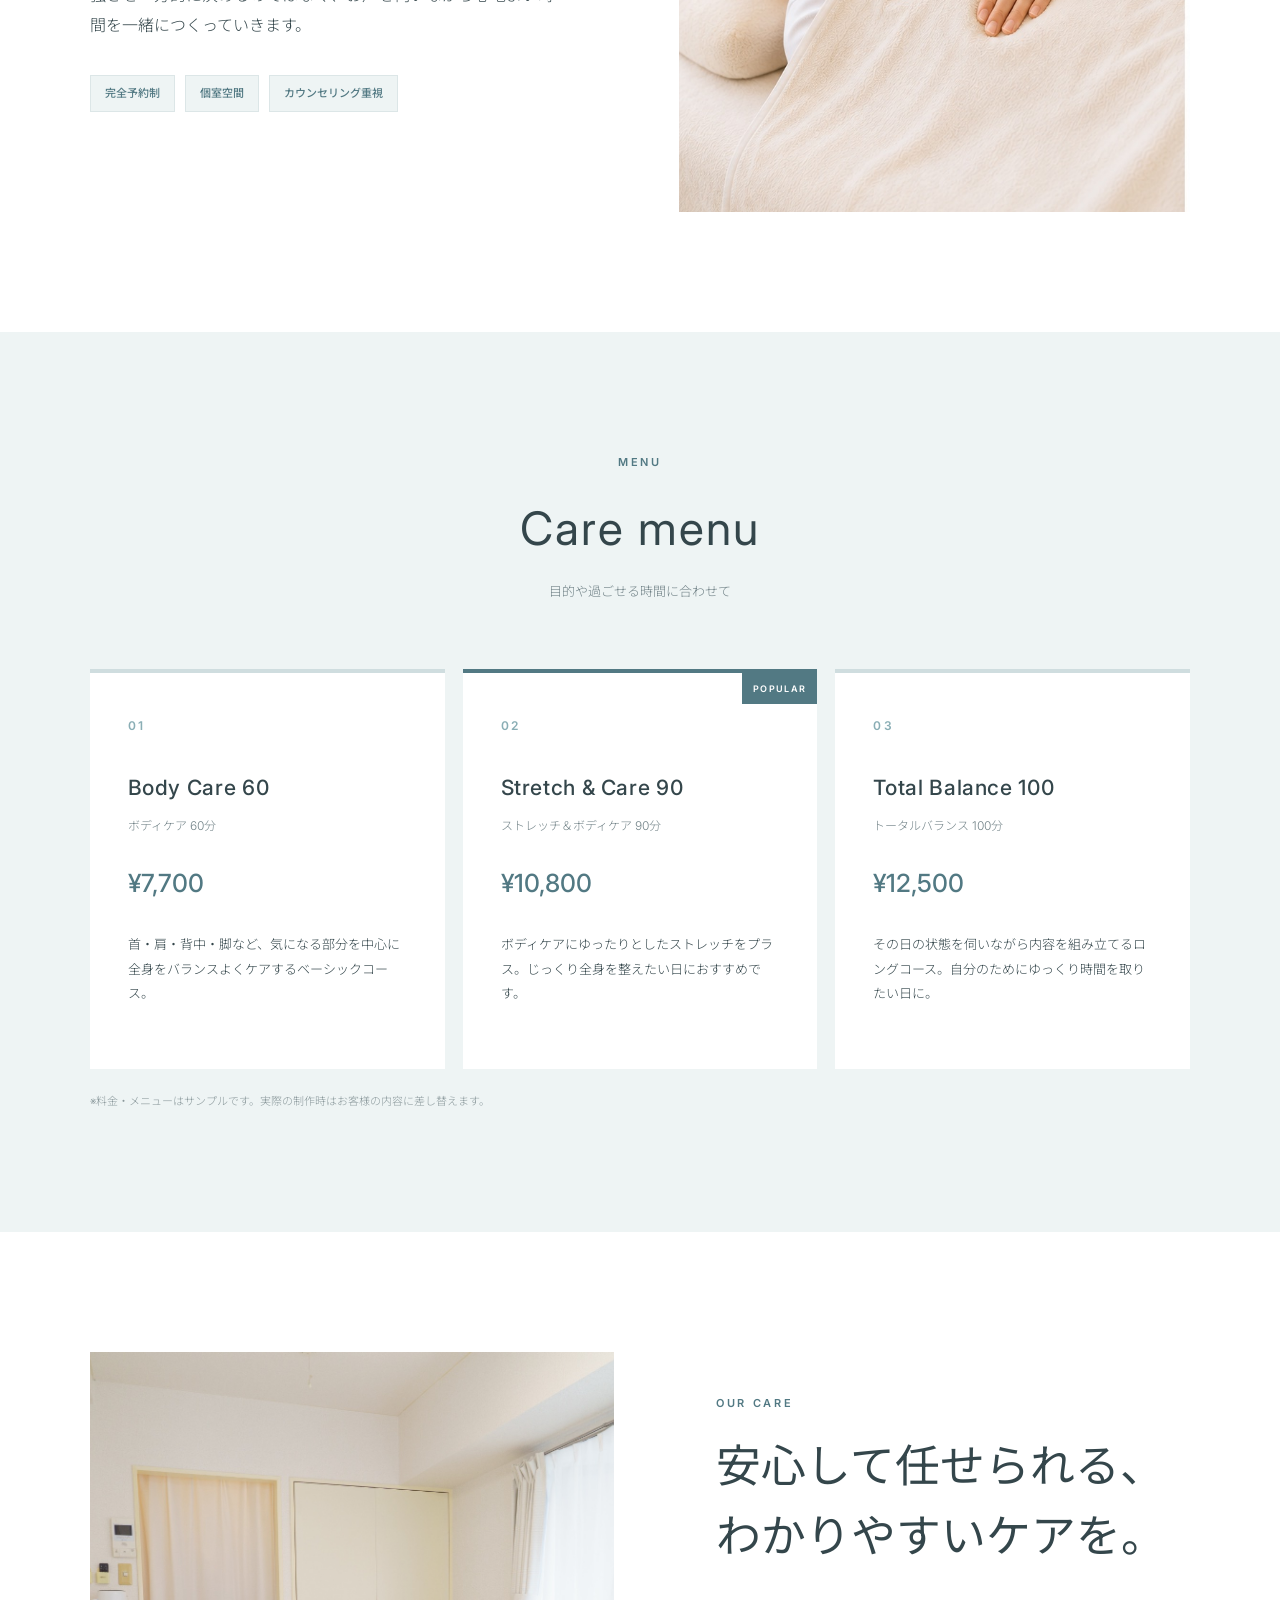
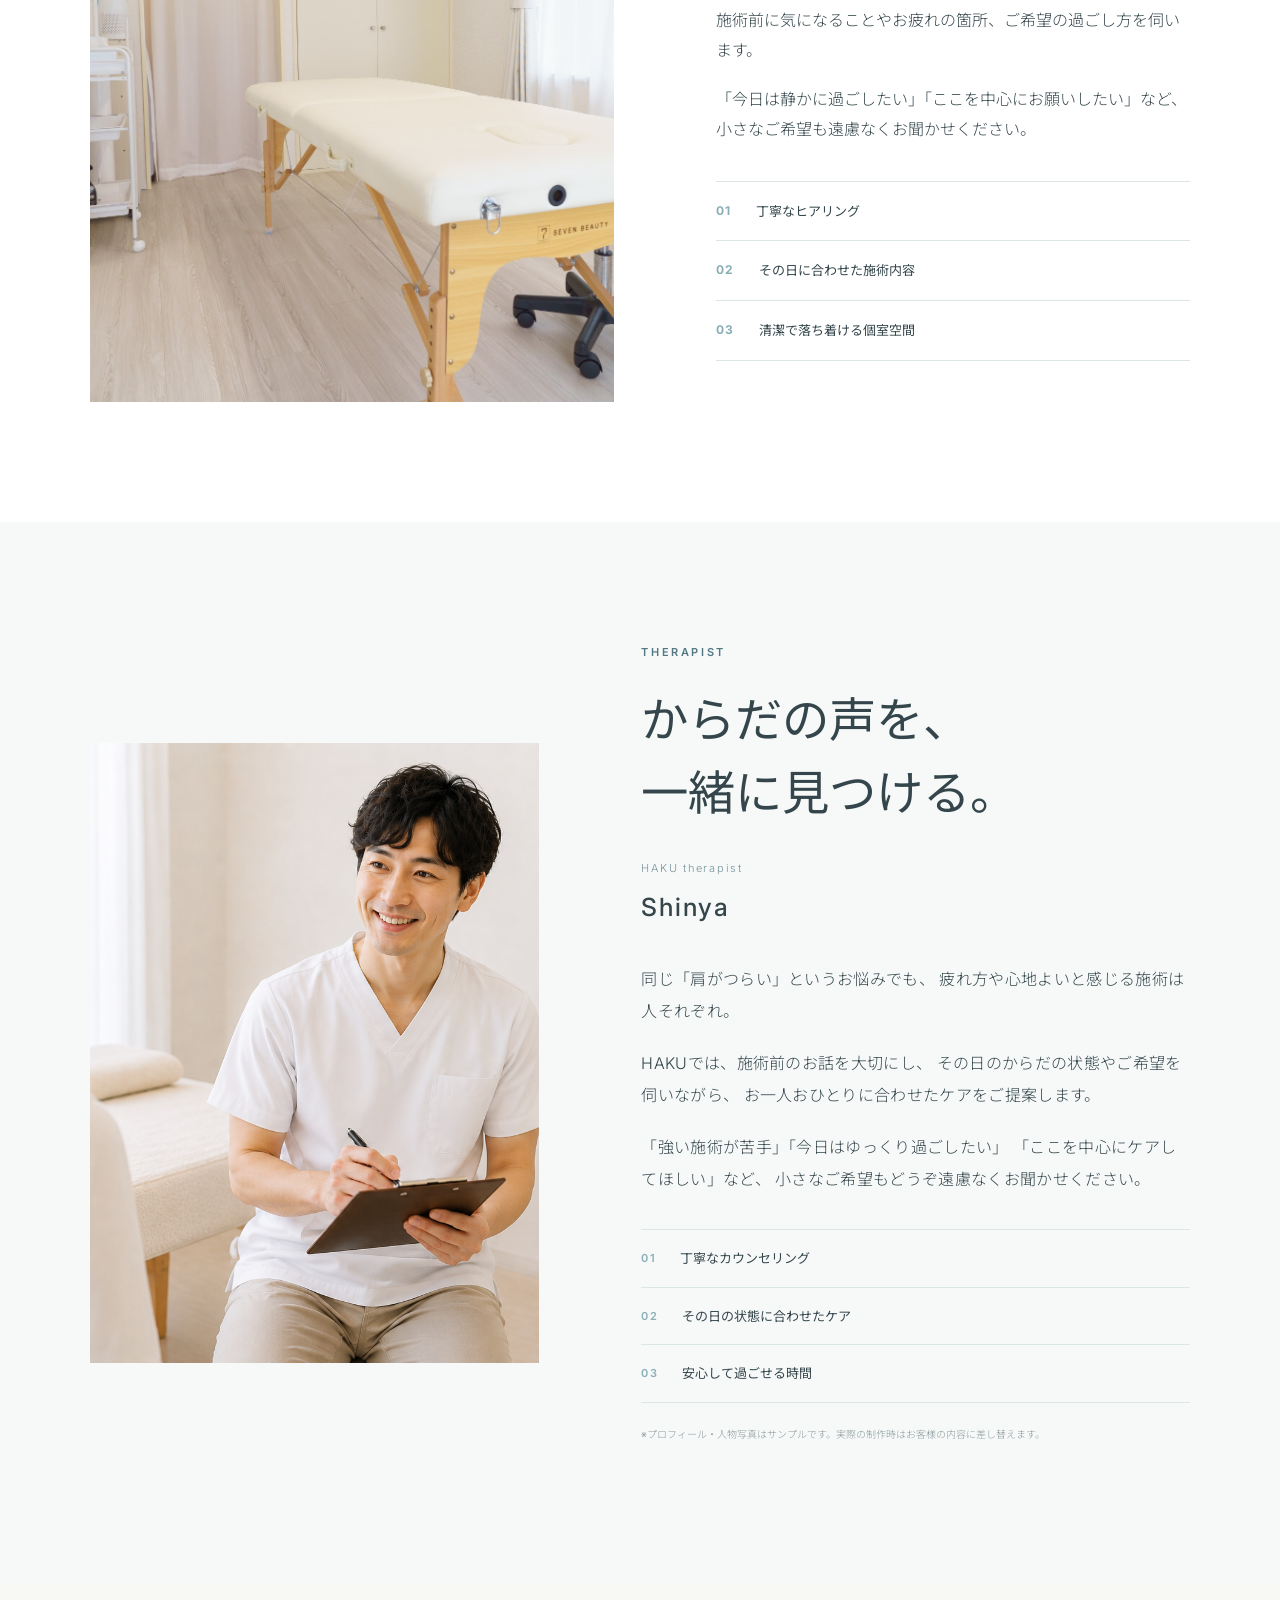
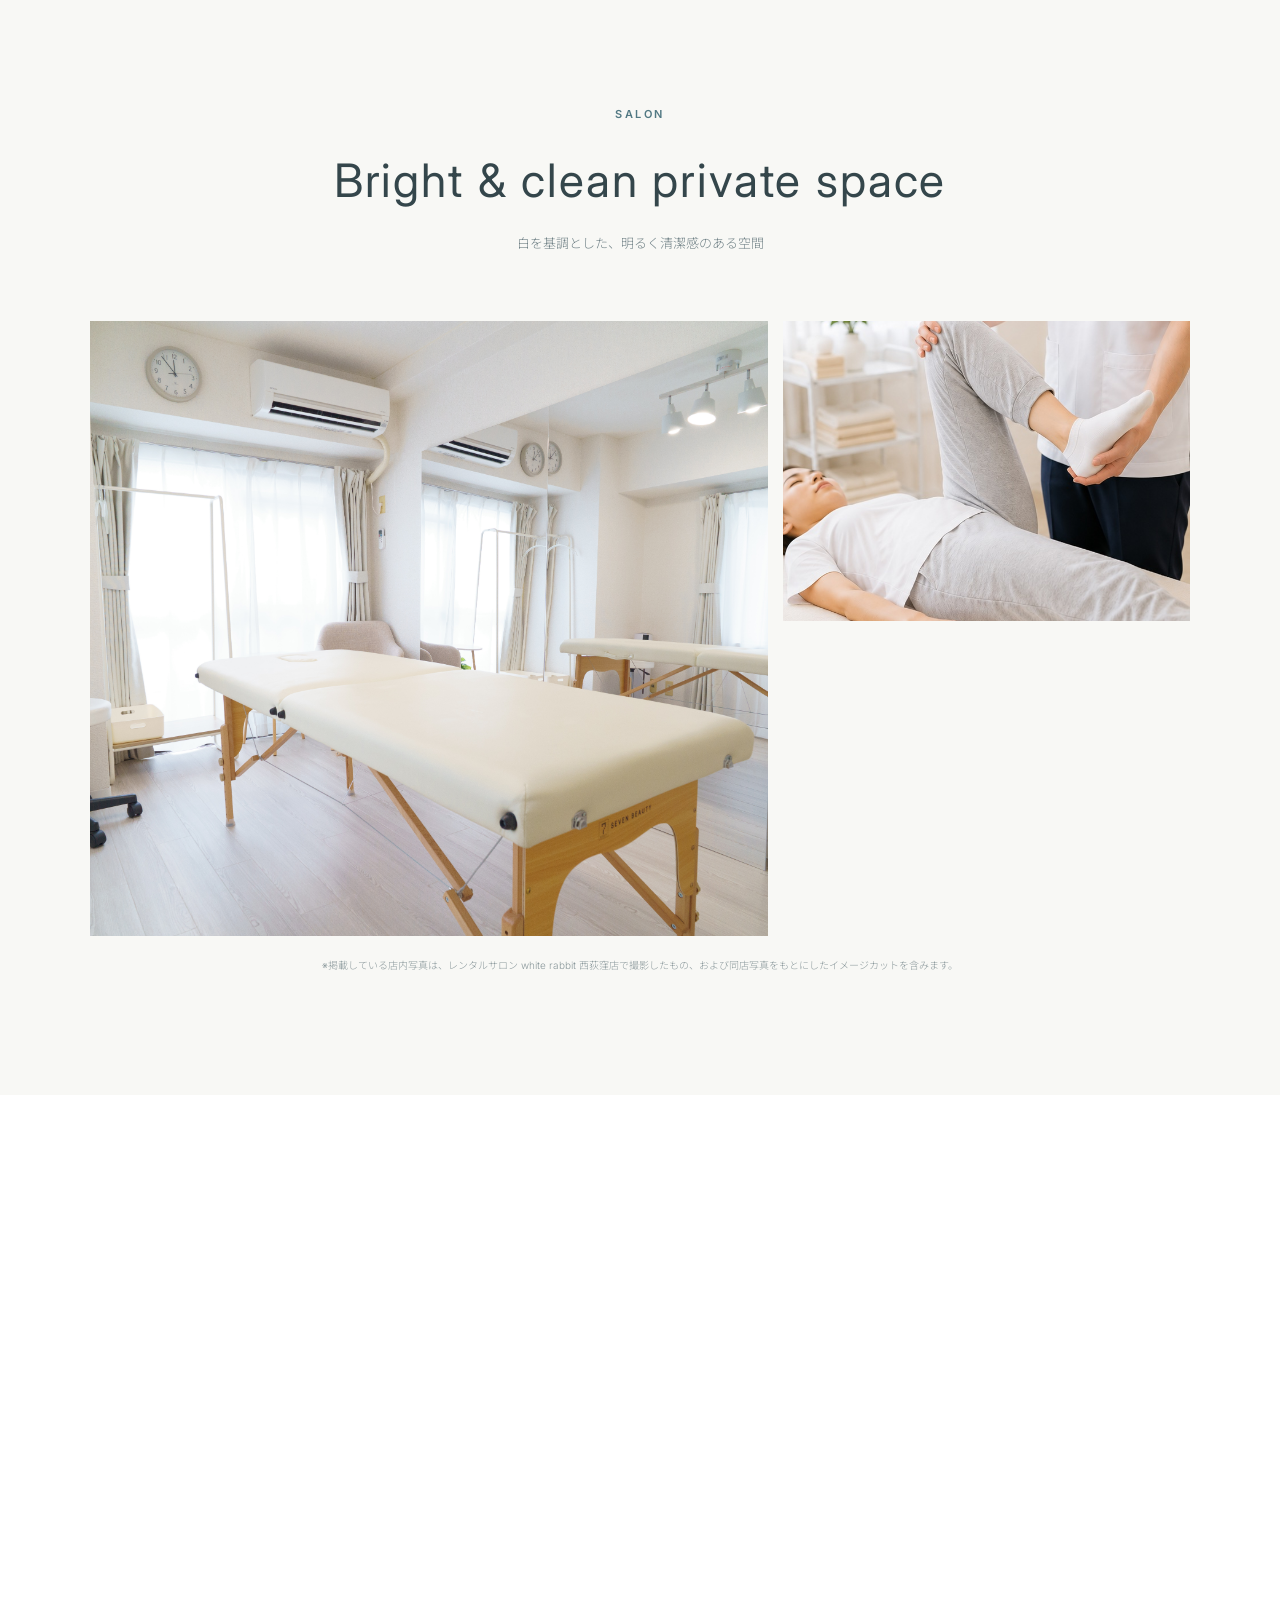
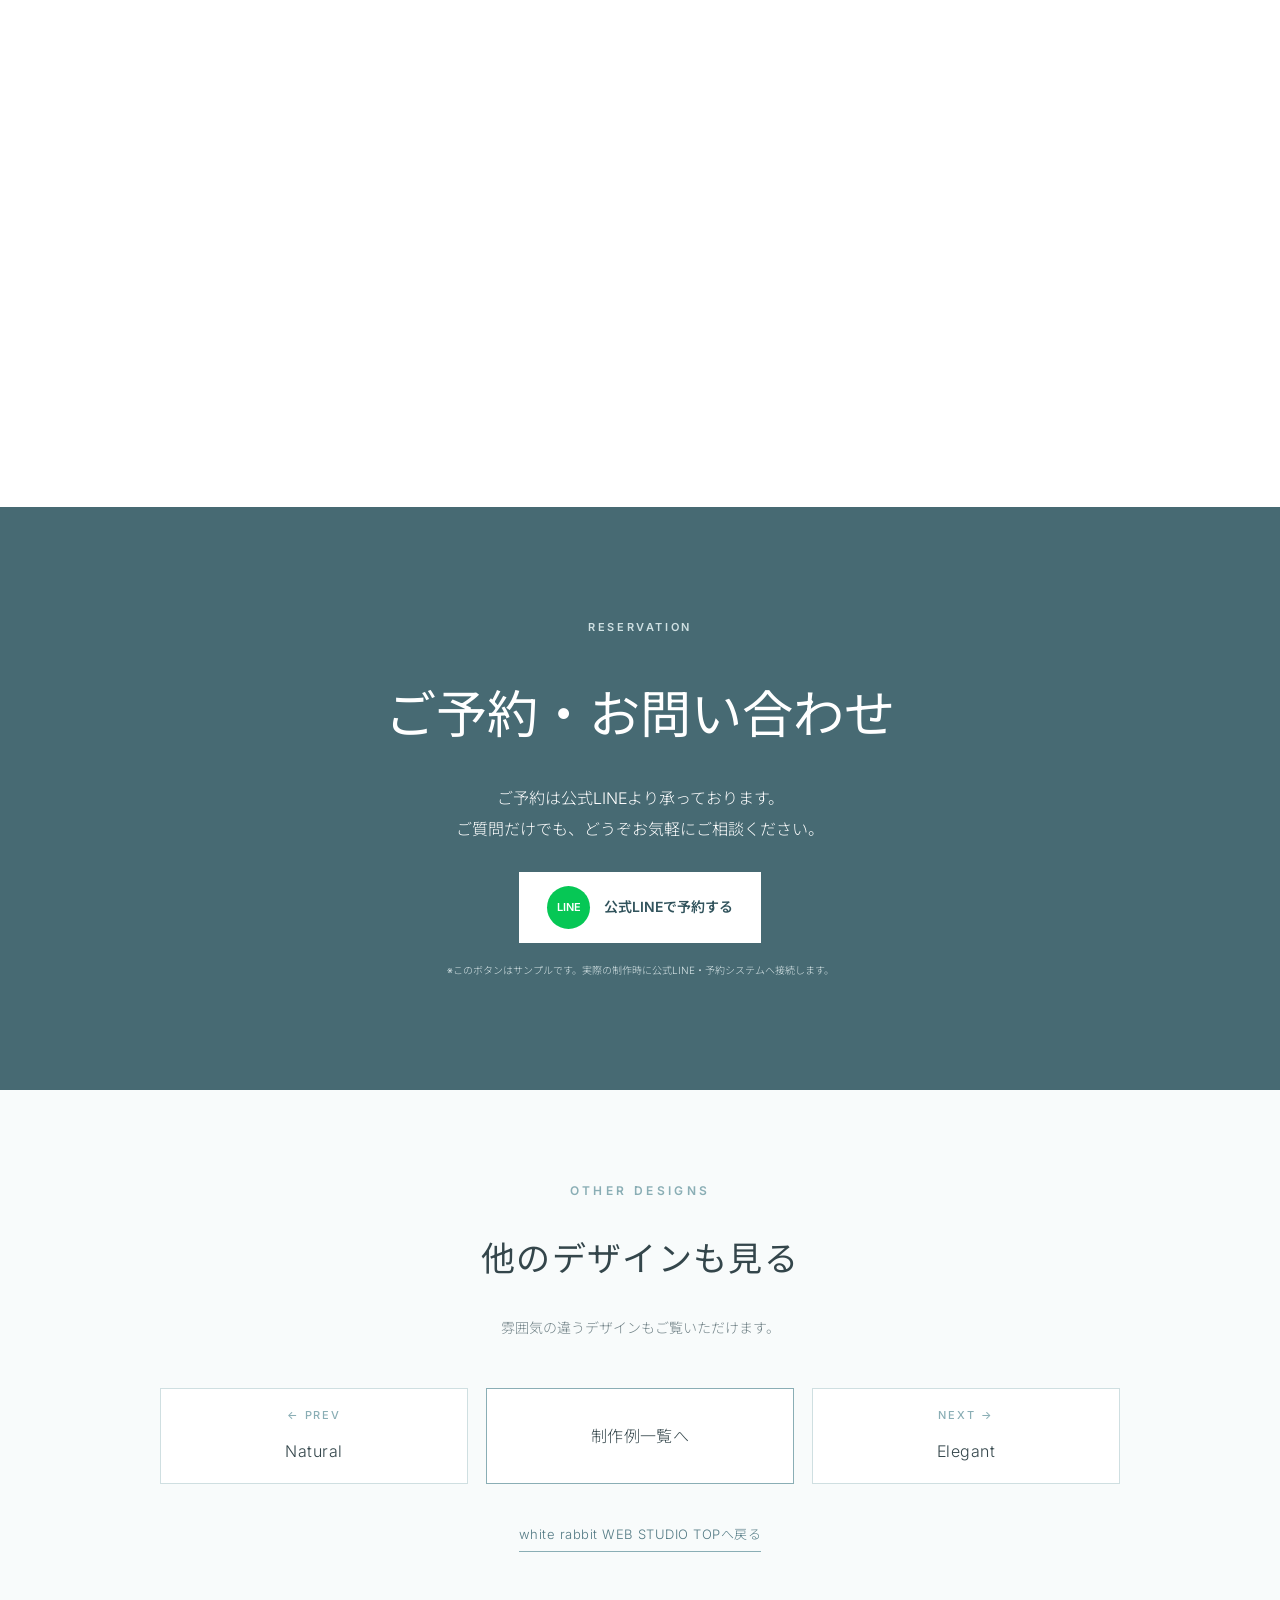
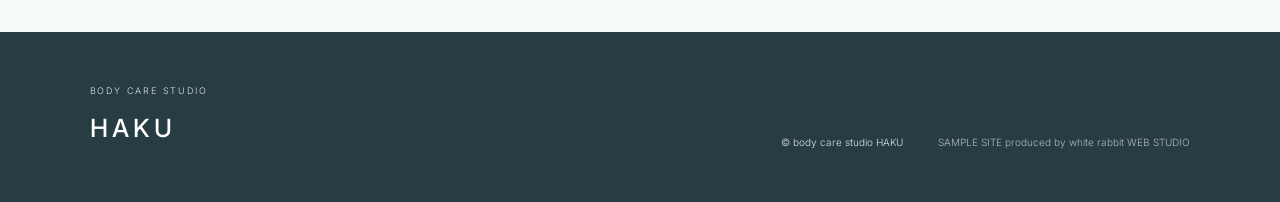
==== commit 638d3397: "Update index.html" ====
--- a/samples/clean/index.html
+++ b/samples/clean/index.html
@@ -57,7 +57,10 @@
 <section class="section concept" id="concept">
   <div class="section-heading reveal">
     <p class="mini">CONCEPT</p>
-    <h2>シンプルに、丁寧に。<br>その日のからだに合わせるケア。</h2>
+    <h2>
+  シンプルに、丁寧に。<br>
+  その日のからだに<span class="sp-only"><br></span>合わせるケア。
+</h2>
   </div>
 
   <div class="concept-grid">
@@ -155,7 +158,7 @@
   疲れ方や心地よいと感じる施術は<span class="nowrap">人それぞれ。</span>
 </p>
 
-      <p>
+<p>
   HAKUでは、施術前のお話を大切にし、
   その日のからだの状態やご希望を<span class="nowrap">伺いながら、</span>
   お一人おひとりに合わせたケアをご提案します。
@@ -223,7 +226,10 @@
   <div class="contact-inner reveal">
     <p class="mini">RESERVATION</p>
     <h2>ご予約・お問い合わせ</h2>
-    <p>ご予約は公式LINEより承っております。<br>ご質問だけでも、どうぞお気軽にご相談ください。</p>
+    <p>
+  ご予約は公式LINEより承っております。<br>
+  ご質問だけでも、どうぞお気軽に<span class="nowrap">ご相談ください。</span>
+</p>
     <a class="line-btn" href="#" id="lineBtn"><span>LINE</span>公式LINEで予約する</a>
     <p class="contact-note">※このボタンはサンプルです。実際の制作時に公式LINE・予約システムへ接続します。</p>
   </div>
--- a/samples/clean/style.css
+++ b/samples/clean/style.css
@@ -730,3 +730,116 @@
 .nowrap {
   white-space: nowrap;
 }
+/* ========================================
+   SAMPLE NAVIGATION
+======================================== */
+
+.sample-navigation {
+  padding: 90px 6% 80px;
+  text-align: center;
+  background: #f8fbfb;
+  color: #34464b;
+}
+
+.sample-navigation-label {
+  margin: 0 0 24px;
+  font-size: 12px;
+  letter-spacing: 0.28em;
+  color: #8aaeb5;
+  font-weight: 600;
+}
+
+.sample-navigation h2 {
+  margin: 0;
+  font-size: 34px;
+  font-weight: 400;
+  letter-spacing: 0.04em;
+}
+
+.sample-navigation-text {
+  margin: 24px 0 46px;
+  font-size: 14px;
+  color: #718287;
+}
+
+.sample-navigation-links {
+  display: grid;
+  grid-template-columns: repeat(3, 1fr);
+  gap: 18px;
+  max-width: 960px;
+  margin: 0 auto;
+}
+
+.sample-navigation-links a {
+  min-height: 96px;
+  display: flex;
+  flex-direction: column;
+  align-items: center;
+  justify-content: center;
+  gap: 10px;
+  border: 1px solid #cfdfe1;
+  background: #fff;
+  color: #34464b;
+  text-decoration: none;
+  font-size: 16px;
+  letter-spacing: 0.03em;
+  transition: 0.3s ease;
+}
+
+.sample-navigation-links a span {
+  font-size: 11px;
+  letter-spacing: 0.18em;
+  color: #8aaeb5;
+  font-weight: 500;
+}
+
+.sample-navigation-links a:hover {
+  background: #eef4f4;
+  border-color: #8aaeb5;
+}
+
+.sample-navigation-all {
+  border-color: #8aaeb5 !important;
+}
+
+.sample-navigation-top {
+  display: inline-block;
+  margin-top: 38px;
+  padding-bottom: 4px;
+  border-bottom: 1px solid #8aaeb5;
+  color: #527983;
+  font-size: 13px;
+  letter-spacing: 0.04em;
+  text-decoration: none;
+}
+
+/* SP */
+@media (max-width: 767px) {
+
+  .sample-navigation {
+    padding: 70px 24px 65px;
+  }
+
+  .sample-navigation h2 {
+    font-size: 28px;
+  }
+
+  .sample-navigation-text {
+    margin: 20px 0 34px;
+    font-size: 13px;
+  }
+
+  .sample-navigation-links {
+    grid-template-columns: 1fr;
+    gap: 12px;
+  }
+
+  .sample-navigation-links a {
+    min-height: 82px;
+  }
+
+  .sample-navigation-top {
+    margin-top: 30px;
+    font-size: 12px;
+  }
+}
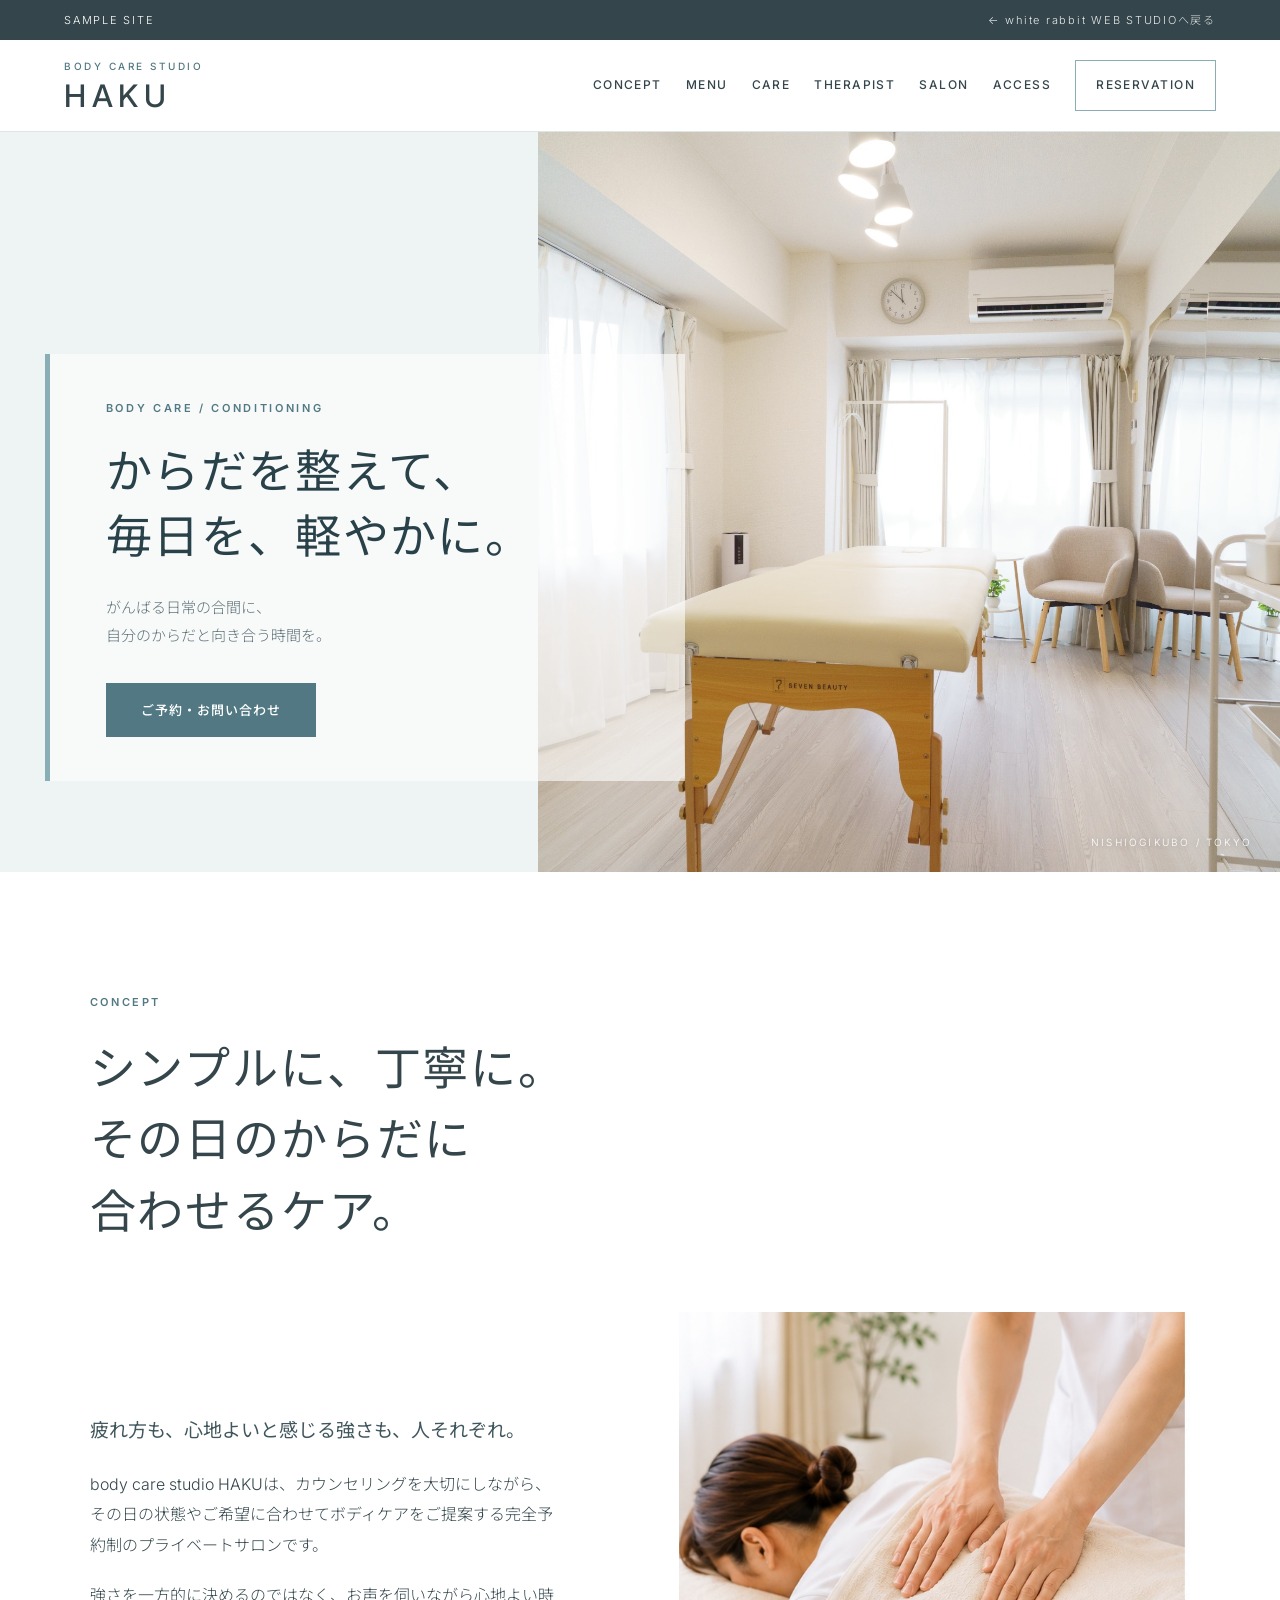
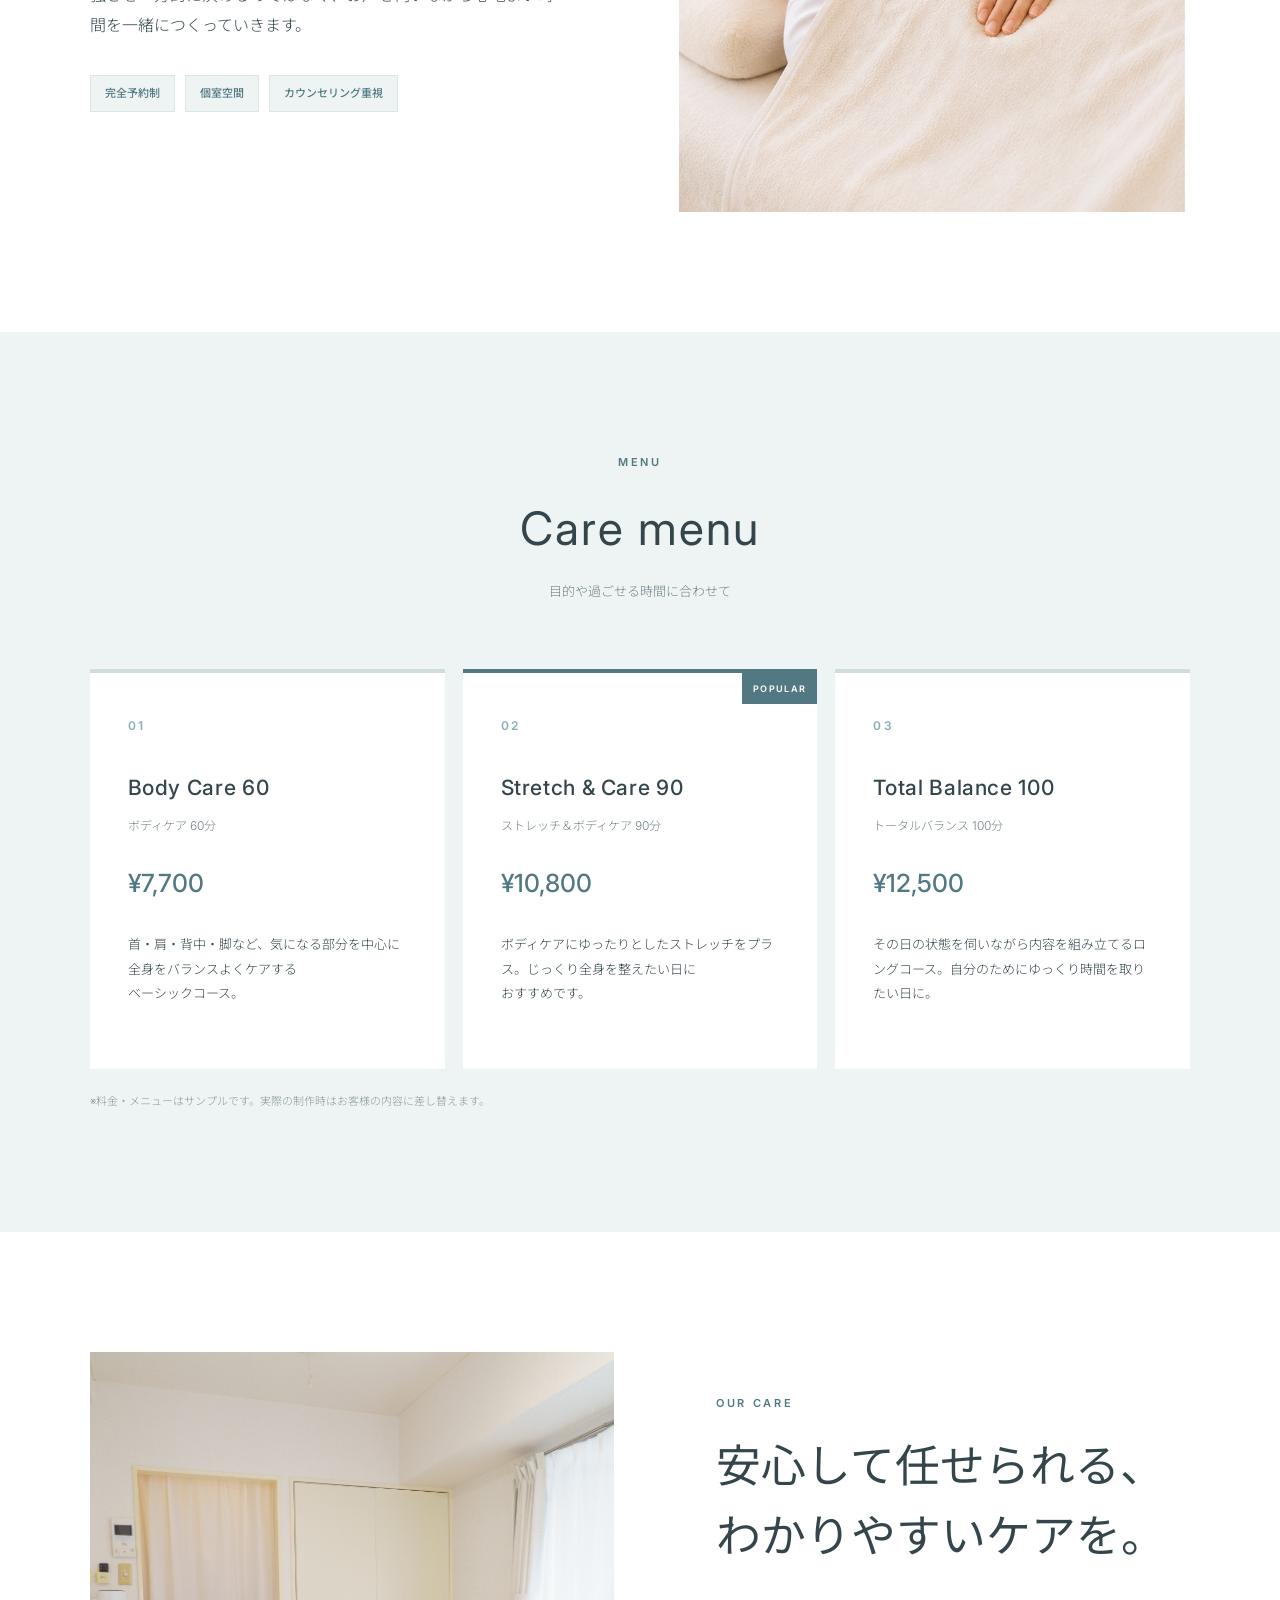
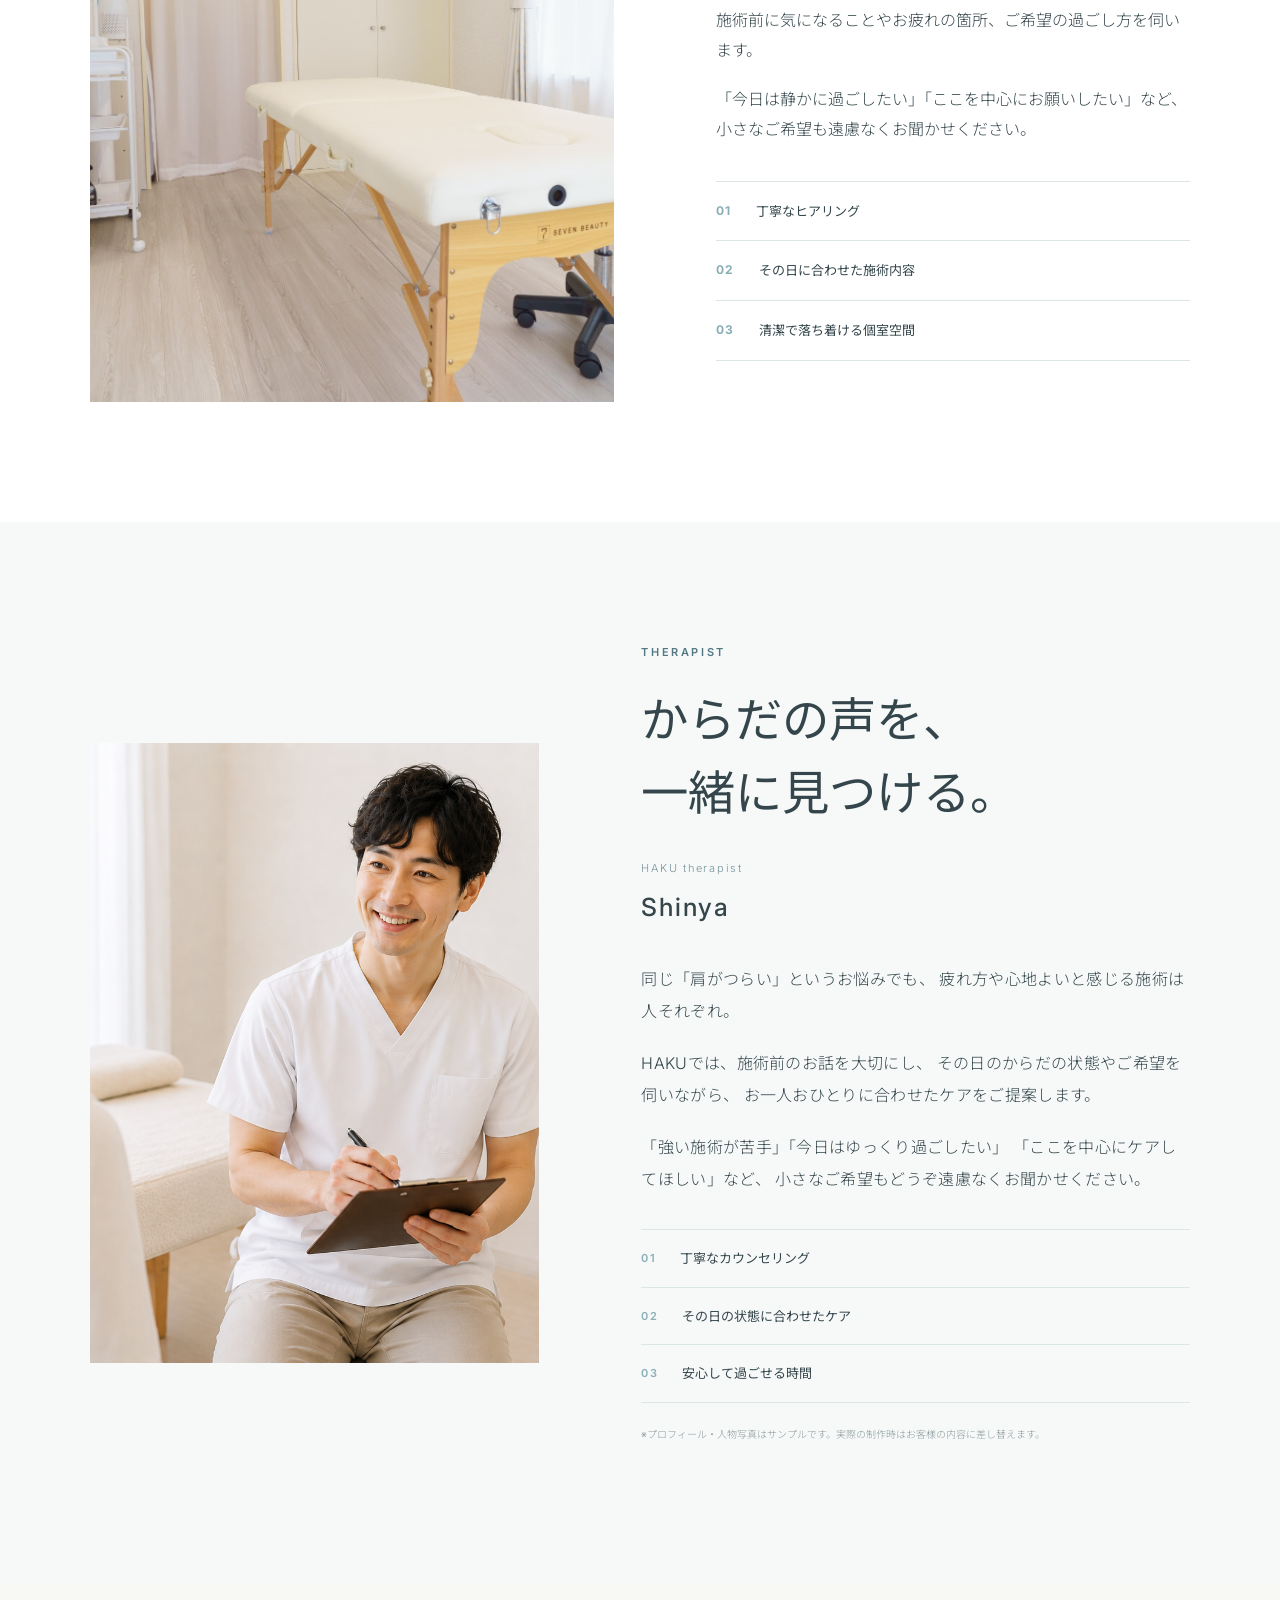
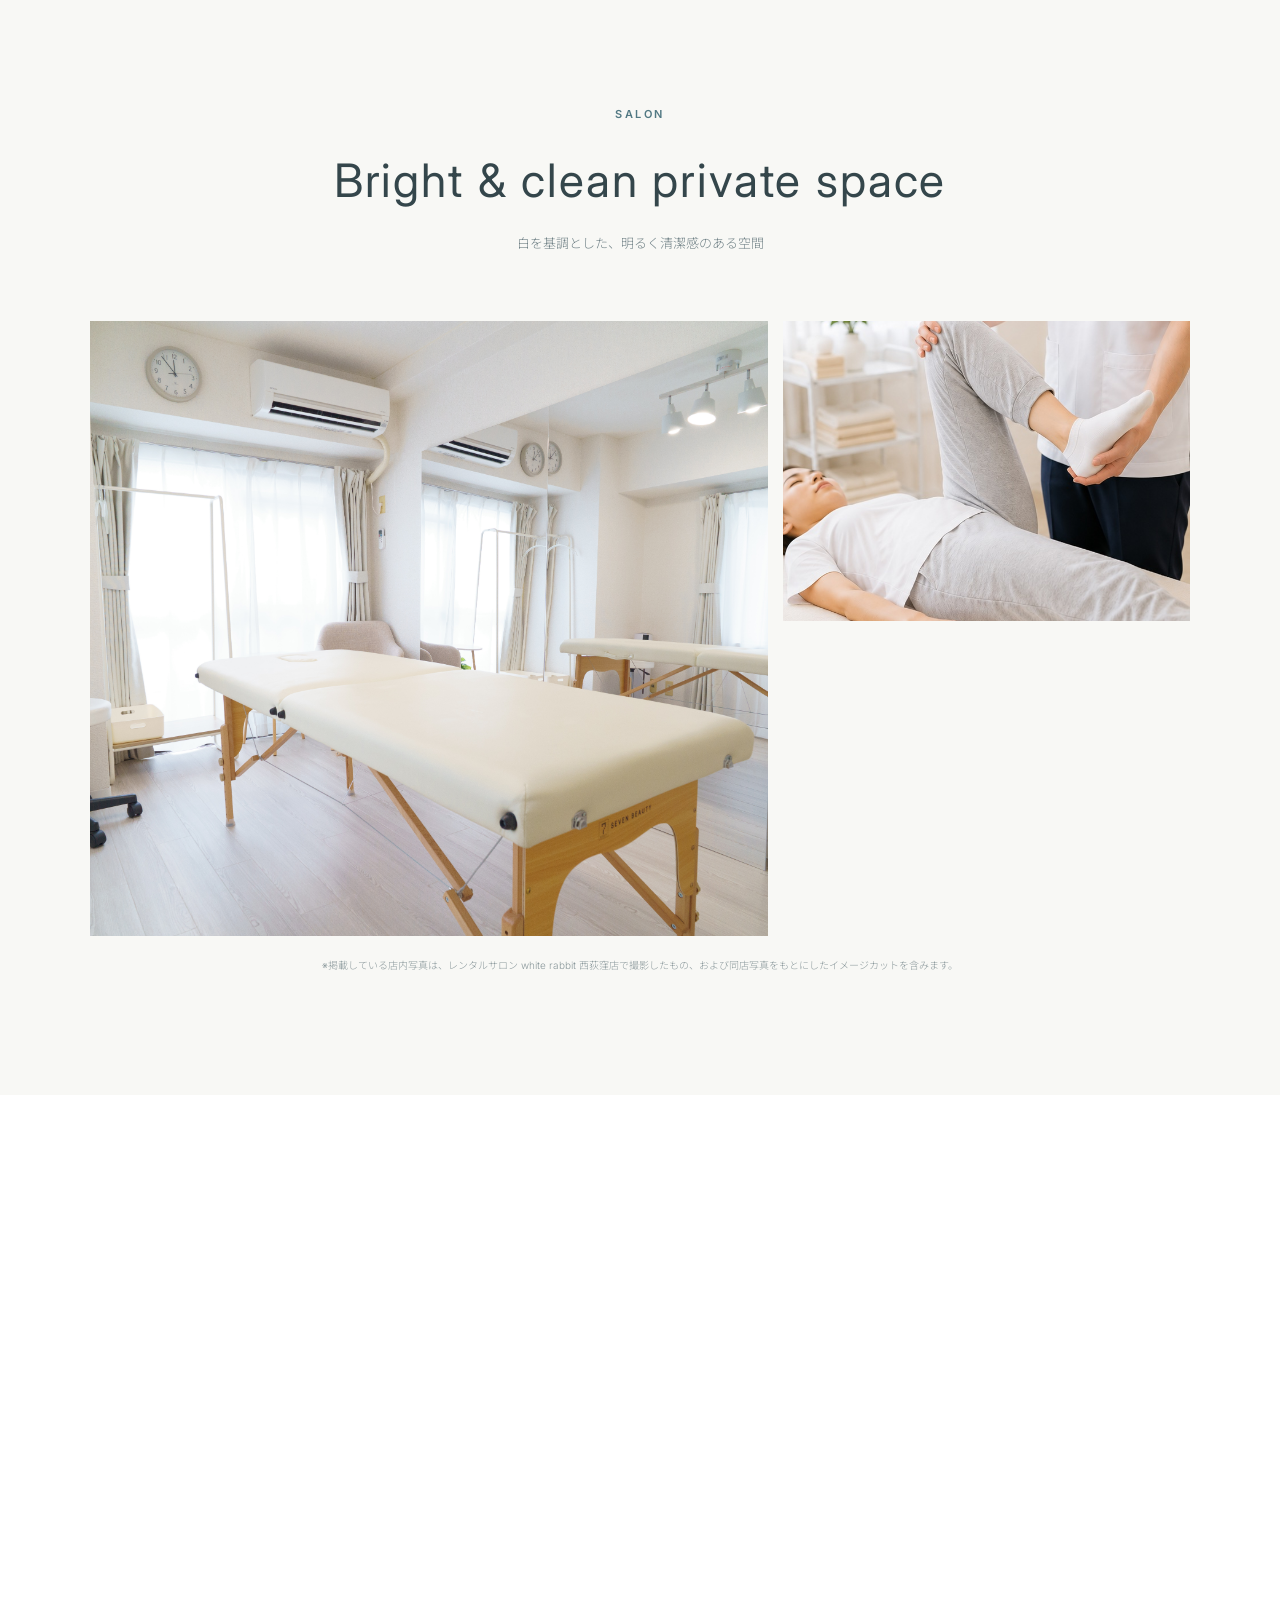
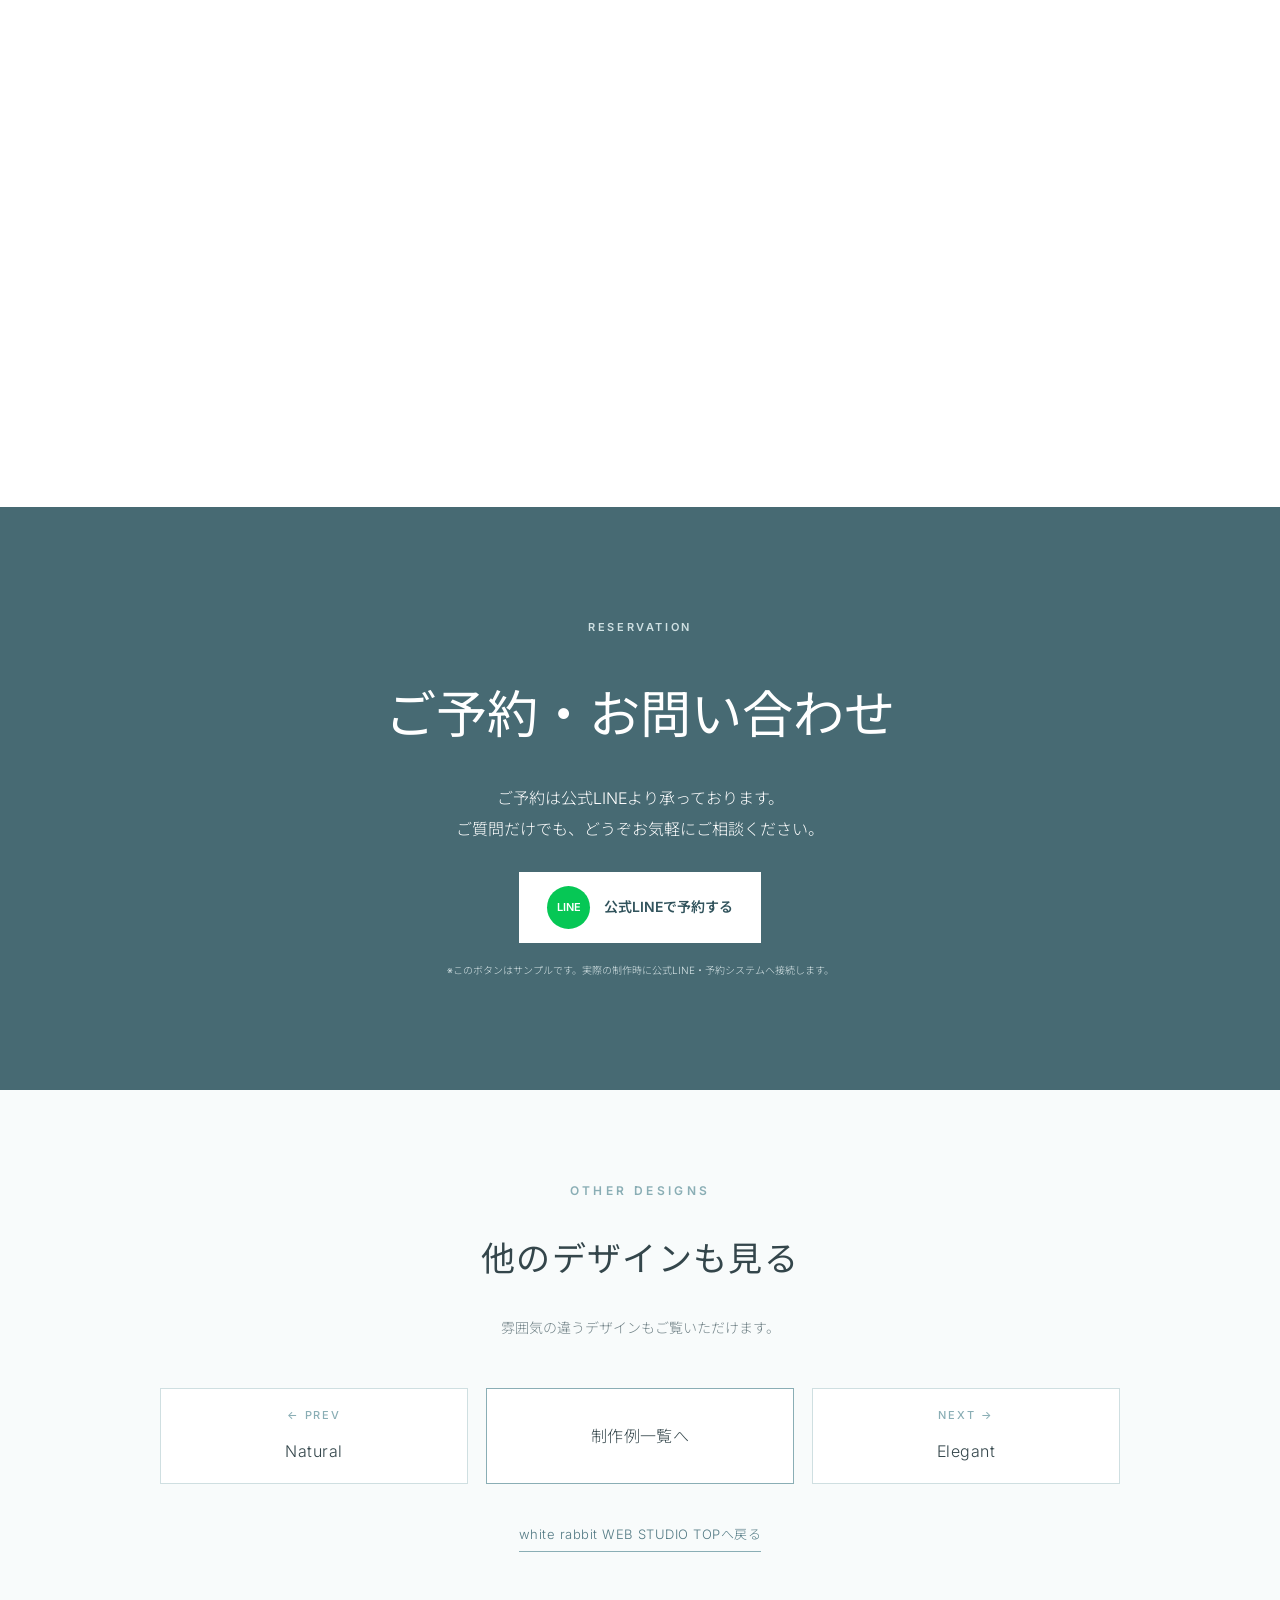
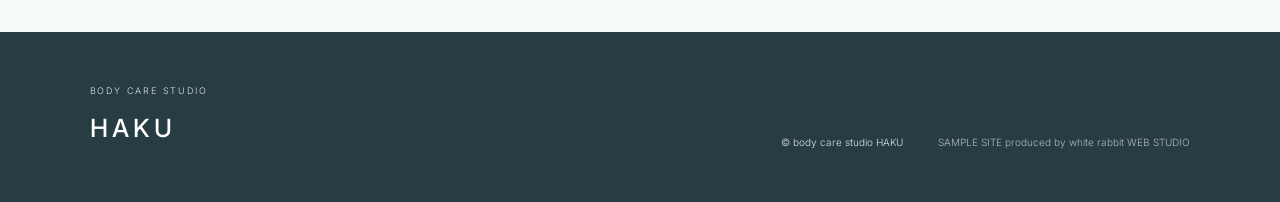
==== commit ea2e1c5c: "Update index.html" ====
--- a/samples/clean/index.html
+++ b/samples/clean/index.html
@@ -47,7 +47,10 @@
   <div class="hero-photo"></div>
   <div class="hero-panel reveal">
     <p class="eyebrow">BODY CARE / CONDITIONING</p>
-    <h1>からだを整えて、<br>毎日を、軽やかに。</h1>
+    <h1>
+  <span class="nowrap">からだを整えて、</span><br>
+  <span class="nowrap">毎日を、軽やかに。</span>
+</h1>
     <p>がんばる日常の合間に、<br>自分のからだと向き合う時間を。</p>
     <a class="btn" href="#contact">ご予約・お問い合わせ</a>
   </div>
@@ -58,14 +61,15 @@
   <div class="section-heading reveal">
     <p class="mini">CONCEPT</p>
     <h2>
-  シンプルに、丁寧に。<br>
-  その日のからだに<span class="sp-only"><br></span>合わせるケア。
+  <span class="nowrap">シンプルに、丁寧に。</span><br>
+  <span class="nowrap">その日のからだに</span><br>
+  <span class="nowrap">合わせるケア。</span>
 </h2>
   </div>
 
   <div class="concept-grid">
     <div class="concept-copy reveal">
-      <p class="lead">疲れ方も、心地よいと感じる強さも、人それぞれ。</p>
+      <p class="lead">疲れ方も、心地よいと感じる強さも、<span class="nowrap">人それぞれ。</span></p>
       <p>body care studio HAKUは、カウンセリングを大切にしながら、その日の状態やご希望に合わせてボディケアをご提案する完全予約制のプライベートサロンです。</p>
       <p>強さを一方的に決めるのではなく、お声を伺いながら心地よい時間を一緒につくっていきます。</p>
       <div class="concept-points">
@@ -93,7 +97,7 @@
       <h3>Body Care 60</h3>
       <p class="jp">ボディケア 60分</p>
       <div class="price">¥7,700</div>
-      <p>首・肩・背中・脚など、気になる部分を中心に全身をバランスよくケアするベーシックコース。</p>
+      <p>首・肩・背中・脚など、気になる部分を中心に全身をバランスよくケアする<span class="nowrap">ベーシックコース。</span></p>
     </article>
 
     <article class="menu-card featured reveal">
@@ -102,7 +106,7 @@
       <h3>Stretch & Care 90</h3>
       <p class="jp">ストレッチ＆ボディケア 90分</p>
       <div class="price">¥10,800</div>
-      <p>ボディケアにゆったりとしたストレッチをプラス。じっくり全身を整えたい日におすすめです。</p>
+      <p>ボディケアにゆったりとしたストレッチをプラス。じっくり全身を整えたい日に<span class="nowrap">おすすめです。</span></p>
     </article>
 
     <article class="menu-card reveal">
--- a/samples/clean/style.css
+++ b/samples/clean/style.css
@@ -843,3 +843,188 @@
     font-size: 12px;
   }
 }
+/* ==================================================
+   CLEAN / SMARTPHONE FINAL ADJUSTMENT
+================================================== */
+
+.sp-only {
+  display: none;
+}
+
+@media (max-width: 767px) {
+
+  .sp-only {
+    display: inline;
+  }
+
+
+  /* ========================================
+     HERO
+  ======================================== */
+
+  .hero {
+    min-height: 0;
+    overflow: visible;
+    padding-bottom: 54px;
+    background: #eef4f5;
+  }
+
+  .hero-photo {
+    height: 560px;
+    min-height: 0;
+  }
+
+  .hero-panel {
+    position: relative;
+    top: auto;
+    left: auto;
+    right: auto;
+    transform: none;
+
+    width: calc(100% - 48px);
+    margin: -125px auto 0;
+    padding: 34px 28px 32px;
+
+    background: rgba(255, 255, 255, 0.70);
+
+    backdrop-filter: blur(5px);
+    -webkit-backdrop-filter: blur(5px);
+
+    z-index: 3;
+  }
+
+  .hero-panel .eyebrow {
+    margin-bottom: 24px;
+    font-size: 11px;
+    letter-spacing: .22em;
+  }
+
+  .hero-panel h1 {
+    margin-bottom: 24px;
+    font-size: 39px;
+    line-height: 1.48;
+    letter-spacing: .02em;
+    white-space: normal;
+  }
+
+  .hero-panel > p:not(.eyebrow) {
+    margin-bottom: 28px;
+    font-size: 15px;
+    line-height: 2;
+  }
+
+  .hero-panel .btn {
+    padding: 16px 24px;
+    font-size: 14px;
+  }
+
+  .hero-location {
+    display: none;
+  }
+
+
+  /* ========================================
+     CONCEPT
+  ======================================== */
+
+  .concept .section-heading h2 {
+    font-size: 38px;
+    line-height: 1.5;
+    letter-spacing: .015em;
+  }
+
+  .concept-copy {
+    font-size: 15px;
+    line-height: 2;
+  }
+
+  .concept-copy .lead {
+    font-size: 17px;
+    line-height: 1.9;
+  }
+
+  .concept-copy p {
+    margin-bottom: 24px;
+  }
+
+
+  /* ========================================
+     THERAPIST
+     PCの2カラムをスマホでは完全解除
+  ======================================== */
+
+  .therapist-section {
+    padding-left: 0;
+    padding-right: 0;
+  }
+
+  .therapist-grid {
+    display: flex;
+    flex-direction: column;
+    gap: 0;
+
+    width: 100%;
+    max-width: none;
+    margin: 0;
+  }
+
+  .therapist-photo {
+    width: calc(100% - 48px);
+    margin: 0 auto 48px;
+  }
+
+  .therapist-photo img {
+    display: block;
+    width: 100%;
+    height: auto;
+    object-fit: cover;
+  }
+
+  .therapist-copy {
+    width: calc(100% - 48px);
+    max-width: none;
+    margin: 0 auto;
+    padding: 0;
+  }
+
+  .therapist-copy h2 {
+    font-size: 38px;
+    line-height: 1.5;
+    letter-spacing: .015em;
+  }
+
+  .therapist-name {
+    margin: 32px 0 36px;
+  }
+
+  .therapist-copy > p:not(.mini):not(.therapist-name):not(.therapist-note) {
+    max-width: none;
+    font-size: 15px;
+    line-height: 2;
+    letter-spacing: .015em;
+  }
+
+  .therapist-values {
+    margin-top: 38px;
+  }
+
+  .therapist-values div {
+    padding: 18px 0;
+  }
+
+  .therapist-note {
+    margin-top: 28px;
+    font-size: 12px;
+    line-height: 1.8;
+  }
+
+
+  /* ========================================
+     CONTACT
+  ======================================== */
+
+  .contact-inner > p:not(.mini):not(.contact-note) {
+    line-height: 2;
+  }
+
+}
